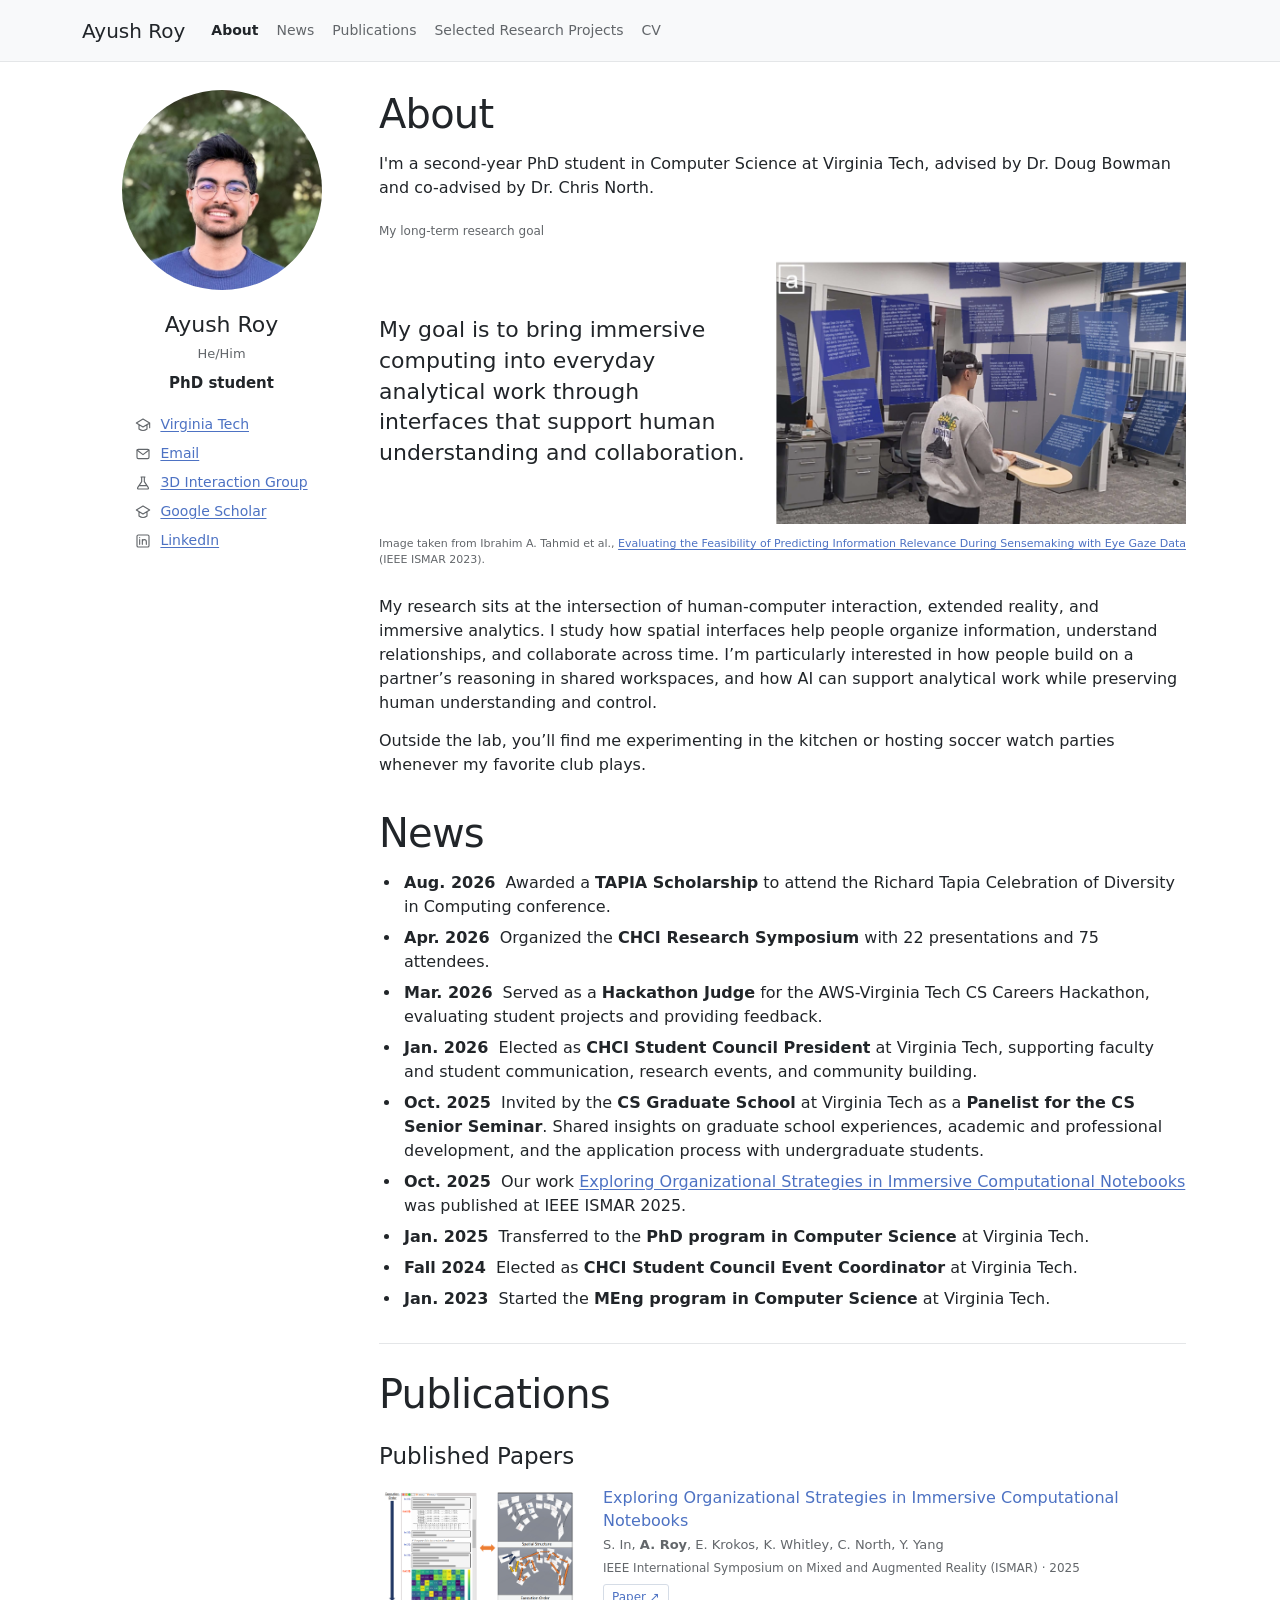
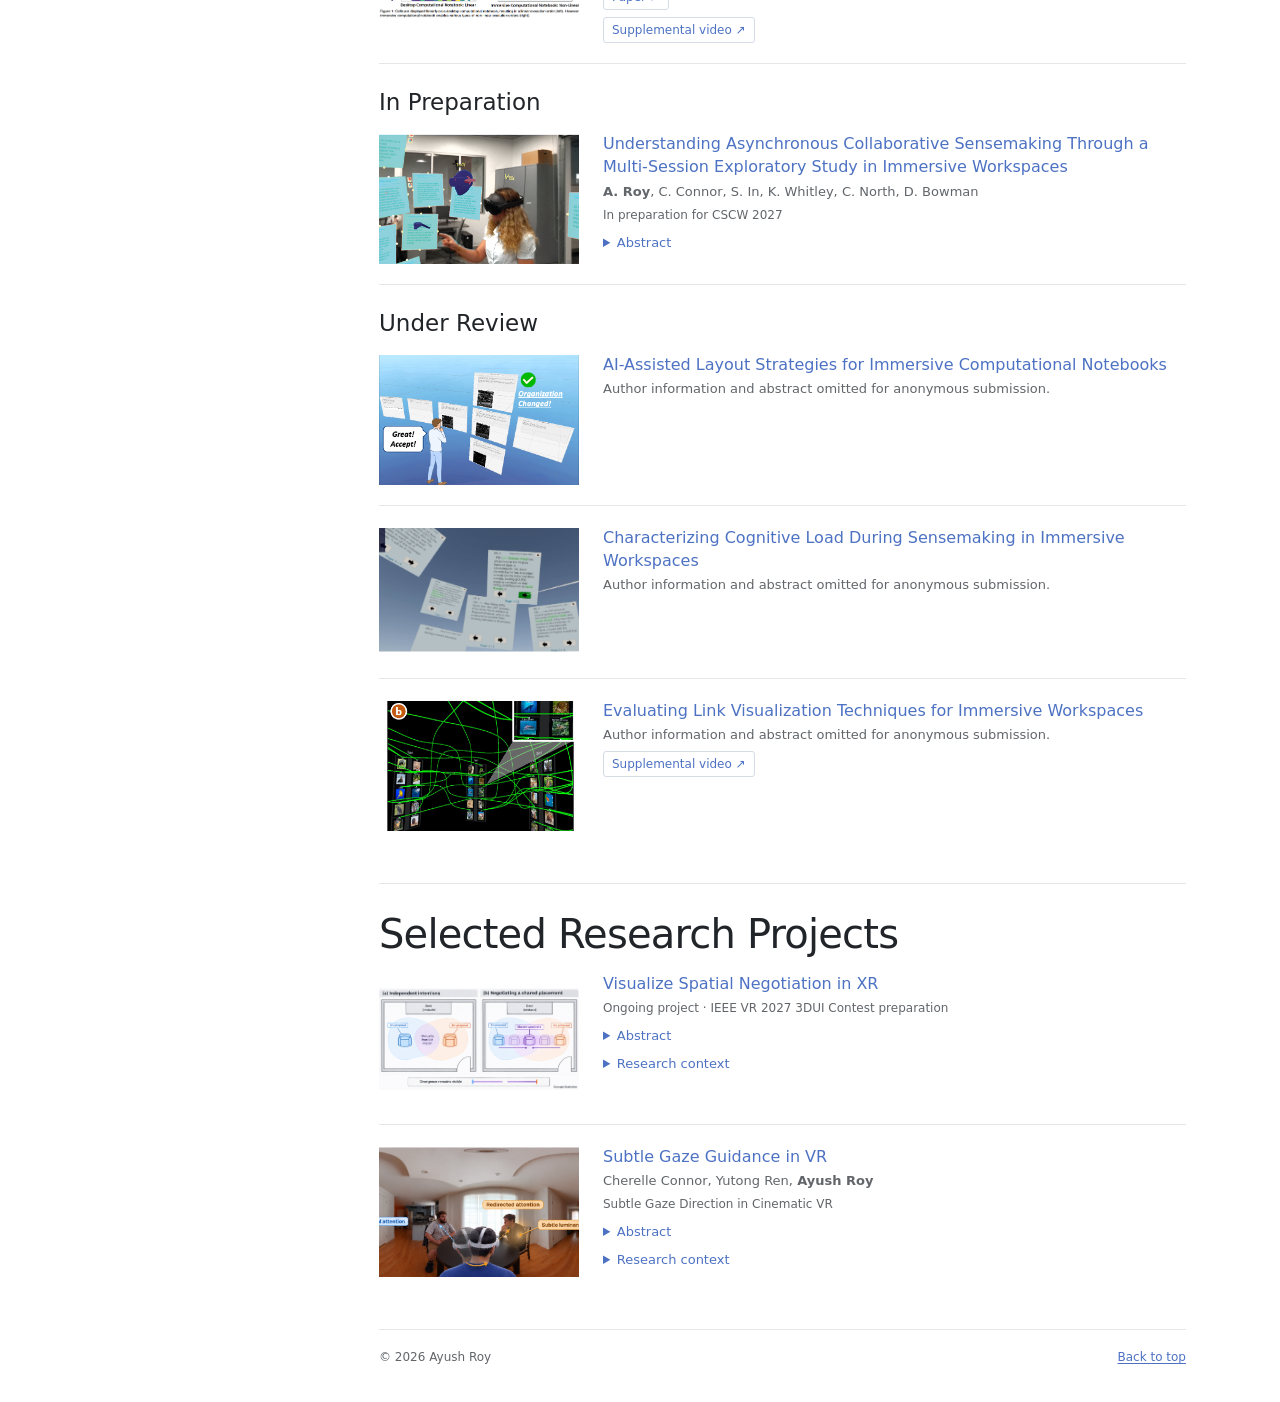
==== about/index.html @ 039db7e5 "Match approved research goal styling and credit Tahmid image" ====
<!doctype html>
<html lang="en"><head><meta charset="utf-8"><meta name="viewport" content="width=device-width,initial-scale=1">
<meta name="description" content="Ayush Roy, XR researcher and Computer Science PhD student at Virginia Tech. Immersive analytics, collaborative sensemaking, spatial interaction, and human-AI collaboration.">
<title>Ayush Roy | PhD student</title><link rel="stylesheet" href="/assets/styles.css"><script src="/assets/main.js" defer></script></head><body>
<div id="portfolio-review">
  <a class="skip-link" href="/about" data-section="pf-about">Skip to content</a>
<header class="pf-bar">
    <a class="pf-brand" href="/about" data-section="pf-about">Ayush Roy</a>
    <nav class="pf-nav" aria-label="Portfolio sections">
      <a href="/about" data-section="pf-about" aria-current="location">About</a>
      <a href="/news" data-section="pf-timeline">News</a>
      <a href="/publications" data-section="pf-publications">Publications</a>
      <a href="/projects" data-section="pf-projects">Selected Research Projects</a>
      <a href="/assets/ayush-roy-resume.pdf">CV</a>
    </nav>
  </header>
  <div class="pf-layout">
    <aside class="pf-profile" aria-label="Researcher profile">
      <div class="pf-photo"><img src="/assets/images/headshot.jpg" width="1200" height="1221" alt="Ayush Roy" decoding="async"></div>
      <div class="pf-name">Ayush Roy</div>
      <div class="pf-pronouns">He/Him</div>
      <div class="pf-title">PhD student</div>
      <ul>
        
        <li><svg class="profile-icon" viewBox="0 0 24 24" fill="none" stroke="currentColor" stroke-width="1.7" stroke-linecap="round" stroke-linejoin="round" aria-hidden="true" focusable="false"><path d="m2 9 10-6 10 6-10 6L2 9Zm4 3v6c4 3 8 3 12 0v-6M22 9v7"/></svg><a href="https://www.vt.edu/" target="_blank" rel="noopener">Virginia Tech</a></li>
        <li><svg class="profile-icon" viewBox="0 0 24 24" fill="none" stroke="currentColor" stroke-width="1.7" stroke-linecap="round" stroke-linejoin="round" aria-hidden="true" focusable="false"><rect x="3" y="5" width="18" height="14" rx="2"/><path d="m3 6 9 7 9-7"/></svg><a href="mailto:ayushroy24@vt.edu">Email</a></li>
        <li><svg class="profile-icon" viewBox="0 0 24 24" fill="none" stroke="currentColor" stroke-width="1.7" stroke-linecap="round" stroke-linejoin="round" aria-hidden="true" focusable="false"><path d="M9 3h6M10 3v7l-6 9c-.6 1 .1 2 1.3 2h13.4c1.2 0 1.9-1 1.3-2l-6-9V3M7 16h10"/></svg><a href="https://wordpress.cs.vt.edu/3digroup/" target="_blank" rel="noopener">3D Interaction Group</a></li>
        <li><svg class="profile-icon" viewBox="0 0 24 24" fill="none" stroke="currentColor" stroke-width="1.7" stroke-linecap="round" stroke-linejoin="round" aria-hidden="true" focusable="false"><path d="m2 9 10-6 10 6-10 6L2 9Zm4 3v6c4 3 8 3 12 0v-6"/></svg><a href="https://scholar.google.com/citations?user=Ail1ziwAAAAJ&amp;hl=en" target="_blank" rel="noopener">Google Scholar</a></li>
        <li><svg class="profile-icon" viewBox="0 0 24 24" fill="none" stroke="currentColor" stroke-width="1.7" stroke-linecap="round" stroke-linejoin="round" aria-hidden="true" focusable="false"><rect x="3" y="3" width="18" height="18" rx="2"/><path d="M7 10v7M7 7v.1M11 17v-7m0 3c0-4 6-4 6 0v4"/></svg><a href="https://www.linkedin.com/in/ayush-roy" target="_blank" rel="noopener">LinkedIn</a></li>
        
        
      </ul>
    </aside>
    <main class="pf-content">
      <section id="pf-about">
<h1>About</h1>
<p>I'm a second-year PhD student in Computer Science at Virginia Tech, advised by Dr. Doug Bowman and co-advised by Dr. Chris North.</p>
<p class="pf-vision-label">My long-term research goal</p>
<div class="pf-research-vision">
  <div>
    <p class="pf-vision-goal">My goal is to bring immersive computing into everyday analytical work through interfaces that support human understanding and collaboration.</p>
  </div>
  <img src="/assets/images/immersive-research-vision.png" width="897" height="577" alt="A person using a headset and keyboard surrounded by spatially arranged document panels in an immersive workspace." decoding="async">
</div>
<p class="pf-vision-credit">Image taken from Ibrahim A. Tahmid et al., <a href="https://doi.org/10.1109/ISMAR59233.2023.00086" target="_blank" rel="noopener">Evaluating the Feasibility of Predicting Information Relevance During Sensemaking with Eye Gaze Data</a> (IEEE ISMAR 2023).</p>
<p>My research sits at the intersection of human-computer interaction, extended reality, and immersive analytics. I study how spatial interfaces help people organize information, understand relationships, and collaborate across time. I’m particularly interested in how people build on a partner’s reasoning in shared workspaces, and how AI can support analytical work while preserving human understanding and control.</p>
<p>Outside the lab, you’ll find me experimenting in the kitchen or hosting soccer watch parties whenever my favorite club plays.</p>
</section>
      <section id="pf-timeline">
        <h2>News</h2>
        <ul class="pf-timeline">
          <li><span class="pf-date">Aug. 2026</span> Awarded a <strong>TAPIA Scholarship</strong> to attend the Richard Tapia Celebration of Diversity in Computing conference.</li>
          <li><span class="pf-date">Apr. 2026</span> Organized the <strong>CHCI Research Symposium</strong> with 22 presentations and 75 attendees.</li>
          <li><span class="pf-date">Mar. 2026</span> Served as a <strong>Hackathon Judge</strong> for the AWS-Virginia Tech CS Careers Hackathon, evaluating student projects and providing feedback.</li>
          <li><span class="pf-date">Jan. 2026</span> Elected as <strong>CHCI Student Council President</strong> at Virginia Tech, supporting faculty and student communication, research events, and community building.</li>
          <li><span class="pf-date">Oct. 2025</span> Invited by the <strong>CS Graduate School</strong> at Virginia Tech as a <strong>Panelist for the CS Senior Seminar</strong>. Shared insights on graduate school experiences, academic and professional development, and the application process with undergraduate students.</li>
          <li><span class="pf-date">Oct. 2025</span> Our work <a href="https://ieeexplore.ieee.org/document/11220535" target="_blank" rel="noopener">Exploring Organizational Strategies in Immersive Computational Notebooks</a> was published at IEEE ISMAR 2025.</li>
          <li><span class="pf-date">Jan. 2025</span> Transferred to the <strong>PhD program in Computer Science</strong> at Virginia Tech.</li>
          <li><span class="pf-date">Fall 2024</span> Elected as <strong>CHCI Student Council Event Coordinator</strong> at Virginia Tech.</li>
          <li><span class="pf-date">Jan. 2023</span> Started the <strong>MEng program in Computer Science</strong> at Virginia Tech.</li>
        </ul>
      </section>
      <section id="pf-publications" class="pf-lower"><h2>Publications</h2><h3>Published Papers</h3><article class="pf-pub compact-publication"><figure class="teaser "><a href="/assets/images/immersive-notebook-organization-teaser.png" target="_blank" rel="noopener" aria-label="Open full-size teaser: Comparison of a linear desktop computational notebook with an immersive notebook showing nonlinear spatial structures and execution orders"><img width="1080" height="640" src="/assets/images/immersive-notebook-organization-teaser.png" alt="Comparison of a linear desktop computational notebook with an immersive notebook showing nonlinear spatial structures and execution orders" loading="lazy" decoding="async"></a></figure><div class="publication-body"><h4>Exploring Organizational Strategies in Immersive Computational Notebooks</h4><p class="pf-meta">S. In, <strong>A. Roy</strong>, E. Krokos, K. Whitley, C. North, Y. Yang</p><div class="pf-status">IEEE International Symposium on Mixed and Augmented Reality (ISMAR) · 2025</div><a class="publication-resource" href="https://ieeexplore.ieee.org/document/11220535" target="_blank" rel="noopener">Paper ↗</a><div class="pf-links"><a href="https://www.youtube.com/watch?v=w4wua9dJmTI" target="_blank" rel="noopener">Supplemental video ↗</a></div></div></article><h3>In Preparation</h3><article class="pf-pub compact-publication"><figure class="teaser thumbnail-async"><a href="/assets/images/asynchronous-sensemaking-teaser.png" target="_blank" rel="noopener" aria-label="Open full-size teaser: Shared immersive workspace with spatial documents, notes, clusters, and links"><img width="2000" height="480" src="/assets/images/asynchronous-sensemaking-teaser.png" alt="Shared immersive workspace with spatial documents, notes, clusters, and links" loading="lazy" decoding="async"></a></figure><div class="publication-body"><h4>Understanding Asynchronous Collaborative Sensemaking Through a Multi-Session Exploratory Study in Immersive Workspaces</h4><p class="pf-meta"><strong>A. Roy</strong>, C. Connor, S. In, K. Whitley, C. North, D. Bowman</p><div class="pf-status">In preparation for CSCW 2027</div><details class="publication-abstract"><summary>Abstract</summary><div class="abstract"><div class="abstract-label">Abstract</div><p>Immersive workspaces allow analysts to externalize information and reasoning in persistent spatial arrangements, but how these workspaces support collaboration across time remains underexplored. We investigate asynchronous collaborative sensemaking through a multi-session exploratory study with 30 participants in 15 dyads. Partners alternated between individual sessions in a shared immersive workspace, inheriting and building on one another’s documents, notes, clusters, and links. We combined behavioral logs with semi-structured interviews to examine collaborative strategies, handoff practices, and workspace evolution. Analysts maintain continuity by selectively following, checking, and adapting inherited work. Whether this feels collaborative depends on their ability to understand their partner’s reasoning, recognize what their partner contributed, and know how to continue. Spatial groupings and authored notes offered entry points for continuation, yet incomplete explanations, unclear conventions, and accumulated visual complexity could leave incoming analysts reconstructing the reasoning behind an arrangement. These observations suggest that persistent spatial structure alone is insufficient to communicate analytical intent. We discuss implications for asynchronous immersive workspaces that make rationale, provenance, and changes legible while supporting both independent investigation and continuity between collaborators.</p></div></details></div></article><h3>Under Review</h3><article class="pf-pub compact-publication"><figure class="teaser "><a href="/assets/images/ai-layout-strategies-teaser.png" target="_blank" rel="noopener" aria-label="Open full-size teaser: An analyst accepting an AI-assisted spatial layout change in an immersive computational notebook"><img width="652" height="440" src="/assets/images/ai-layout-strategies-teaser.png" alt="An analyst accepting an AI-assisted spatial layout change in an immersive computational notebook" loading="lazy" decoding="async"></a></figure><div class="publication-body"><h4>AI-Assisted Layout Strategies for Immersive Computational Notebooks</h4><p class="pf-meta">Author information and abstract omitted for anonymous submission.</p></div></article><article class="pf-pub compact-publication"><figure class="teaser thumbnail-cognitive"><a href="/assets/images/cognitive-load-workspace-teaser.png" target="_blank" rel="noopener" aria-label="Open full-size teaser: Three views of the VR analytical workspace: task panel, spatial document arrangement, and interactive annotations and notes"><img width="963" height="258" src="/assets/images/cognitive-load-workspace-teaser.png" alt="Three views of the VR analytical workspace: task panel, spatial document arrangement, and interactive annotations and notes" loading="lazy" decoding="async"></a></figure><div class="publication-body"><h4>Characterizing Cognitive Load During Sensemaking in Immersive Workspaces</h4><p class="pf-meta">Author information and abstract omitted for anonymous submission.</p></div></article><article class="pf-pub compact-publication"><figure class="teaser thumbnail-links"><a href="/assets/images/link-visualization-teaser.png" target="_blank" rel="noopener" aria-label="Open full-size teaser: The same 50 links in an immersive workspace shown as linear links, nonlinear links, and nonlinear links with many-to-many bundling"><img width="1106" height="365" src="/assets/images/link-visualization-teaser.png" alt="The same 50 links in an immersive workspace shown as linear links, nonlinear links, and nonlinear links with many-to-many bundling" loading="lazy" decoding="async"></a></figure><div class="publication-body"><h4>Evaluating Link Visualization Techniques for Immersive Workspaces</h4><p class="pf-meta">Author information and abstract omitted for anonymous submission.</p><div class="pf-links"><a href="https://youtu.be/0q2t1m1p4BA" target="_blank" rel="noopener">Supplemental video ↗</a></div></div></article></section>
      <section id="pf-projects" class="pf-lower"><h2>Selected Research Projects</h2><article class="pf-project compact-publication"><figure class="teaser "><a href="/assets/images/spatial-negotiation-placement-teaser.png" target="_blank" rel="noopener" aria-label="Open full-size teaser: Concept illustration of independent placement proposals, overlapping feasible regions, and a shared candidate along a straight connector; placement only, without rotation"><img width="1754" height="896" src="/assets/images/spatial-negotiation-placement-teaser.png" alt="Concept illustration of independent placement proposals, overlapping feasible regions, and a shared candidate along a straight connector; placement only, without rotation" loading="lazy" decoding="async"></a></figure><div class="publication-body"><h3>Visualize Spatial Negotiation in XR</h3><div class="pf-status">Ongoing project · IEEE VR 2027 3DUI Contest preparation</div><details class="publication-abstract"><summary>Abstract</summary><div class="abstract"><div class="abstract-label">Abstract</div><p>Remote collaborators making spatial decisions must reconcile different object placements, orientations, and environmental constraints. Existing approaches to shared manipulation and collaborator awareness provide important foundations, but unresolved spatial intentions can remain difficult to inspect and negotiate. We present an XR interaction technique that externalizes these intentions within a shared elastic structure containing editable replicas of complete object poses. Collaborators manipulate their own proposals while the structure continuously adapts to positional and rotational differences, making intermediate alternatives and disagreement visible without overwriting either proposal. Mutually feasible placement regions allow users to inspect concrete furniture replicas against their constraints before selecting a shared candidate. As proposals converge, the scaffold relaxes toward agreement; stretching, twisting, and fracture communicate increasing divergence and the need to reconfigure the negotiation. The rubber band serves as a shared negotiation scaffold connecting intentions, feasible alternatives, and emerging consensus. This ongoing project explores a unified direct-manipulation approach to translation, rotation, and constraint-aware spatial negotiation.</p></div></details><details class="research-context"><summary>Research context</summary><p>This project draws on prior work on collaborator-awareness cues, virtual replicas, and shared 3D object manipulation. Its focus is on making unresolved pose intentions and constraint-aware alternatives inspectable during negotiation.</p><ul><li><a href="https://www.frontiersin.org/journals/robotics-and-ai/articles/10.3389/frobt.2019.00005/full" target="_blank" rel="noopener">Piumsomboon et al. (2019): The Effects of Sharing Awareness Cues in Collaborative Mixed Reality</a></li><li><a href="https://doi.org/10.1109/TVCG.2023.3247113" target="_blank" rel="noopener">Tian et al. (2023): Using Virtual Replicas to Improve Mixed Reality Remote Collaboration</a></li><li><a href="https://doi.org/10.1109/ISMAR52148.2021.00057" target="_blank" rel="noopener">Wieland et al. (2021): Separation, Composition, or Hybrid?</a></li></ul></details></div></article><article class="pf-project compact-publication"><figure class="teaser thumbnail-gaze"><a href="/assets/images/subtle-gaze-guidance-teaser.png" target="_blank" rel="noopener" aria-label="Open full-size teaser: Illustration of head rotation toward a luminance cue; overlays are explanatory, not measured gaze data"><img width="2027" height="776" src="/assets/images/subtle-gaze-guidance-teaser.png" alt="Illustration of head rotation toward a luminance cue; overlays are explanatory, not measured gaze data" loading="lazy" decoding="async"></a></figure><div class="publication-body"><h3>Subtle Gaze Guidance in VR</h3><p class="pf-meta">Cherelle Connor, Yutong Ren, <strong>Ayush Roy</strong></p><div class="pf-status">Subtle Gaze Direction in Cinematic VR</div><details class="publication-abstract"><summary>Abstract</summary><div class="abstract"><div class="abstract-label">Abstract</div><p>Cinematic experiences use well-established editing techniques to guide user attention throughout narrative content. With the growing prominence of head-worn displays (HWD), there has been an increase in the use of this medium to create Cinematic Virtual Reality (CVR) experiences. However, given that CVR allows viewers to perceive content in 360 degrees, directors are no longer able to control how and when viewers see certain content within the scene. This provides an opportunity for bad actors to misguide users or misrepresent characters during the scene through the use of subtle gaze direction attacks. In this study, we investigate this threat by implementing subtle gaze direction cues within CVR scenes and examining whether they can redirect viewers’ attention away from relevant narrative content and toward attacker-selected content. We developed a subtle cue by modulating the luminance of a circular region of pixels within the scene. The cues were then placed either directly on a specific item or character within a region of interest (in-world cue) or in the periphery in order to guide the viewer to the appropriate region of interest (periphery cue). Our findings suggest that most viewers did not recognize the presence of the in-world cue and shifted their gaze toward the cue, showing a susceptibility to this type of attack. However, most of the participants did notice the periphery cue, but did not find it distracting. Overall, we believe that while the use of subtle gaze direction can provide unobtrusive guidance within CVR scenes, it also has the potential to redirect user attention and shape their perception of the content.</p></div></details><details class="research-context"><summary>Research context</summary><p>Related work provides the perceptual basis for subtle cues and evidence from immersive displays. This project examines their potential misuse in cinematic VR.</p><ul><li><a href="https://doi.org/10.1145/1559755.1559757" target="_blank" rel="noopener">Bailey et al. (2009), Subtle Gaze Direction</a>: Brief peripheral image modulation combined with eye tracking can redirect gaze. This provides a foundation for the luminance cue mechanism.</li><li><a href="https://graphics.tu-bs.de/upload/publications/grogorick2018vr_posterdesc.pdf" target="_blank" rel="noopener">Grogorick et al. (2018), Gaze Guidance in Immersive Environments</a>: Among five techniques tested on immersive panorama images, local luminance modulation was most effective during the first second. This motivates testing such cues in VR; it does not establish effects on narrative interpretation.</li></ul></details></div></article></section>
      <footer class="pf-footer"><span>© <span id="year">2026</span> Ayush Roy</span><a href="/about" data-section="pf-about">Back to top</a></footer>
    </main>
  </div>
</div>

</body></html>
---- assets/styles.css ----
#portfolio-review{--pf-bg:#fff;--pf-ink:#212529;--pf-muted:#62666a;--pf-link:#4d72c3;--pf-line:#e4e6e8;--pf-nav:#f8f9fa;--pf-pending:#865818;background:var(--pf-bg);color:var(--pf-ink);font:16px/1.5 system-ui,-apple-system,"Segoe UI",Arial,sans-serif;min-width:0;color-scheme:light}
#portfolio-review *{box-sizing:border-box}
#portfolio-review a{color:var(--pf-link);text-decoration:underline;text-underline-offset:2px}
#portfolio-review a:focus-visible,#portfolio-review button:focus-visible{outline:2px solid var(--pf-link);outline-offset:4px}
#portfolio-review .pf-bar{background:var(--pf-nav);position:sticky;top:0;z-index:2;padding:14px 24px;display:flex;align-items:center;gap:26px;flex-wrap:wrap}
#portfolio-review .pf-brand{font-size:20px;color:var(--pf-ink);text-decoration:none;white-space:nowrap}
#portfolio-review .pf-nav{display:flex;gap:18px;flex-wrap:wrap}
#portfolio-review .pf-nav a{font-size:14px;text-decoration:none;color:var(--pf-muted)}
#portfolio-review .pf-nav a[aria-current]{font-weight:600;color:var(--pf-ink)}
#portfolio-review .pf-layout{display:grid;grid-template-columns:210px minmax(0,1fr);gap:34px;padding:28px 24px 36px}
#portfolio-review .pf-photo{width:174px;height:174px;border-radius:50%;background:#f0f2f4;display:grid;place-content:center;text-align:center;color:var(--pf-muted);margin-bottom:18px;gap:8px}
#portfolio-review .pf-photo i,#portfolio-review .pf-photo svg{margin:auto}#portfolio-review .pf-photo span{font-size:12px}
#portfolio-review .pf-name{font-size:22px;font-weight:500;margin:0 0 3px}
#portfolio-review .pf-pronouns{font-size:13px;color:var(--pf-muted);margin-bottom:8px}
#portfolio-review .pf-title{font-size:15px;font-weight:600;margin-bottom:16px}
#portfolio-review .pf-profile ul{padding:0;list-style:none;margin:0;display:grid;gap:8px;font-size:14px}
#portfolio-review .pf-profile li{display:flex;align-items:start;gap:8px;flex-wrap:wrap}
#portfolio-review .pf-profile i{width:16px;height:16px;flex-shrink:0;margin-top:3px}
#portfolio-review .pf-pending{color:var(--pf-pending);font-size:12px;display:block;margin-top:5px}
#portfolio-review .pf-profile .pf-pending{margin-top:0;flex-basis:100%;margin-left:24px}
#portfolio-review .pf-content{min-width:0}
#portfolio-review section{margin-bottom:32px;scroll-margin-top:100px}
#portfolio-review h1,#portfolio-review h2{font-size:40px;line-height:1.2;font-weight:300;letter-spacing:-.02em;margin:0 0 14px}
#portfolio-review h3{font-size:23px;line-height:1.3;font-weight:400;margin:24px 0 14px}
#portfolio-review h4{font-size:17px;line-height:1.4;font-weight:600;margin:0 0 8px}
#portfolio-review p{margin:0 0 14px}
#portfolio-review .pf-note{font-size:13px;color:var(--pf-muted)}
#portfolio-review .pf-timeline{padding-left:22px;margin:0;display:grid;gap:7px}
#portfolio-review .pf-timeline li{padding-left:3px}
#portfolio-review .pf-date{font-weight:600;margin-right:5px}
#portfolio-review .pf-lower{border-top:1px solid var(--pf-line);padding-top:26px}
#portfolio-review .pf-pub{padding-bottom:22px;margin-bottom:22px;border-bottom:1px solid var(--pf-line)}
#portfolio-review .pf-status{font-size:12px;font-weight:500;color:var(--pf-muted);margin-bottom:8px}
#portfolio-review .pf-meta{font-size:14px;color:var(--pf-muted)}
#portfolio-review .pf-visual{aspect-ratio:16/7;display:grid;place-content:center;gap:8px;text-align:center;background:#f3f4f5;color:var(--pf-muted);font-size:13px;margin:16px 0;min-width:0;padding:16px}
#portfolio-review .pf-visual i,#portfolio-review .pf-visual svg{margin:auto}
#portfolio-review .pf-video-placeholder{aspect-ratio:16/7;display:grid;place-content:center;text-align:center;gap:10px;background:#f3f4f5;color:var(--pf-muted);margin:16px 0;padding:20px;font-size:14px}
#portfolio-review .pf-video-placeholder i,#portfolio-review .pf-video-placeholder svg{margin:auto;width:32px;height:32px}
#portfolio-review .pf-video-placeholder small{font-size:12px}
#portfolio-review .pf-links{display:flex;gap:16px;flex-wrap:wrap;font-size:14px}
#portfolio-review .pf-project{margin-bottom:28px;padding-bottom:24px;border-bottom:1px solid var(--pf-line)}
#portfolio-review .pf-project dl{display:grid;grid-template-columns:85px minmax(0,1fr);gap:7px 12px;font-size:14px;margin:14px 0}
#portfolio-review dt{font-weight:600}#portfolio-review dd{margin:0}
#portfolio-review .pf-footer{border-top:1px solid var(--pf-line);padding-top:18px;font-size:12px;color:var(--pf-muted);display:flex;justify-content:space-between;gap:16px}
@media(max-width:700px){#portfolio-review .pf-layout{grid-template-columns:1fr;gap:28px;padding:24px 18px}#portfolio-review .pf-profile{display:grid;grid-template-columns:150px minmax(0,1fr);gap:0 20px}#portfolio-review .pf-photo{width:138px;height:138px;grid-row:1/6}#portfolio-review .pf-profile ul{grid-column:1/-1;grid-template-columns:repeat(2,minmax(0,1fr));margin-top:14px}#portfolio-review .pf-bar{gap:10px;padding:14px 18px}#portfolio-review .pf-nav{gap:14px}#portfolio-review .pf-nav a{font-size:13px}#portfolio-review h1,#portfolio-review h2{font-size:34px}}
@media(max-width:370px){#portfolio-review .pf-profile{display:block}#portfolio-review .pf-profile ul{display:grid}#portfolio-review .pf-project dl{grid-template-columns:1fr}}

:root { --header-height: 62px; }
html { scroll-behavior: smooth; scroll-padding-top: calc(var(--header-height) + 20px); }
body { margin: 0; background: #fff; }
#portfolio-review .pf-bar { position: fixed; inset: 0 0 auto; width: 100%; padding: 14px max(24px, calc((100% - 1140px)/2 + 12px)); min-height: 62px; border-bottom: 1px solid #e4e6e8; z-index: 100; }
#portfolio-review .pf-layout { max-width: 1140px; margin: 0 auto; padding-top: calc(var(--header-height) + 28px); grid-template-columns: 25% minmax(0, 1fr); gap: 12px; }
#portfolio-review section { scroll-margin-top: 0; }
#portfolio-review .pf-profile { padding-right: 18px; }
#portfolio-review .pf-photo { width: 200px; height: 200px; max-width: 100%; padding: 15px; }
#portfolio-review .pf-photo .profile-initials { font-size: 48px; font-weight: 300; }
#portfolio-review .pf-profile li { overflow-wrap: anywhere; }
#portfolio-review .teaser { margin: 20px 0; }
#portfolio-review .teaser img { width: 100%; height: auto; display: block; }
#portfolio-review .teaser figcaption { margin-top: 7px; font-size: 12px; color: #62666a; }
#portfolio-review .abstract { margin: 16px 0; }
#portfolio-review .abstract-label { font-size: 12px; font-weight: 600; color: #62666a; margin-bottom: 6px; }
#portfolio-review .abstract p { font-size: 15px; line-height: 1.65; }
#portfolio-review .pf-video-placeholder { aspect-ratio: 16/6; }
#portfolio-review .play-symbol { font-size: 32px; }
#portfolio-review .research-context { padding: 12px 0; font-size: 14px; }
#portfolio-review .research-context summary { cursor: pointer; color: #4d72c3; }
#portfolio-review .research-context p { margin-top: 12px; }
#portfolio-review .research-context ul { padding-left: 20px; }
#portfolio-review .skip-link { position: fixed; top: -100px; left: 16px; padding: 8px 16px; background: #fff; z-index: 200; }
#portfolio-review .skip-link:focus { top: 8px; }
@media(min-width:1400px) { #portfolio-review .pf-layout { max-width: 1320px; } #portfolio-review .pf-bar { padding-inline: max(24px, calc((100% - 1320px)/2 + 12px)); } }
@media(max-width:767px) { #portfolio-review .pf-layout { grid-template-columns: 1fr; gap: 26px; padding-inline: 20px; } #portfolio-review .pf-profile { display: grid; grid-template-columns: 150px minmax(0,1fr); gap: 0 18px; padding: 0; } #portfolio-review .pf-photo { width: 138px; height: 138px; grid-row: 1/6; margin: 0; } #portfolio-review .pf-profile ul { grid-column: 1/-1; grid-template-columns: repeat(2,minmax(0,1fr)); margin-top: 18px; } #portfolio-review .pf-bar { gap: 10px; padding: 12px 20px; } #portfolio-review .pf-nav { gap: 10px 16px; } #portfolio-review .pf-nav a { font-size: 13px; } }
@media(max-width:370px) { #portfolio-review .pf-profile { display: block; } #portfolio-review .pf-photo { margin-bottom: 18px; } #portfolio-review .pf-profile ul { display: grid; } }
@media(prefers-reduced-motion:reduce) { html { scroll-behavior: auto; } }
#portfolio-review .pf-profile { text-align: center; }
#portfolio-review .pf-photo { padding: 0; overflow: hidden; margin: 0 auto 18px; display: block; }
#portfolio-review .pf-photo img { width: 100%; height: 100%; display: block; object-fit: cover; image-orientation: from-image; transform: scale(1.45); transform-origin: 50% 65%; }
#portfolio-review .pf-profile ul { width: fit-content; max-width: 100%; margin: 20px auto 0; text-align: left; }
#portfolio-review .pf-profile li { flex-wrap: nowrap; align-items: center; gap: 9px; }
#portfolio-review .profile-icon { width: 16px; height: 16px; flex: 0 0 16px; color: #62666a; }
#portfolio-review .compact-publication { display: grid; grid-template-columns: 200px minmax(0,1fr); gap: 0 24px; padding: 0 0 20px; margin: 0 0 20px; }
#portfolio-review .compact-publication .teaser { grid-column: 1; grid-row: 1; margin: 2px 0 0; }
#portfolio-review .compact-publication .teaser { width: 200px; height: 130px; border-radius: 0; border: 0; overflow: hidden; background: transparent; }
#portfolio-review .compact-publication .teaser a { display: block; width: 100%; height: 100%; }
#portfolio-review .compact-publication .teaser img { width: 100%; height: 100%; object-fit: cover; }
#portfolio-review .compact-publication .thumbnail-async img { object-fit: cover; object-position: 28% center; }
#portfolio-review .compact-publication .thumbnail-cognitive img { object-fit: cover; object-position: center top; transform: scale(1.45); transform-origin: center 20%; }
#portfolio-review .compact-publication .thumbnail-links img { object-fit: cover; object-position: center top; transform: scale(1.5); transform-origin: center 20%; }
#portfolio-review .compact-publication .thumbnail-gaze img { object-fit: cover; object-position: center; }
#portfolio-review .compact-publication img[src$="spatial-negotiation-thumbnail.png"] { object-fit: cover; transform: scale(1.2); transform-origin: center 65%; }
#portfolio-review .compact-publication img[src$="spatial-negotiation-placement-teaser.png"] { object-fit: contain; }
#portfolio-review .publication-body { grid-column: 2; min-width: 0; }
#portfolio-review .compact-publication h4 { font-size: 16px; font-weight: 500; line-height: 1.45; margin: 0 0 4px; color: var(--pf-link); }
#portfolio-review .compact-publication h4 a { text-decoration: none; }
#portfolio-review .compact-publication h4 a:hover { text-decoration: underline; }
#portfolio-review .compact-publication h3 { font-size: 16px; font-weight: 500; line-height: 1.45; margin: 0 0 4px; color: var(--pf-link); }
#portfolio-review .compact-publication .research-context { font-size: 13px; padding: 6px 0 0; }
#portfolio-review .compact-publication .pf-meta { font-size: 13px; line-height: 1.4; margin: 0 0 5px; }
#portfolio-review .compact-publication .pf-status { margin: 0 0 7px; }
#portfolio-review .publication-abstract { font-size: 13px; margin-top: 6px; }
#portfolio-review .publication-abstract summary { cursor: pointer; color: var(--pf-link); width: fit-content; padding: 2px 0; }
#portfolio-review .publication-abstract summary:focus-visible { outline: 2px solid var(--pf-link); outline-offset: 3px; }
#portfolio-review .publication-abstract .abstract { margin: 10px 0 4px; }
#portfolio-review .publication-abstract .abstract-label { display: none; }
#portfolio-review .publication-abstract .abstract p { font-size: 14px; line-height: 1.6; }
#portfolio-review .publication-resource, #portfolio-review .compact-publication .pf-links a { display: inline-block; font-size: 12px; padding: 3px 8px; border: 1px solid #d5dce6; border-radius: 3px; text-decoration: none; }
#portfolio-review .compact-publication .pf-links { margin-top: 7px; }
#portfolio-review .compact-publication:last-child { border-bottom: 0; margin-bottom: 0; }
@media(max-width:600px) { #portfolio-review .compact-publication { grid-template-columns: 120px minmax(0,1fr); column-gap: 14px; } #portfolio-review .compact-publication .teaser { width: 120px; height: 90px; } }
@media(max-width:420px) { #portfolio-review .compact-publication { grid-template-columns: 100px minmax(0,1fr); column-gap: 12px; } #portfolio-review .compact-publication .teaser { width: 100px; height: 76px; } #portfolio-review .compact-publication h4 { font-size: 15px; } }
@media(max-width:767px) { #portfolio-review .pf-profile { text-align: left; align-items: center; } #portfolio-review .pf-photo { margin: 0; } #portfolio-review .pf-profile ul { width: 100%; } }
@media(max-width:370px) { #portfolio-review .pf-profile { text-align: center; } #portfolio-review .pf-photo { margin: 0 auto 18px; } }

#portfolio-review .pf-research-vision { display: grid; grid-template-columns: minmax(0, 1fr) minmax(0, 1.1fr); gap: 24px; align-items: center; margin: 0 0 12px; }
#portfolio-review .pf-vision-label { font-size: 12px; color: var(--pf-muted); margin: 22px 0 20px; }
#portfolio-review .pf-vision-goal { font-size: 22px; font-weight: 500; line-height: 1.4; margin: 0; }
#portfolio-review .pf-research-vision img { display: block; width: 100%; height: auto; }
#portfolio-review .pf-vision-credit { font-size: 11px; color: var(--pf-muted); line-height: 1.5; margin: 0 0 26px; }
@media(max-width:700px) { #portfolio-review .pf-research-vision { grid-template-columns: minmax(0, 1fr); gap: 14px; } }
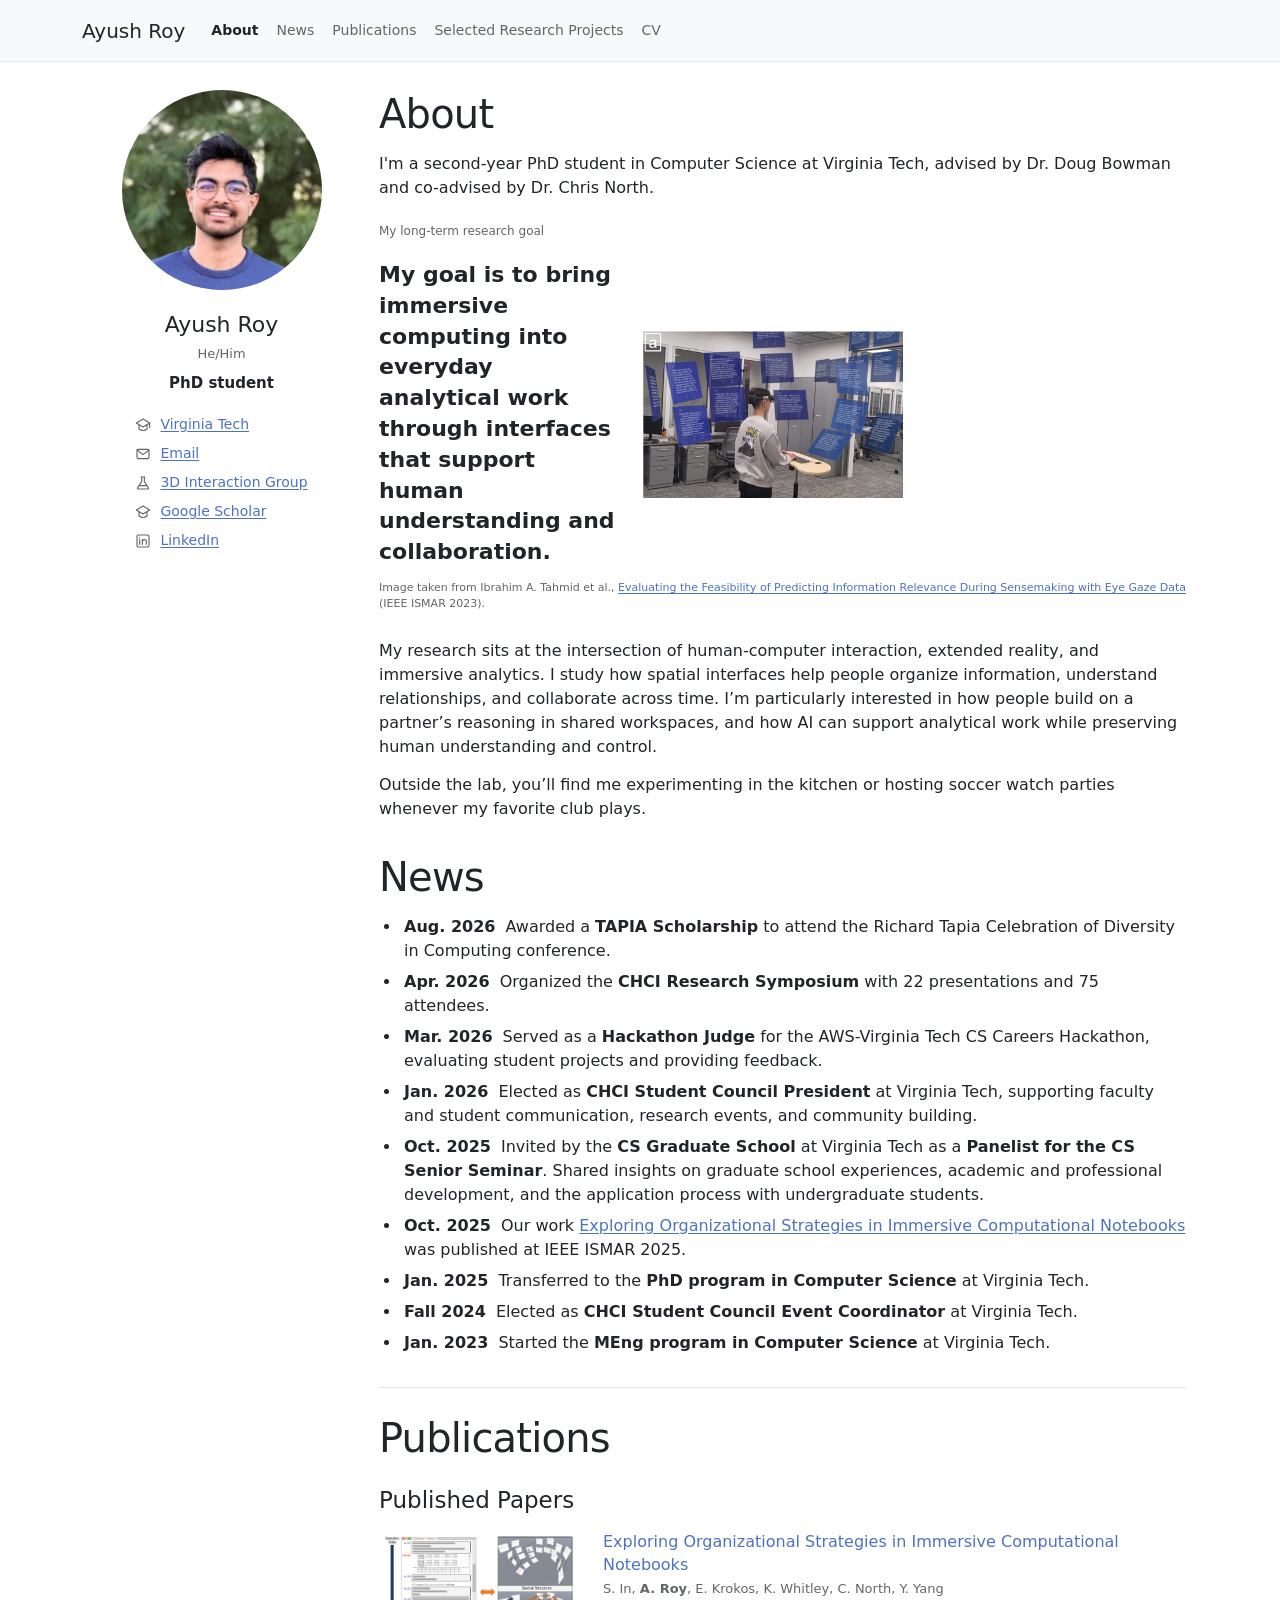
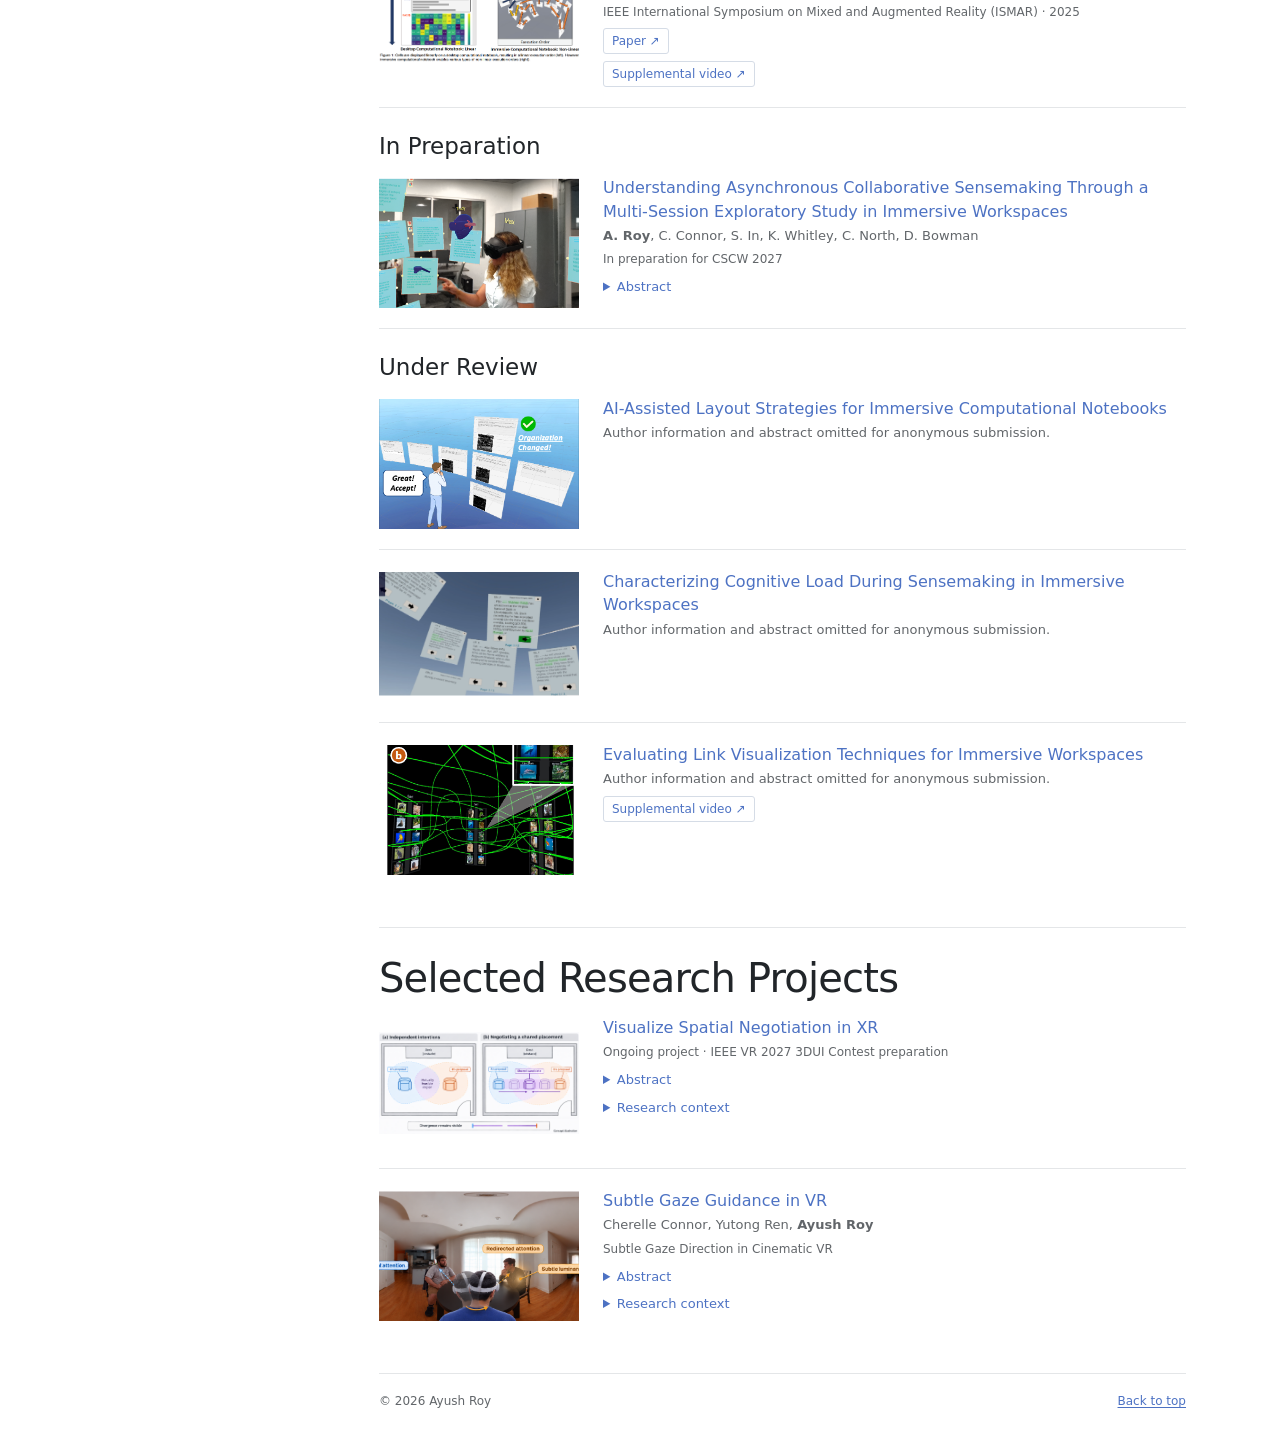
==== commit 875e7a57: "Version stylesheet filenames so browsers load updated layouts" ====
--- a/about/index.html
+++ b/about/index.html
@@ -1,7 +1,7 @@
 <!doctype html>
 <html lang="en"><head><meta charset="utf-8"><meta name="viewport" content="width=device-width,initial-scale=1">
 <meta name="description" content="Ayush Roy, XR researcher and Computer Science PhD student at Virginia Tech. Immersive analytics, collaborative sensemaking, spatial interaction, and human-AI collaboration.">
-<title>Ayush Roy | PhD student</title><link rel="stylesheet" href="/assets/styles.css"><script src="/assets/main.js" defer></script></head><body>
+<title>Ayush Roy | PhD student</title><link rel="stylesheet" href="/assets/styles.c9554a8ed8a3.css"><script src="/assets/main.js" defer></script></head><body>
 <div id="portfolio-review">
   <a class="skip-link" href="/about" data-section="pf-about">Skip to content</a>
 <header class="pf-bar">
--- a/assets/styles.c9554a8ed8a3.css
+++ b/assets/styles.c9554a8ed8a3.css
@@ -0,0 +1,120 @@
+#portfolio-review{--pf-bg:#fff;--pf-ink:#212529;--pf-muted:#62666a;--pf-link:#4d72c3;--pf-line:#e4e6e8;--pf-nav:#f8f9fa;--pf-pending:#865818;background:var(--pf-bg);color:var(--pf-ink);font:16px/1.5 system-ui,-apple-system,"Segoe UI",Arial,sans-serif;min-width:0;color-scheme:light}
+#portfolio-review *{box-sizing:border-box}
+#portfolio-review a{color:var(--pf-link);text-decoration:underline;text-underline-offset:2px}
+#portfolio-review a:focus-visible,#portfolio-review button:focus-visible{outline:2px solid var(--pf-link);outline-offset:4px}
+#portfolio-review .pf-bar{background:var(--pf-nav);position:sticky;top:0;z-index:2;padding:14px 24px;display:flex;align-items:center;gap:26px;flex-wrap:wrap}
+#portfolio-review .pf-brand{font-size:20px;color:var(--pf-ink);text-decoration:none;white-space:nowrap}
+#portfolio-review .pf-nav{display:flex;gap:18px;flex-wrap:wrap}
+#portfolio-review .pf-nav a{font-size:14px;text-decoration:none;color:var(--pf-muted)}
+#portfolio-review .pf-nav a[aria-current]{font-weight:600;color:var(--pf-ink)}
+#portfolio-review .pf-layout{display:grid;grid-template-columns:210px minmax(0,1fr);gap:34px;padding:28px 24px 36px}
+#portfolio-review .pf-photo{width:174px;height:174px;border-radius:50%;background:#f0f2f4;display:grid;place-content:center;text-align:center;color:var(--pf-muted);margin-bottom:18px;gap:8px}
+#portfolio-review .pf-photo i,#portfolio-review .pf-photo svg{margin:auto}#portfolio-review .pf-photo span{font-size:12px}
+#portfolio-review .pf-name{font-size:22px;font-weight:500;margin:0 0 3px}
+#portfolio-review .pf-pronouns{font-size:13px;color:var(--pf-muted);margin-bottom:8px}
+#portfolio-review .pf-title{font-size:15px;font-weight:600;margin-bottom:16px}
+#portfolio-review .pf-profile ul{padding:0;list-style:none;margin:0;display:grid;gap:8px;font-size:14px}
+#portfolio-review .pf-profile li{display:flex;align-items:start;gap:8px;flex-wrap:wrap}
+#portfolio-review .pf-profile i{width:16px;height:16px;flex-shrink:0;margin-top:3px}
+#portfolio-review .pf-pending{color:var(--pf-pending);font-size:12px;display:block;margin-top:5px}
+#portfolio-review .pf-profile .pf-pending{margin-top:0;flex-basis:100%;margin-left:24px}
+#portfolio-review .pf-content{min-width:0}
+#portfolio-review section{margin-bottom:32px;scroll-margin-top:100px}
+#portfolio-review h1,#portfolio-review h2{font-size:40px;line-height:1.2;font-weight:300;letter-spacing:-.02em;margin:0 0 14px}
+#portfolio-review h3{font-size:23px;line-height:1.3;font-weight:400;margin:24px 0 14px}
+#portfolio-review h4{font-size:17px;line-height:1.4;font-weight:600;margin:0 0 8px}
+#portfolio-review p{margin:0 0 14px}
+#portfolio-review .pf-note{font-size:13px;color:var(--pf-muted)}
+#portfolio-review .pf-timeline{padding-left:22px;margin:0;display:grid;gap:7px}
+#portfolio-review .pf-timeline li{padding-left:3px}
+#portfolio-review .pf-date{font-weight:600;margin-right:5px}
+#portfolio-review .pf-lower{border-top:1px solid var(--pf-line);padding-top:26px}
+#portfolio-review .pf-pub{padding-bottom:22px;margin-bottom:22px;border-bottom:1px solid var(--pf-line)}
+#portfolio-review .pf-status{font-size:12px;font-weight:500;color:var(--pf-muted);margin-bottom:8px}
+#portfolio-review .pf-meta{font-size:14px;color:var(--pf-muted)}
+#portfolio-review .pf-visual{aspect-ratio:16/7;display:grid;place-content:center;gap:8px;text-align:center;background:#f3f4f5;color:var(--pf-muted);font-size:13px;margin:16px 0;min-width:0;padding:16px}
+#portfolio-review .pf-visual i,#portfolio-review .pf-visual svg{margin:auto}
+#portfolio-review .pf-video-placeholder{aspect-ratio:16/7;display:grid;place-content:center;text-align:center;gap:10px;background:#f3f4f5;color:var(--pf-muted);margin:16px 0;padding:20px;font-size:14px}
+#portfolio-review .pf-video-placeholder i,#portfolio-review .pf-video-placeholder svg{margin:auto;width:32px;height:32px}
+#portfolio-review .pf-video-placeholder small{font-size:12px}
+#portfolio-review .pf-links{display:flex;gap:16px;flex-wrap:wrap;font-size:14px}
+#portfolio-review .pf-project{margin-bottom:28px;padding-bottom:24px;border-bottom:1px solid var(--pf-line)}
+#portfolio-review .pf-project dl{display:grid;grid-template-columns:85px minmax(0,1fr);gap:7px 12px;font-size:14px;margin:14px 0}
+#portfolio-review dt{font-weight:600}#portfolio-review dd{margin:0}
+#portfolio-review .pf-footer{border-top:1px solid var(--pf-line);padding-top:18px;font-size:12px;color:var(--pf-muted);display:flex;justify-content:space-between;gap:16px}
+@media(max-width:700px){#portfolio-review .pf-layout{grid-template-columns:1fr;gap:28px;padding:24px 18px}#portfolio-review .pf-profile{display:grid;grid-template-columns:150px minmax(0,1fr);gap:0 20px}#portfolio-review .pf-photo{width:138px;height:138px;grid-row:1/6}#portfolio-review .pf-profile ul{grid-column:1/-1;grid-template-columns:repeat(2,minmax(0,1fr));margin-top:14px}#portfolio-review .pf-bar{gap:10px;padding:14px 18px}#portfolio-review .pf-nav{gap:14px}#portfolio-review .pf-nav a{font-size:13px}#portfolio-review h1,#portfolio-review h2{font-size:34px}}
+@media(max-width:370px){#portfolio-review .pf-profile{display:block}#portfolio-review .pf-profile ul{display:grid}#portfolio-review .pf-project dl{grid-template-columns:1fr}}
+
+:root { --header-height: 62px; }
+html { scroll-behavior: smooth; scroll-padding-top: calc(var(--header-height) + 20px); }
+body { margin: 0; background: #fff; }
+#portfolio-review .pf-bar { position: fixed; inset: 0 0 auto; width: 100%; padding: 14px max(24px, calc((100% - 1140px)/2 + 12px)); min-height: 62px; border-bottom: 1px solid #e4e6e8; z-index: 100; }
+#portfolio-review .pf-layout { max-width: 1140px; margin: 0 auto; padding-top: calc(var(--header-height) + 28px); grid-template-columns: 25% minmax(0, 1fr); gap: 12px; }
+#portfolio-review section { scroll-margin-top: 0; }
+#portfolio-review .pf-profile { padding-right: 18px; }
+#portfolio-review .pf-photo { width: 200px; height: 200px; max-width: 100%; padding: 15px; }
+#portfolio-review .pf-photo .profile-initials { font-size: 48px; font-weight: 300; }
+#portfolio-review .pf-profile li { overflow-wrap: anywhere; }
+#portfolio-review .teaser { margin: 20px 0; }
+#portfolio-review .teaser img { width: 100%; height: auto; display: block; }
+#portfolio-review .teaser figcaption { margin-top: 7px; font-size: 12px; color: #62666a; }
+#portfolio-review .abstract { margin: 16px 0; }
+#portfolio-review .abstract-label { font-size: 12px; font-weight: 600; color: #62666a; margin-bottom: 6px; }
+#portfolio-review .abstract p { font-size: 15px; line-height: 1.65; }
+#portfolio-review .pf-video-placeholder { aspect-ratio: 16/6; }
+#portfolio-review .play-symbol { font-size: 32px; }
+#portfolio-review .research-context { padding: 12px 0; font-size: 14px; }
+#portfolio-review .research-context summary { cursor: pointer; color: #4d72c3; }
+#portfolio-review .research-context p { margin-top: 12px; }
+#portfolio-review .research-context ul { padding-left: 20px; }
+#portfolio-review .skip-link { position: fixed; top: -100px; left: 16px; padding: 8px 16px; background: #fff; z-index: 200; }
+#portfolio-review .skip-link:focus { top: 8px; }
+@media(min-width:1400px) { #portfolio-review .pf-layout { max-width: 1320px; } #portfolio-review .pf-bar { padding-inline: max(24px, calc((100% - 1320px)/2 + 12px)); } }
+@media(max-width:767px) { #portfolio-review .pf-layout { grid-template-columns: 1fr; gap: 26px; padding-inline: 20px; } #portfolio-review .pf-profile { display: grid; grid-template-columns: 150px minmax(0,1fr); gap: 0 18px; padding: 0; } #portfolio-review .pf-photo { width: 138px; height: 138px; grid-row: 1/6; margin: 0; } #portfolio-review .pf-profile ul { grid-column: 1/-1; grid-template-columns: repeat(2,minmax(0,1fr)); margin-top: 18px; } #portfolio-review .pf-bar { gap: 10px; padding: 12px 20px; } #portfolio-review .pf-nav { gap: 10px 16px; } #portfolio-review .pf-nav a { font-size: 13px; } }
+@media(max-width:370px) { #portfolio-review .pf-profile { display: block; } #portfolio-review .pf-photo { margin-bottom: 18px; } #portfolio-review .pf-profile ul { display: grid; } }
+@media(prefers-reduced-motion:reduce) { html { scroll-behavior: auto; } }
+#portfolio-review .pf-profile { text-align: center; }
+#portfolio-review .pf-photo { padding: 0; overflow: hidden; margin: 0 auto 18px; display: block; }
+#portfolio-review .pf-photo img { width: 100%; height: 100%; display: block; object-fit: cover; image-orientation: from-image; transform: scale(1.45); transform-origin: 50% 65%; }
+#portfolio-review .pf-profile ul { width: fit-content; max-width: 100%; margin: 20px auto 0; text-align: left; }
+#portfolio-review .pf-profile li { flex-wrap: nowrap; align-items: center; gap: 9px; }
+#portfolio-review .profile-icon { width: 16px; height: 16px; flex: 0 0 16px; color: #62666a; }
+#portfolio-review .compact-publication { display: grid; grid-template-columns: 200px minmax(0,1fr); gap: 0 24px; padding: 0 0 20px; margin: 0 0 20px; }
+#portfolio-review .compact-publication .teaser { grid-column: 1; grid-row: 1; margin: 2px 0 0; }
+#portfolio-review .compact-publication .teaser { width: 200px; height: 130px; border-radius: 0; border: 0; overflow: hidden; background: transparent; }
+#portfolio-review .compact-publication .teaser a { display: block; width: 100%; height: 100%; }
+#portfolio-review .compact-publication .teaser img { width: 100%; height: 100%; object-fit: cover; }
+#portfolio-review .compact-publication .thumbnail-async img { object-fit: cover; object-position: 28% center; }
+#portfolio-review .compact-publication .thumbnail-cognitive img { object-fit: cover; object-position: center top; transform: scale(1.45); transform-origin: center 20%; }
+#portfolio-review .compact-publication .thumbnail-links img { object-fit: cover; object-position: center top; transform: scale(1.5); transform-origin: center 20%; }
+#portfolio-review .compact-publication .thumbnail-gaze img { object-fit: cover; object-position: center; }
+#portfolio-review .compact-publication img[src$="spatial-negotiation-thumbnail.png"] { object-fit: cover; transform: scale(1.2); transform-origin: center 65%; }
+#portfolio-review .compact-publication img[src$="spatial-negotiation-placement-teaser.png"] { object-fit: contain; }
+#portfolio-review .publication-body { grid-column: 2; min-width: 0; }
+#portfolio-review .compact-publication h4 { font-size: 16px; font-weight: 500; line-height: 1.45; margin: 0 0 4px; color: var(--pf-link); }
+#portfolio-review .compact-publication h4 a { text-decoration: none; }
+#portfolio-review .compact-publication h4 a:hover { text-decoration: underline; }
+#portfolio-review .compact-publication h3 { font-size: 16px; font-weight: 500; line-height: 1.45; margin: 0 0 4px; color: var(--pf-link); }
+#portfolio-review .compact-publication .research-context { font-size: 13px; padding: 6px 0 0; }
+#portfolio-review .compact-publication .pf-meta { font-size: 13px; line-height: 1.4; margin: 0 0 5px; }
+#portfolio-review .compact-publication .pf-status { margin: 0 0 7px; }
+#portfolio-review .publication-abstract { font-size: 13px; margin-top: 6px; }
+#portfolio-review .publication-abstract summary { cursor: pointer; color: var(--pf-link); width: fit-content; padding: 2px 0; }
+#portfolio-review .publication-abstract summary:focus-visible { outline: 2px solid var(--pf-link); outline-offset: 3px; }
+#portfolio-review .publication-abstract .abstract { margin: 10px 0 4px; }
+#portfolio-review .publication-abstract .abstract-label { display: none; }
+#portfolio-review .publication-abstract .abstract p { font-size: 14px; line-height: 1.6; }
+#portfolio-review .publication-resource, #portfolio-review .compact-publication .pf-links a { display: inline-block; font-size: 12px; padding: 3px 8px; border: 1px solid #d5dce6; border-radius: 3px; text-decoration: none; }
+#portfolio-review .compact-publication .pf-links { margin-top: 7px; }
+#portfolio-review .compact-publication:last-child { border-bottom: 0; margin-bottom: 0; }
+@media(max-width:600px) { #portfolio-review .compact-publication { grid-template-columns: 120px minmax(0,1fr); column-gap: 14px; } #portfolio-review .compact-publication .teaser { width: 120px; height: 90px; } }
+@media(max-width:420px) { #portfolio-review .compact-publication { grid-template-columns: 100px minmax(0,1fr); column-gap: 12px; } #portfolio-review .compact-publication .teaser { width: 100px; height: 76px; } #portfolio-review .compact-publication h4 { font-size: 15px; } }
+@media(max-width:767px) { #portfolio-review .pf-profile { text-align: left; align-items: center; } #portfolio-review .pf-photo { margin: 0; } #portfolio-review .pf-profile ul { width: 100%; } }
+@media(max-width:370px) { #portfolio-review .pf-profile { text-align: center; } #portfolio-review .pf-photo { margin: 0 auto 18px; } }
+
+#portfolio-review .pf-research-vision { display: grid; grid-template-columns: minmax(0, 1fr) minmax(0, 1.083333fr); gap: 24px; align-items: center; width: 100%; max-width: 524px; margin: 0 0 12px; }
+#portfolio-review .pf-vision-label { font-size: 12px; color: var(--pf-muted); margin: 22px 0 20px; }
+#portfolio-review .pf-vision-goal { font-size: 22px; font-weight: 700; line-height: 1.4; margin: 0; }
+#portfolio-review .pf-research-vision img { display: block; width: 100%; height: auto; }
+#portfolio-review .pf-vision-credit { font-size: 11px; color: var(--pf-muted); line-height: 1.5; margin: 0 0 26px; }
+@media(max-width:480px) { #portfolio-review .pf-research-vision { gap: 14px; } #portfolio-review .pf-vision-goal { font-size: 17px; } }
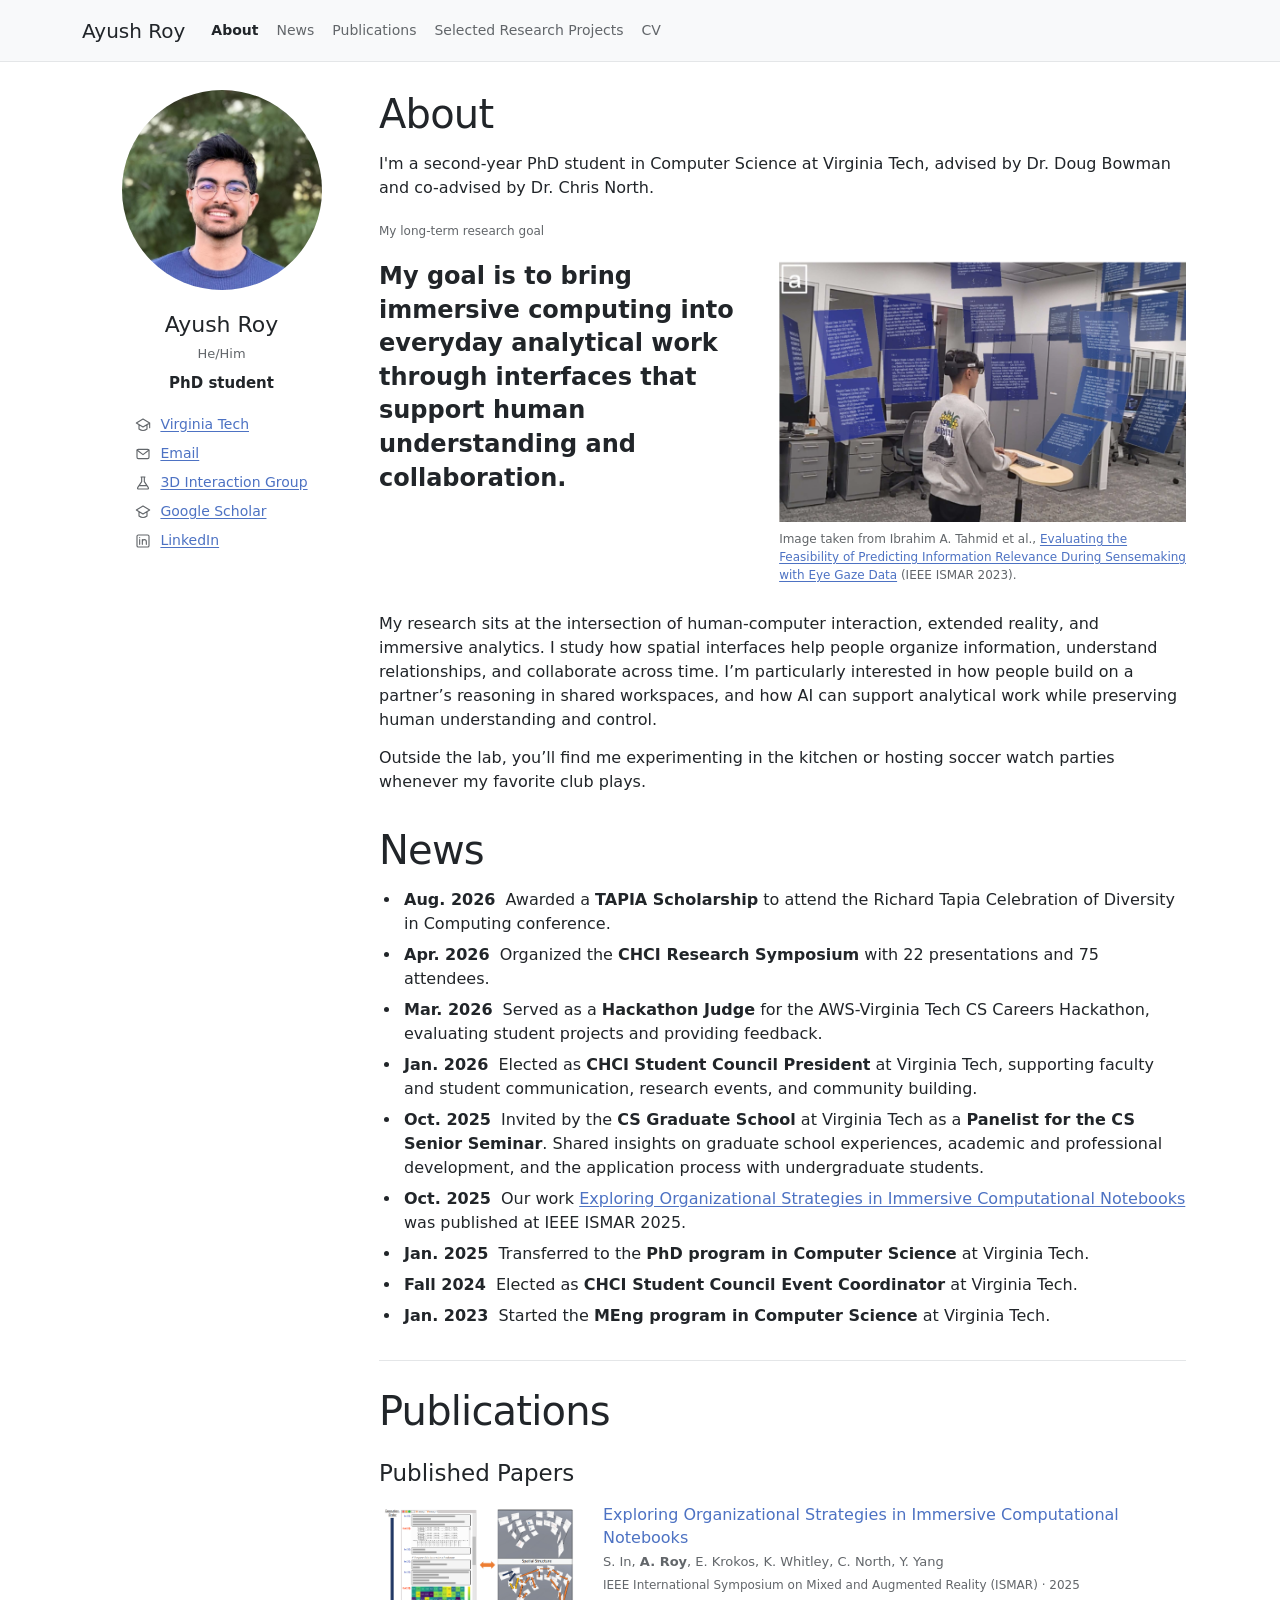
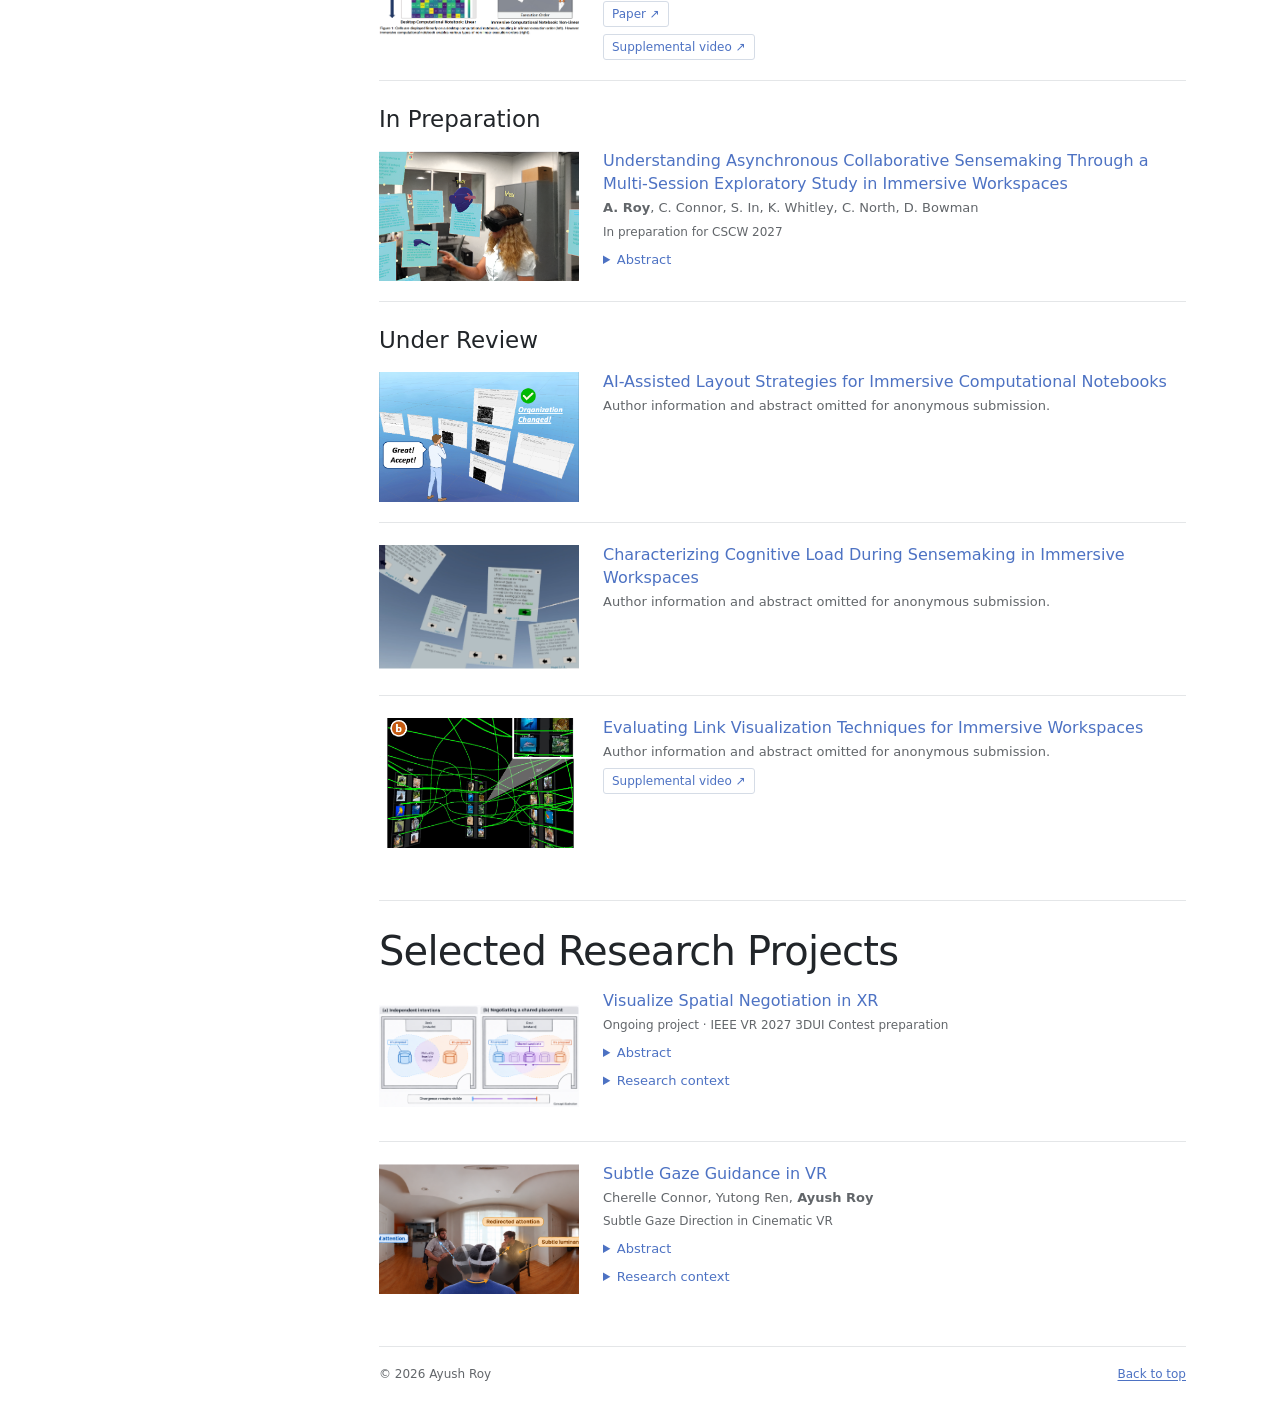
==== commit 8cc7cf0c: "Widen research vision and keep credit within image column" ====
--- a/about/index.html
+++ b/about/index.html
@@ -1,7 +1,7 @@
 <!doctype html>
 <html lang="en"><head><meta charset="utf-8"><meta name="viewport" content="width=device-width,initial-scale=1">
 <meta name="description" content="Ayush Roy, XR researcher and Computer Science PhD student at Virginia Tech. Immersive analytics, collaborative sensemaking, spatial interaction, and human-AI collaboration.">
-<title>Ayush Roy | PhD student</title><link rel="stylesheet" href="/assets/styles.c9554a8ed8a3.css"><script src="/assets/main.js" defer></script></head><body>
+<title>Ayush Roy | PhD student</title><link rel="stylesheet" href="/assets/styles.572e4f27ccb2.css"><script src="/assets/main.js" defer></script></head><body>
 <div id="portfolio-review">
   <a class="skip-link" href="/about" data-section="pf-about">Skip to content</a>
 <header class="pf-bar">
@@ -40,9 +40,11 @@
   <div>
     <p class="pf-vision-goal">My goal is to bring immersive computing into everyday analytical work through interfaces that support human understanding and collaboration.</p>
   </div>
-  <img src="/assets/images/immersive-research-vision.png" width="897" height="577" alt="A person using a headset and keyboard surrounded by spatially arranged document panels in an immersive workspace." decoding="async">
+  <div class="pf-vision-media">
+    <img src="/assets/images/immersive-research-vision.png" width="897" height="577" alt="A person using a headset and keyboard surrounded by spatially arranged document panels in an immersive workspace." decoding="async">
+    <p class="pf-vision-credit">Image taken from Ibrahim A. Tahmid et al., <a href="https://doi.org/10.1109/ISMAR59233.2023.00086" target="_blank" rel="noopener">Evaluating the Feasibility of Predicting Information Relevance During Sensemaking with Eye Gaze Data</a> (IEEE ISMAR 2023).</p>
+  </div>
 </div>
-<p class="pf-vision-credit">Image taken from Ibrahim A. Tahmid et al., <a href="https://doi.org/10.1109/ISMAR59233.2023.00086" target="_blank" rel="noopener">Evaluating the Feasibility of Predicting Information Relevance During Sensemaking with Eye Gaze Data</a> (IEEE ISMAR 2023).</p>
 <p>My research sits at the intersection of human-computer interaction, extended reality, and immersive analytics. I study how spatial interfaces help people organize information, understand relationships, and collaborate across time. I’m particularly interested in how people build on a partner’s reasoning in shared workspaces, and how AI can support analytical work while preserving human understanding and control.</p>
 <p>Outside the lab, you’ll find me experimenting in the kitchen or hosting soccer watch parties whenever my favorite club plays.</p>
 </section>
--- a/assets/styles.572e4f27ccb2.css
+++ b/assets/styles.572e4f27ccb2.css
@@ -0,0 +1,121 @@
+#portfolio-review{--pf-bg:#fff;--pf-ink:#212529;--pf-muted:#62666a;--pf-link:#4d72c3;--pf-line:#e4e6e8;--pf-nav:#f8f9fa;--pf-pending:#865818;background:var(--pf-bg);color:var(--pf-ink);font:16px/1.5 system-ui,-apple-system,"Segoe UI",Arial,sans-serif;min-width:0;color-scheme:light}
+#portfolio-review *{box-sizing:border-box}
+#portfolio-review a{color:var(--pf-link);text-decoration:underline;text-underline-offset:2px}
+#portfolio-review a:focus-visible,#portfolio-review button:focus-visible{outline:2px solid var(--pf-link);outline-offset:4px}
+#portfolio-review .pf-bar{background:var(--pf-nav);position:sticky;top:0;z-index:2;padding:14px 24px;display:flex;align-items:center;gap:26px;flex-wrap:wrap}
+#portfolio-review .pf-brand{font-size:20px;color:var(--pf-ink);text-decoration:none;white-space:nowrap}
+#portfolio-review .pf-nav{display:flex;gap:18px;flex-wrap:wrap}
+#portfolio-review .pf-nav a{font-size:14px;text-decoration:none;color:var(--pf-muted)}
+#portfolio-review .pf-nav a[aria-current]{font-weight:600;color:var(--pf-ink)}
+#portfolio-review .pf-layout{display:grid;grid-template-columns:210px minmax(0,1fr);gap:34px;padding:28px 24px 36px}
+#portfolio-review .pf-photo{width:174px;height:174px;border-radius:50%;background:#f0f2f4;display:grid;place-content:center;text-align:center;color:var(--pf-muted);margin-bottom:18px;gap:8px}
+#portfolio-review .pf-photo i,#portfolio-review .pf-photo svg{margin:auto}#portfolio-review .pf-photo span{font-size:12px}
+#portfolio-review .pf-name{font-size:22px;font-weight:500;margin:0 0 3px}
+#portfolio-review .pf-pronouns{font-size:13px;color:var(--pf-muted);margin-bottom:8px}
+#portfolio-review .pf-title{font-size:15px;font-weight:600;margin-bottom:16px}
+#portfolio-review .pf-profile ul{padding:0;list-style:none;margin:0;display:grid;gap:8px;font-size:14px}
+#portfolio-review .pf-profile li{display:flex;align-items:start;gap:8px;flex-wrap:wrap}
+#portfolio-review .pf-profile i{width:16px;height:16px;flex-shrink:0;margin-top:3px}
+#portfolio-review .pf-pending{color:var(--pf-pending);font-size:12px;display:block;margin-top:5px}
+#portfolio-review .pf-profile .pf-pending{margin-top:0;flex-basis:100%;margin-left:24px}
+#portfolio-review .pf-content{min-width:0}
+#portfolio-review section{margin-bottom:32px;scroll-margin-top:100px}
+#portfolio-review h1,#portfolio-review h2{font-size:40px;line-height:1.2;font-weight:300;letter-spacing:-.02em;margin:0 0 14px}
+#portfolio-review h3{font-size:23px;line-height:1.3;font-weight:400;margin:24px 0 14px}
+#portfolio-review h4{font-size:17px;line-height:1.4;font-weight:600;margin:0 0 8px}
+#portfolio-review p{margin:0 0 14px}
+#portfolio-review .pf-note{font-size:13px;color:var(--pf-muted)}
+#portfolio-review .pf-timeline{padding-left:22px;margin:0;display:grid;gap:7px}
+#portfolio-review .pf-timeline li{padding-left:3px}
+#portfolio-review .pf-date{font-weight:600;margin-right:5px}
+#portfolio-review .pf-lower{border-top:1px solid var(--pf-line);padding-top:26px}
+#portfolio-review .pf-pub{padding-bottom:22px;margin-bottom:22px;border-bottom:1px solid var(--pf-line)}
+#portfolio-review .pf-status{font-size:12px;font-weight:500;color:var(--pf-muted);margin-bottom:8px}
+#portfolio-review .pf-meta{font-size:14px;color:var(--pf-muted)}
+#portfolio-review .pf-visual{aspect-ratio:16/7;display:grid;place-content:center;gap:8px;text-align:center;background:#f3f4f5;color:var(--pf-muted);font-size:13px;margin:16px 0;min-width:0;padding:16px}
+#portfolio-review .pf-visual i,#portfolio-review .pf-visual svg{margin:auto}
+#portfolio-review .pf-video-placeholder{aspect-ratio:16/7;display:grid;place-content:center;text-align:center;gap:10px;background:#f3f4f5;color:var(--pf-muted);margin:16px 0;padding:20px;font-size:14px}
+#portfolio-review .pf-video-placeholder i,#portfolio-review .pf-video-placeholder svg{margin:auto;width:32px;height:32px}
+#portfolio-review .pf-video-placeholder small{font-size:12px}
+#portfolio-review .pf-links{display:flex;gap:16px;flex-wrap:wrap;font-size:14px}
+#portfolio-review .pf-project{margin-bottom:28px;padding-bottom:24px;border-bottom:1px solid var(--pf-line)}
+#portfolio-review .pf-project dl{display:grid;grid-template-columns:85px minmax(0,1fr);gap:7px 12px;font-size:14px;margin:14px 0}
+#portfolio-review dt{font-weight:600}#portfolio-review dd{margin:0}
+#portfolio-review .pf-footer{border-top:1px solid var(--pf-line);padding-top:18px;font-size:12px;color:var(--pf-muted);display:flex;justify-content:space-between;gap:16px}
+@media(max-width:700px){#portfolio-review .pf-layout{grid-template-columns:1fr;gap:28px;padding:24px 18px}#portfolio-review .pf-profile{display:grid;grid-template-columns:150px minmax(0,1fr);gap:0 20px}#portfolio-review .pf-photo{width:138px;height:138px;grid-row:1/6}#portfolio-review .pf-profile ul{grid-column:1/-1;grid-template-columns:repeat(2,minmax(0,1fr));margin-top:14px}#portfolio-review .pf-bar{gap:10px;padding:14px 18px}#portfolio-review .pf-nav{gap:14px}#portfolio-review .pf-nav a{font-size:13px}#portfolio-review h1,#portfolio-review h2{font-size:34px}}
+@media(max-width:370px){#portfolio-review .pf-profile{display:block}#portfolio-review .pf-profile ul{display:grid}#portfolio-review .pf-project dl{grid-template-columns:1fr}}
+
+:root { --header-height: 62px; }
+html { scroll-behavior: smooth; scroll-padding-top: calc(var(--header-height) + 20px); }
+body { margin: 0; background: #fff; }
+#portfolio-review .pf-bar { position: fixed; inset: 0 0 auto; width: 100%; padding: 14px max(24px, calc((100% - 1140px)/2 + 12px)); min-height: 62px; border-bottom: 1px solid #e4e6e8; z-index: 100; }
+#portfolio-review .pf-layout { max-width: 1140px; margin: 0 auto; padding-top: calc(var(--header-height) + 28px); grid-template-columns: 25% minmax(0, 1fr); gap: 12px; }
+#portfolio-review section { scroll-margin-top: 0; }
+#portfolio-review .pf-profile { padding-right: 18px; }
+#portfolio-review .pf-photo { width: 200px; height: 200px; max-width: 100%; padding: 15px; }
+#portfolio-review .pf-photo .profile-initials { font-size: 48px; font-weight: 300; }
+#portfolio-review .pf-profile li { overflow-wrap: anywhere; }
+#portfolio-review .teaser { margin: 20px 0; }
+#portfolio-review .teaser img { width: 100%; height: auto; display: block; }
+#portfolio-review .teaser figcaption { margin-top: 7px; font-size: 12px; color: #62666a; }
+#portfolio-review .abstract { margin: 16px 0; }
+#portfolio-review .abstract-label { font-size: 12px; font-weight: 600; color: #62666a; margin-bottom: 6px; }
+#portfolio-review .abstract p { font-size: 15px; line-height: 1.65; }
+#portfolio-review .pf-video-placeholder { aspect-ratio: 16/6; }
+#portfolio-review .play-symbol { font-size: 32px; }
+#portfolio-review .research-context { padding: 12px 0; font-size: 14px; }
+#portfolio-review .research-context summary { cursor: pointer; color: #4d72c3; }
+#portfolio-review .research-context p { margin-top: 12px; }
+#portfolio-review .research-context ul { padding-left: 20px; }
+#portfolio-review .skip-link { position: fixed; top: -100px; left: 16px; padding: 8px 16px; background: #fff; z-index: 200; }
+#portfolio-review .skip-link:focus { top: 8px; }
+@media(min-width:1400px) { #portfolio-review .pf-layout { max-width: 1320px; } #portfolio-review .pf-bar { padding-inline: max(24px, calc((100% - 1320px)/2 + 12px)); } }
+@media(max-width:767px) { #portfolio-review .pf-layout { grid-template-columns: 1fr; gap: 26px; padding-inline: 20px; } #portfolio-review .pf-profile { display: grid; grid-template-columns: 150px minmax(0,1fr); gap: 0 18px; padding: 0; } #portfolio-review .pf-photo { width: 138px; height: 138px; grid-row: 1/6; margin: 0; } #portfolio-review .pf-profile ul { grid-column: 1/-1; grid-template-columns: repeat(2,minmax(0,1fr)); margin-top: 18px; } #portfolio-review .pf-bar { gap: 10px; padding: 12px 20px; } #portfolio-review .pf-nav { gap: 10px 16px; } #portfolio-review .pf-nav a { font-size: 13px; } }
+@media(max-width:370px) { #portfolio-review .pf-profile { display: block; } #portfolio-review .pf-photo { margin-bottom: 18px; } #portfolio-review .pf-profile ul { display: grid; } }
+@media(prefers-reduced-motion:reduce) { html { scroll-behavior: auto; } }
+#portfolio-review .pf-profile { text-align: center; }
+#portfolio-review .pf-photo { padding: 0; overflow: hidden; margin: 0 auto 18px; display: block; }
+#portfolio-review .pf-photo img { width: 100%; height: 100%; display: block; object-fit: cover; image-orientation: from-image; transform: scale(1.45); transform-origin: 50% 65%; }
+#portfolio-review .pf-profile ul { width: fit-content; max-width: 100%; margin: 20px auto 0; text-align: left; }
+#portfolio-review .pf-profile li { flex-wrap: nowrap; align-items: center; gap: 9px; }
+#portfolio-review .profile-icon { width: 16px; height: 16px; flex: 0 0 16px; color: #62666a; }
+#portfolio-review .compact-publication { display: grid; grid-template-columns: 200px minmax(0,1fr); gap: 0 24px; padding: 0 0 20px; margin: 0 0 20px; }
+#portfolio-review .compact-publication .teaser { grid-column: 1; grid-row: 1; margin: 2px 0 0; }
+#portfolio-review .compact-publication .teaser { width: 200px; height: 130px; border-radius: 0; border: 0; overflow: hidden; background: transparent; }
+#portfolio-review .compact-publication .teaser a { display: block; width: 100%; height: 100%; }
+#portfolio-review .compact-publication .teaser img { width: 100%; height: 100%; object-fit: cover; }
+#portfolio-review .compact-publication .thumbnail-async img { object-fit: cover; object-position: 28% center; }
+#portfolio-review .compact-publication .thumbnail-cognitive img { object-fit: cover; object-position: center top; transform: scale(1.45); transform-origin: center 20%; }
+#portfolio-review .compact-publication .thumbnail-links img { object-fit: cover; object-position: center top; transform: scale(1.5); transform-origin: center 20%; }
+#portfolio-review .compact-publication .thumbnail-gaze img { object-fit: cover; object-position: center; }
+#portfolio-review .compact-publication img[src$="spatial-negotiation-thumbnail.png"] { object-fit: cover; transform: scale(1.2); transform-origin: center 65%; }
+#portfolio-review .compact-publication img[src$="spatial-negotiation-placement-teaser.png"] { object-fit: contain; }
+#portfolio-review .publication-body { grid-column: 2; min-width: 0; }
+#portfolio-review .compact-publication h4 { font-size: 16px; font-weight: 500; line-height: 1.45; margin: 0 0 4px; color: var(--pf-link); }
+#portfolio-review .compact-publication h4 a { text-decoration: none; }
+#portfolio-review .compact-publication h4 a:hover { text-decoration: underline; }
+#portfolio-review .compact-publication h3 { font-size: 16px; font-weight: 500; line-height: 1.45; margin: 0 0 4px; color: var(--pf-link); }
+#portfolio-review .compact-publication .research-context { font-size: 13px; padding: 6px 0 0; }
+#portfolio-review .compact-publication .pf-meta { font-size: 13px; line-height: 1.4; margin: 0 0 5px; }
+#portfolio-review .compact-publication .pf-status { margin: 0 0 7px; }
+#portfolio-review .publication-abstract { font-size: 13px; margin-top: 6px; }
+#portfolio-review .publication-abstract summary { cursor: pointer; color: var(--pf-link); width: fit-content; padding: 2px 0; }
+#portfolio-review .publication-abstract summary:focus-visible { outline: 2px solid var(--pf-link); outline-offset: 3px; }
+#portfolio-review .publication-abstract .abstract { margin: 10px 0 4px; }
+#portfolio-review .publication-abstract .abstract-label { display: none; }
+#portfolio-review .publication-abstract .abstract p { font-size: 14px; line-height: 1.6; }
+#portfolio-review .publication-resource, #portfolio-review .compact-publication .pf-links a { display: inline-block; font-size: 12px; padding: 3px 8px; border: 1px solid #d5dce6; border-radius: 3px; text-decoration: none; }
+#portfolio-review .compact-publication .pf-links { margin-top: 7px; }
+#portfolio-review .compact-publication:last-child { border-bottom: 0; margin-bottom: 0; }
+@media(max-width:600px) { #portfolio-review .compact-publication { grid-template-columns: 120px minmax(0,1fr); column-gap: 14px; } #portfolio-review .compact-publication .teaser { width: 120px; height: 90px; } }
+@media(max-width:420px) { #portfolio-review .compact-publication { grid-template-columns: 100px minmax(0,1fr); column-gap: 12px; } #portfolio-review .compact-publication .teaser { width: 100px; height: 76px; } #portfolio-review .compact-publication h4 { font-size: 15px; } }
+@media(max-width:767px) { #portfolio-review .pf-profile { text-align: left; align-items: center; } #portfolio-review .pf-photo { margin: 0; } #portfolio-review .pf-profile ul { width: 100%; } }
+@media(max-width:370px) { #portfolio-review .pf-profile { text-align: center; } #portfolio-review .pf-photo { margin: 0 auto 18px; } }
+
+#portfolio-review .pf-research-vision { display: grid; grid-template-columns: minmax(0, .95fr) minmax(0, 1.05fr); gap: 32px; align-items: start; width: 100%; margin: 0 0 28px; }
+#portfolio-review .pf-vision-label { font-size: 12px; color: var(--pf-muted); margin: 22px 0 20px; }
+#portfolio-review .pf-vision-goal { font-size: 24px; font-weight: 700; line-height: 1.4; margin: 0; }
+#portfolio-review .pf-research-vision img { display: block; width: 100%; height: auto; }
+#portfolio-review .pf-vision-media { min-width: 0; }
+#portfolio-review .pf-vision-credit { font-size: 12px; color: var(--pf-muted); line-height: 1.5; margin: 8px 0 0; overflow-wrap: anywhere; }
+@media(max-width:480px) { #portfolio-review .pf-research-vision { gap: 14px; } #portfolio-review .pf-vision-goal { font-size: 17px; } }
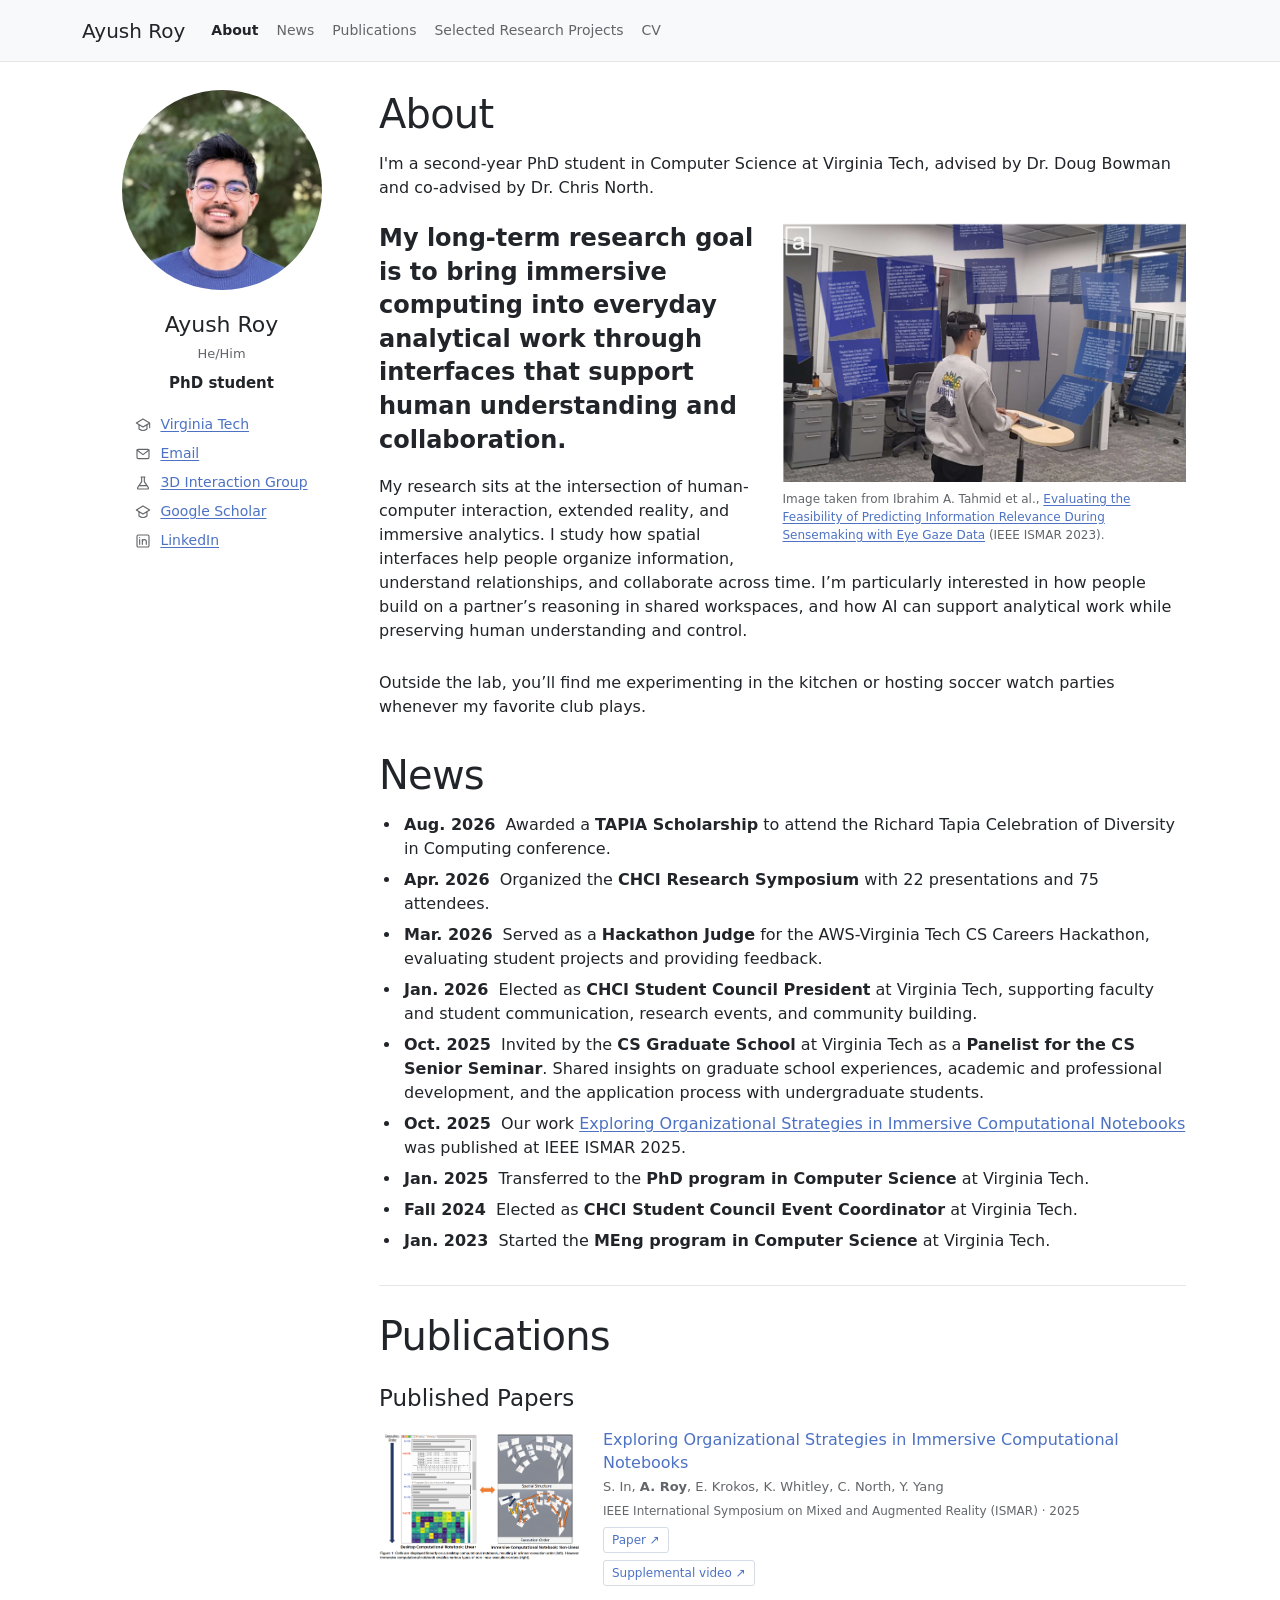
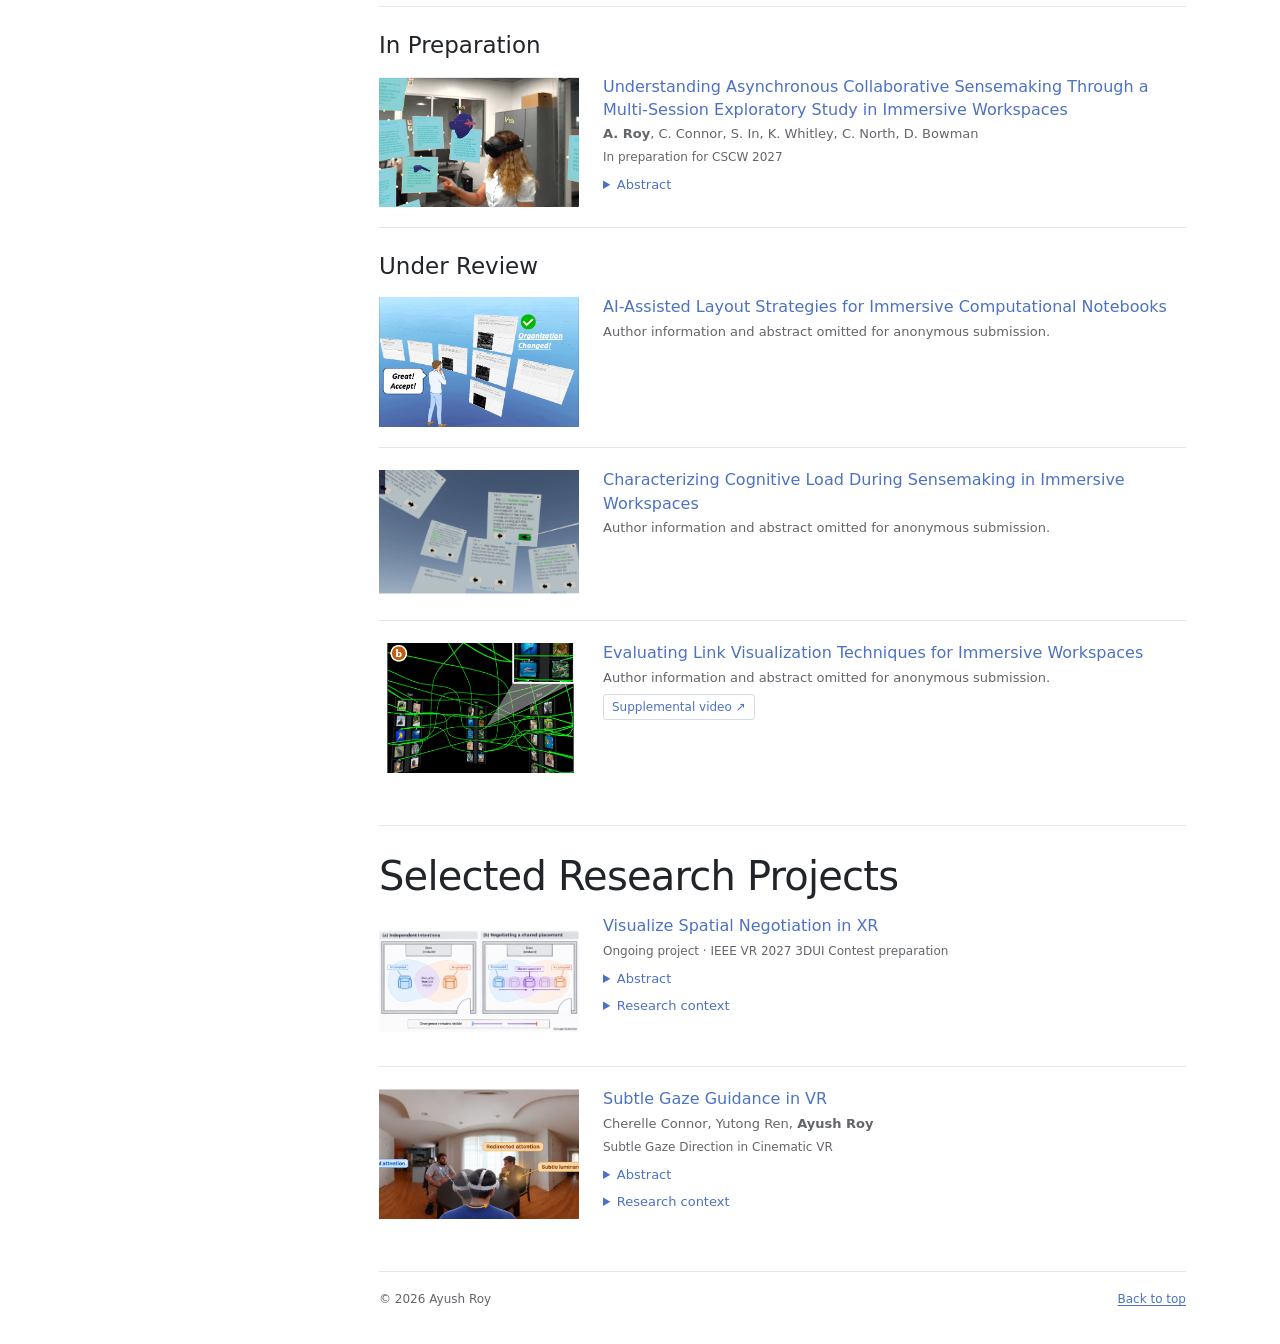
==== commit ac8ee8da: "Integrate long-term goal and tighten About image text flow" ====
--- a/about/index.html
+++ b/about/index.html
@@ -1,7 +1,7 @@
 <!doctype html>
 <html lang="en"><head><meta charset="utf-8"><meta name="viewport" content="width=device-width,initial-scale=1">
 <meta name="description" content="Ayush Roy, XR researcher and Computer Science PhD student at Virginia Tech. Immersive analytics, collaborative sensemaking, spatial interaction, and human-AI collaboration.">
-<title>Ayush Roy | PhD student</title><link rel="stylesheet" href="/assets/styles.572e4f27ccb2.css"><script src="/assets/main.js" defer></script></head><body>
+<title>Ayush Roy | PhD student</title><link rel="stylesheet" href="/assets/styles.6dec91d15d8a.css"><script src="/assets/main.js" defer></script></head><body>
 <div id="portfolio-review">
   <a class="skip-link" href="/about" data-section="pf-about">Skip to content</a>
 <header class="pf-bar">
@@ -35,17 +35,14 @@
       <section id="pf-about">
 <h1>About</h1>
 <p>I'm a second-year PhD student in Computer Science at Virginia Tech, advised by Dr. Doug Bowman and co-advised by Dr. Chris North.</p>
-<p class="pf-vision-label">My long-term research goal</p>
 <div class="pf-research-vision">
-  <div>
-    <p class="pf-vision-goal">My goal is to bring immersive computing into everyday analytical work through interfaces that support human understanding and collaboration.</p>
-  </div>
   <div class="pf-vision-media">
     <img src="/assets/images/immersive-research-vision.png" width="897" height="577" alt="A person using a headset and keyboard surrounded by spatially arranged document panels in an immersive workspace." decoding="async">
     <p class="pf-vision-credit">Image taken from Ibrahim A. Tahmid et al., <a href="https://doi.org/10.1109/ISMAR59233.2023.00086" target="_blank" rel="noopener">Evaluating the Feasibility of Predicting Information Relevance During Sensemaking with Eye Gaze Data</a> (IEEE ISMAR 2023).</p>
   </div>
+<p class="pf-vision-goal">My long-term research goal is to bring immersive computing into everyday analytical work through interfaces that support human understanding and collaboration.</p>
+<p>My research sits at the intersection of human-computer interaction, extended reality, and immersive analytics. I study how spatial interfaces help people organize information, understand relationships, and collaborate across time. I’m particularly interested in how people build on a partner’s reasoning in shared workspaces, and how AI can support analytical work while preserving human understanding and control.</p>
 </div>
-<p>My research sits at the intersection of human-computer interaction, extended reality, and immersive analytics. I study how spatial interfaces help people organize information, understand relationships, and collaborate across time. I’m particularly interested in how people build on a partner’s reasoning in shared workspaces, and how AI can support analytical work while preserving human understanding and control.</p>
 <p>Outside the lab, you’ll find me experimenting in the kitchen or hosting soccer watch parties whenever my favorite club plays.</p>
 </section>
       <section id="pf-timeline">
--- a/assets/styles.6dec91d15d8a.css
+++ b/assets/styles.6dec91d15d8a.css
@@ -0,0 +1,120 @@
+#portfolio-review{--pf-bg:#fff;--pf-ink:#212529;--pf-muted:#62666a;--pf-link:#4d72c3;--pf-line:#e4e6e8;--pf-nav:#f8f9fa;--pf-pending:#865818;background:var(--pf-bg);color:var(--pf-ink);font:16px/1.5 system-ui,-apple-system,"Segoe UI",Arial,sans-serif;min-width:0;color-scheme:light}
+#portfolio-review *{box-sizing:border-box}
+#portfolio-review a{color:var(--pf-link);text-decoration:underline;text-underline-offset:2px}
+#portfolio-review a:focus-visible,#portfolio-review button:focus-visible{outline:2px solid var(--pf-link);outline-offset:4px}
+#portfolio-review .pf-bar{background:var(--pf-nav);position:sticky;top:0;z-index:2;padding:14px 24px;display:flex;align-items:center;gap:26px;flex-wrap:wrap}
+#portfolio-review .pf-brand{font-size:20px;color:var(--pf-ink);text-decoration:none;white-space:nowrap}
+#portfolio-review .pf-nav{display:flex;gap:18px;flex-wrap:wrap}
+#portfolio-review .pf-nav a{font-size:14px;text-decoration:none;color:var(--pf-muted)}
+#portfolio-review .pf-nav a[aria-current]{font-weight:600;color:var(--pf-ink)}
+#portfolio-review .pf-layout{display:grid;grid-template-columns:210px minmax(0,1fr);gap:34px;padding:28px 24px 36px}
+#portfolio-review .pf-photo{width:174px;height:174px;border-radius:50%;background:#f0f2f4;display:grid;place-content:center;text-align:center;color:var(--pf-muted);margin-bottom:18px;gap:8px}
+#portfolio-review .pf-photo i,#portfolio-review .pf-photo svg{margin:auto}#portfolio-review .pf-photo span{font-size:12px}
+#portfolio-review .pf-name{font-size:22px;font-weight:500;margin:0 0 3px}
+#portfolio-review .pf-pronouns{font-size:13px;color:var(--pf-muted);margin-bottom:8px}
+#portfolio-review .pf-title{font-size:15px;font-weight:600;margin-bottom:16px}
+#portfolio-review .pf-profile ul{padding:0;list-style:none;margin:0;display:grid;gap:8px;font-size:14px}
+#portfolio-review .pf-profile li{display:flex;align-items:start;gap:8px;flex-wrap:wrap}
+#portfolio-review .pf-profile i{width:16px;height:16px;flex-shrink:0;margin-top:3px}
+#portfolio-review .pf-pending{color:var(--pf-pending);font-size:12px;display:block;margin-top:5px}
+#portfolio-review .pf-profile .pf-pending{margin-top:0;flex-basis:100%;margin-left:24px}
+#portfolio-review .pf-content{min-width:0}
+#portfolio-review section{margin-bottom:32px;scroll-margin-top:100px}
+#portfolio-review h1,#portfolio-review h2{font-size:40px;line-height:1.2;font-weight:300;letter-spacing:-.02em;margin:0 0 14px}
+#portfolio-review h3{font-size:23px;line-height:1.3;font-weight:400;margin:24px 0 14px}
+#portfolio-review h4{font-size:17px;line-height:1.4;font-weight:600;margin:0 0 8px}
+#portfolio-review p{margin:0 0 14px}
+#portfolio-review .pf-note{font-size:13px;color:var(--pf-muted)}
+#portfolio-review .pf-timeline{padding-left:22px;margin:0;display:grid;gap:7px}
+#portfolio-review .pf-timeline li{padding-left:3px}
+#portfolio-review .pf-date{font-weight:600;margin-right:5px}
+#portfolio-review .pf-lower{border-top:1px solid var(--pf-line);padding-top:26px}
+#portfolio-review .pf-pub{padding-bottom:22px;margin-bottom:22px;border-bottom:1px solid var(--pf-line)}
+#portfolio-review .pf-status{font-size:12px;font-weight:500;color:var(--pf-muted);margin-bottom:8px}
+#portfolio-review .pf-meta{font-size:14px;color:var(--pf-muted)}
+#portfolio-review .pf-visual{aspect-ratio:16/7;display:grid;place-content:center;gap:8px;text-align:center;background:#f3f4f5;color:var(--pf-muted);font-size:13px;margin:16px 0;min-width:0;padding:16px}
+#portfolio-review .pf-visual i,#portfolio-review .pf-visual svg{margin:auto}
+#portfolio-review .pf-video-placeholder{aspect-ratio:16/7;display:grid;place-content:center;text-align:center;gap:10px;background:#f3f4f5;color:var(--pf-muted);margin:16px 0;padding:20px;font-size:14px}
+#portfolio-review .pf-video-placeholder i,#portfolio-review .pf-video-placeholder svg{margin:auto;width:32px;height:32px}
+#portfolio-review .pf-video-placeholder small{font-size:12px}
+#portfolio-review .pf-links{display:flex;gap:16px;flex-wrap:wrap;font-size:14px}
+#portfolio-review .pf-project{margin-bottom:28px;padding-bottom:24px;border-bottom:1px solid var(--pf-line)}
+#portfolio-review .pf-project dl{display:grid;grid-template-columns:85px minmax(0,1fr);gap:7px 12px;font-size:14px;margin:14px 0}
+#portfolio-review dt{font-weight:600}#portfolio-review dd{margin:0}
+#portfolio-review .pf-footer{border-top:1px solid var(--pf-line);padding-top:18px;font-size:12px;color:var(--pf-muted);display:flex;justify-content:space-between;gap:16px}
+@media(max-width:700px){#portfolio-review .pf-layout{grid-template-columns:1fr;gap:28px;padding:24px 18px}#portfolio-review .pf-profile{display:grid;grid-template-columns:150px minmax(0,1fr);gap:0 20px}#portfolio-review .pf-photo{width:138px;height:138px;grid-row:1/6}#portfolio-review .pf-profile ul{grid-column:1/-1;grid-template-columns:repeat(2,minmax(0,1fr));margin-top:14px}#portfolio-review .pf-bar{gap:10px;padding:14px 18px}#portfolio-review .pf-nav{gap:14px}#portfolio-review .pf-nav a{font-size:13px}#portfolio-review h1,#portfolio-review h2{font-size:34px}}
+@media(max-width:370px){#portfolio-review .pf-profile{display:block}#portfolio-review .pf-profile ul{display:grid}#portfolio-review .pf-project dl{grid-template-columns:1fr}}
+
+:root { --header-height: 62px; }
+html { scroll-behavior: smooth; scroll-padding-top: calc(var(--header-height) + 20px); }
+body { margin: 0; background: #fff; }
+#portfolio-review .pf-bar { position: fixed; inset: 0 0 auto; width: 100%; padding: 14px max(24px, calc((100% - 1140px)/2 + 12px)); min-height: 62px; border-bottom: 1px solid #e4e6e8; z-index: 100; }
+#portfolio-review .pf-layout { max-width: 1140px; margin: 0 auto; padding-top: calc(var(--header-height) + 28px); grid-template-columns: 25% minmax(0, 1fr); gap: 12px; }
+#portfolio-review section { scroll-margin-top: 0; }
+#portfolio-review .pf-profile { padding-right: 18px; }
+#portfolio-review .pf-photo { width: 200px; height: 200px; max-width: 100%; padding: 15px; }
+#portfolio-review .pf-photo .profile-initials { font-size: 48px; font-weight: 300; }
+#portfolio-review .pf-profile li { overflow-wrap: anywhere; }
+#portfolio-review .teaser { margin: 20px 0; }
+#portfolio-review .teaser img { width: 100%; height: auto; display: block; }
+#portfolio-review .teaser figcaption { margin-top: 7px; font-size: 12px; color: #62666a; }
+#portfolio-review .abstract { margin: 16px 0; }
+#portfolio-review .abstract-label { font-size: 12px; font-weight: 600; color: #62666a; margin-bottom: 6px; }
+#portfolio-review .abstract p { font-size: 15px; line-height: 1.65; }
+#portfolio-review .pf-video-placeholder { aspect-ratio: 16/6; }
+#portfolio-review .play-symbol { font-size: 32px; }
+#portfolio-review .research-context { padding: 12px 0; font-size: 14px; }
+#portfolio-review .research-context summary { cursor: pointer; color: #4d72c3; }
+#portfolio-review .research-context p { margin-top: 12px; }
+#portfolio-review .research-context ul { padding-left: 20px; }
+#portfolio-review .skip-link { position: fixed; top: -100px; left: 16px; padding: 8px 16px; background: #fff; z-index: 200; }
+#portfolio-review .skip-link:focus { top: 8px; }
+@media(min-width:1400px) { #portfolio-review .pf-layout { max-width: 1320px; } #portfolio-review .pf-bar { padding-inline: max(24px, calc((100% - 1320px)/2 + 12px)); } }
+@media(max-width:767px) { #portfolio-review .pf-layout { grid-template-columns: 1fr; gap: 26px; padding-inline: 20px; } #portfolio-review .pf-profile { display: grid; grid-template-columns: 150px minmax(0,1fr); gap: 0 18px; padding: 0; } #portfolio-review .pf-photo { width: 138px; height: 138px; grid-row: 1/6; margin: 0; } #portfolio-review .pf-profile ul { grid-column: 1/-1; grid-template-columns: repeat(2,minmax(0,1fr)); margin-top: 18px; } #portfolio-review .pf-bar { gap: 10px; padding: 12px 20px; } #portfolio-review .pf-nav { gap: 10px 16px; } #portfolio-review .pf-nav a { font-size: 13px; } }
+@media(max-width:370px) { #portfolio-review .pf-profile { display: block; } #portfolio-review .pf-photo { margin-bottom: 18px; } #portfolio-review .pf-profile ul { display: grid; } }
+@media(prefers-reduced-motion:reduce) { html { scroll-behavior: auto; } }
+#portfolio-review .pf-profile { text-align: center; }
+#portfolio-review .pf-photo { padding: 0; overflow: hidden; margin: 0 auto 18px; display: block; }
+#portfolio-review .pf-photo img { width: 100%; height: 100%; display: block; object-fit: cover; image-orientation: from-image; transform: scale(1.45); transform-origin: 50% 65%; }
+#portfolio-review .pf-profile ul { width: fit-content; max-width: 100%; margin: 20px auto 0; text-align: left; }
+#portfolio-review .pf-profile li { flex-wrap: nowrap; align-items: center; gap: 9px; }
+#portfolio-review .profile-icon { width: 16px; height: 16px; flex: 0 0 16px; color: #62666a; }
+#portfolio-review .compact-publication { display: grid; grid-template-columns: 200px minmax(0,1fr); gap: 0 24px; padding: 0 0 20px; margin: 0 0 20px; }
+#portfolio-review .compact-publication .teaser { grid-column: 1; grid-row: 1; margin: 2px 0 0; }
+#portfolio-review .compact-publication .teaser { width: 200px; height: 130px; border-radius: 0; border: 0; overflow: hidden; background: transparent; }
+#portfolio-review .compact-publication .teaser a { display: block; width: 100%; height: 100%; }
+#portfolio-review .compact-publication .teaser img { width: 100%; height: 100%; object-fit: cover; }
+#portfolio-review .compact-publication .thumbnail-async img { object-fit: cover; object-position: 28% center; }
+#portfolio-review .compact-publication .thumbnail-cognitive img { object-fit: cover; object-position: center top; transform: scale(1.45); transform-origin: center 20%; }
+#portfolio-review .compact-publication .thumbnail-links img { object-fit: cover; object-position: center top; transform: scale(1.5); transform-origin: center 20%; }
+#portfolio-review .compact-publication .thumbnail-gaze img { object-fit: cover; object-position: center; }
+#portfolio-review .compact-publication img[src$="spatial-negotiation-thumbnail.png"] { object-fit: cover; transform: scale(1.2); transform-origin: center 65%; }
+#portfolio-review .compact-publication img[src$="spatial-negotiation-placement-teaser.png"] { object-fit: contain; }
+#portfolio-review .publication-body { grid-column: 2; min-width: 0; }
+#portfolio-review .compact-publication h4 { font-size: 16px; font-weight: 500; line-height: 1.45; margin: 0 0 4px; color: var(--pf-link); }
+#portfolio-review .compact-publication h4 a { text-decoration: none; }
+#portfolio-review .compact-publication h4 a:hover { text-decoration: underline; }
+#portfolio-review .compact-publication h3 { font-size: 16px; font-weight: 500; line-height: 1.45; margin: 0 0 4px; color: var(--pf-link); }
+#portfolio-review .compact-publication .research-context { font-size: 13px; padding: 6px 0 0; }
+#portfolio-review .compact-publication .pf-meta { font-size: 13px; line-height: 1.4; margin: 0 0 5px; }
+#portfolio-review .compact-publication .pf-status { margin: 0 0 7px; }
+#portfolio-review .publication-abstract { font-size: 13px; margin-top: 6px; }
+#portfolio-review .publication-abstract summary { cursor: pointer; color: var(--pf-link); width: fit-content; padding: 2px 0; }
+#portfolio-review .publication-abstract summary:focus-visible { outline: 2px solid var(--pf-link); outline-offset: 3px; }
+#portfolio-review .publication-abstract .abstract { margin: 10px 0 4px; }
+#portfolio-review .publication-abstract .abstract-label { display: none; }
+#portfolio-review .publication-abstract .abstract p { font-size: 14px; line-height: 1.6; }
+#portfolio-review .publication-resource, #portfolio-review .compact-publication .pf-links a { display: inline-block; font-size: 12px; padding: 3px 8px; border: 1px solid #d5dce6; border-radius: 3px; text-decoration: none; }
+#portfolio-review .compact-publication .pf-links { margin-top: 7px; }
+#portfolio-review .compact-publication:last-child { border-bottom: 0; margin-bottom: 0; }
+@media(max-width:600px) { #portfolio-review .compact-publication { grid-template-columns: 120px minmax(0,1fr); column-gap: 14px; } #portfolio-review .compact-publication .teaser { width: 120px; height: 90px; } }
+@media(max-width:420px) { #portfolio-review .compact-publication { grid-template-columns: 100px minmax(0,1fr); column-gap: 12px; } #portfolio-review .compact-publication .teaser { width: 100px; height: 76px; } #portfolio-review .compact-publication h4 { font-size: 15px; } }
+@media(max-width:767px) { #portfolio-review .pf-profile { text-align: left; align-items: center; } #portfolio-review .pf-photo { margin: 0; } #portfolio-review .pf-profile ul { width: 100%; } }
+@media(max-width:370px) { #portfolio-review .pf-profile { text-align: center; } #portfolio-review .pf-photo { margin: 0 auto 18px; } }
+
+#portfolio-review .pf-research-vision { display: flow-root; width: 100%; margin: 22px 0 14px; }
+#portfolio-review .pf-vision-goal { font-size: 24px; font-weight: 700; line-height: 1.4; margin: 0 0 18px; }
+#portfolio-review .pf-research-vision img { display: block; width: 100%; height: auto; }
+#portfolio-review .pf-vision-media { float: right; width: 50%; min-width: 0; margin: 0 0 14px 28px; }
+#portfolio-review .pf-vision-credit { font-size: 12px; color: var(--pf-muted); line-height: 1.5; margin: 8px 0 0; overflow-wrap: anywhere; }
+@media(max-width:480px) { #portfolio-review .pf-vision-media { margin-left: 14px; } #portfolio-review .pf-vision-goal { font-size: 17px; } }
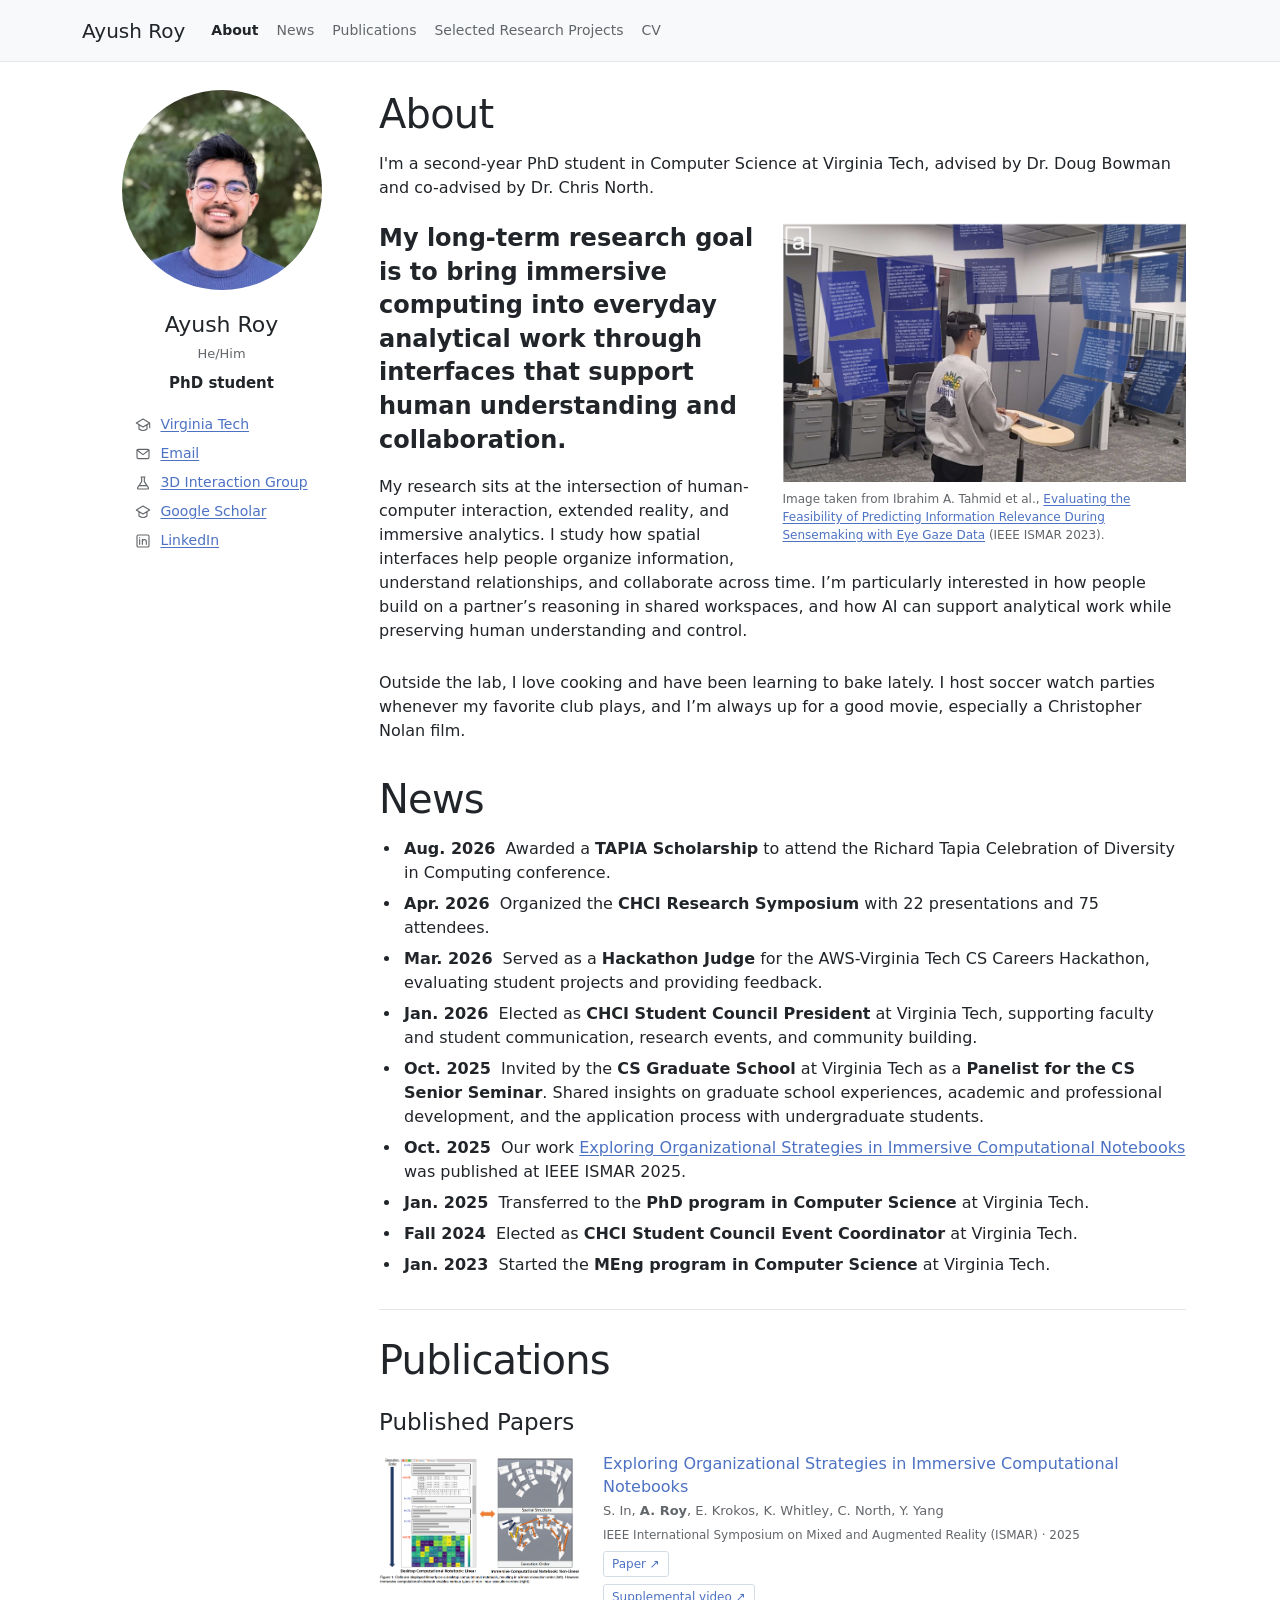
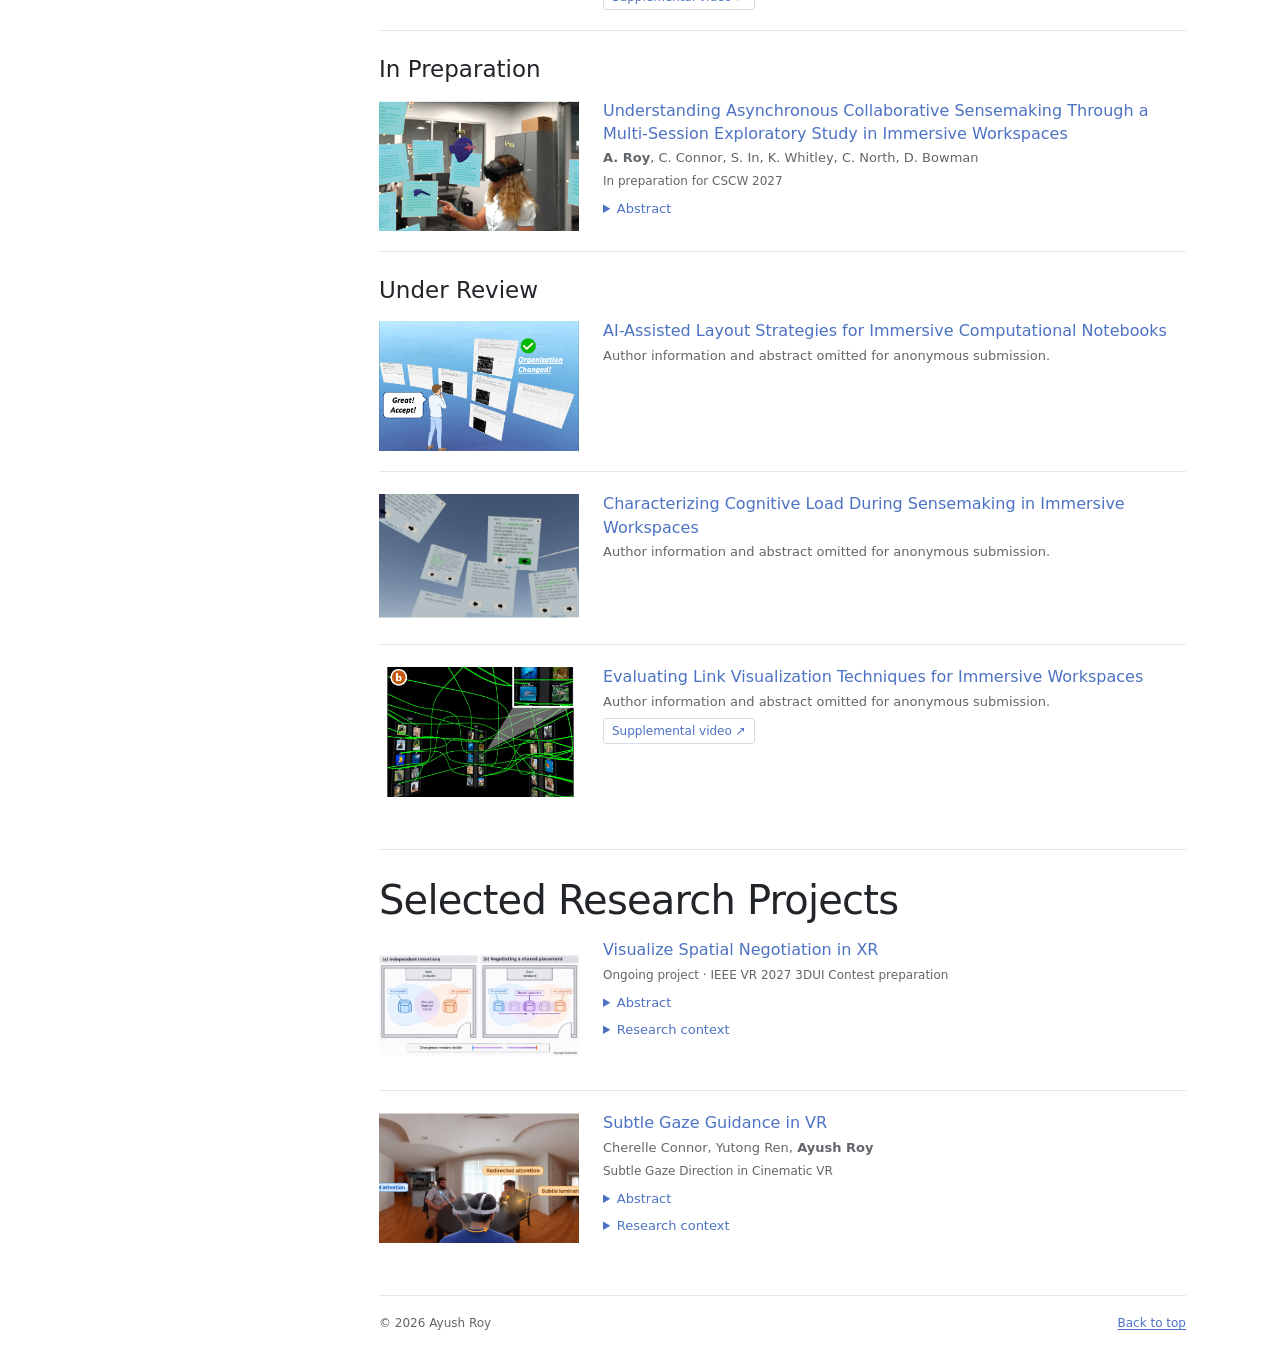
==== commit f1555a30: "Expand personal About paragraph with baking and films" ====
--- a/about/index.html
+++ b/about/index.html
@@ -43,7 +43,7 @@
 <p class="pf-vision-goal">My long-term research goal is to bring immersive computing into everyday analytical work through interfaces that support human understanding and collaboration.</p>
 <p>My research sits at the intersection of human-computer interaction, extended reality, and immersive analytics. I study how spatial interfaces help people organize information, understand relationships, and collaborate across time. I’m particularly interested in how people build on a partner’s reasoning in shared workspaces, and how AI can support analytical work while preserving human understanding and control.</p>
 </div>
-<p>Outside the lab, you’ll find me experimenting in the kitchen or hosting soccer watch parties whenever my favorite club plays.</p>
+<p>Outside the lab, I love cooking and have been learning to bake lately. I host soccer watch parties whenever my favorite club plays, and I’m always up for a good movie, especially a Christopher Nolan film.</p>
 </section>
       <section id="pf-timeline">
         <h2>News</h2>
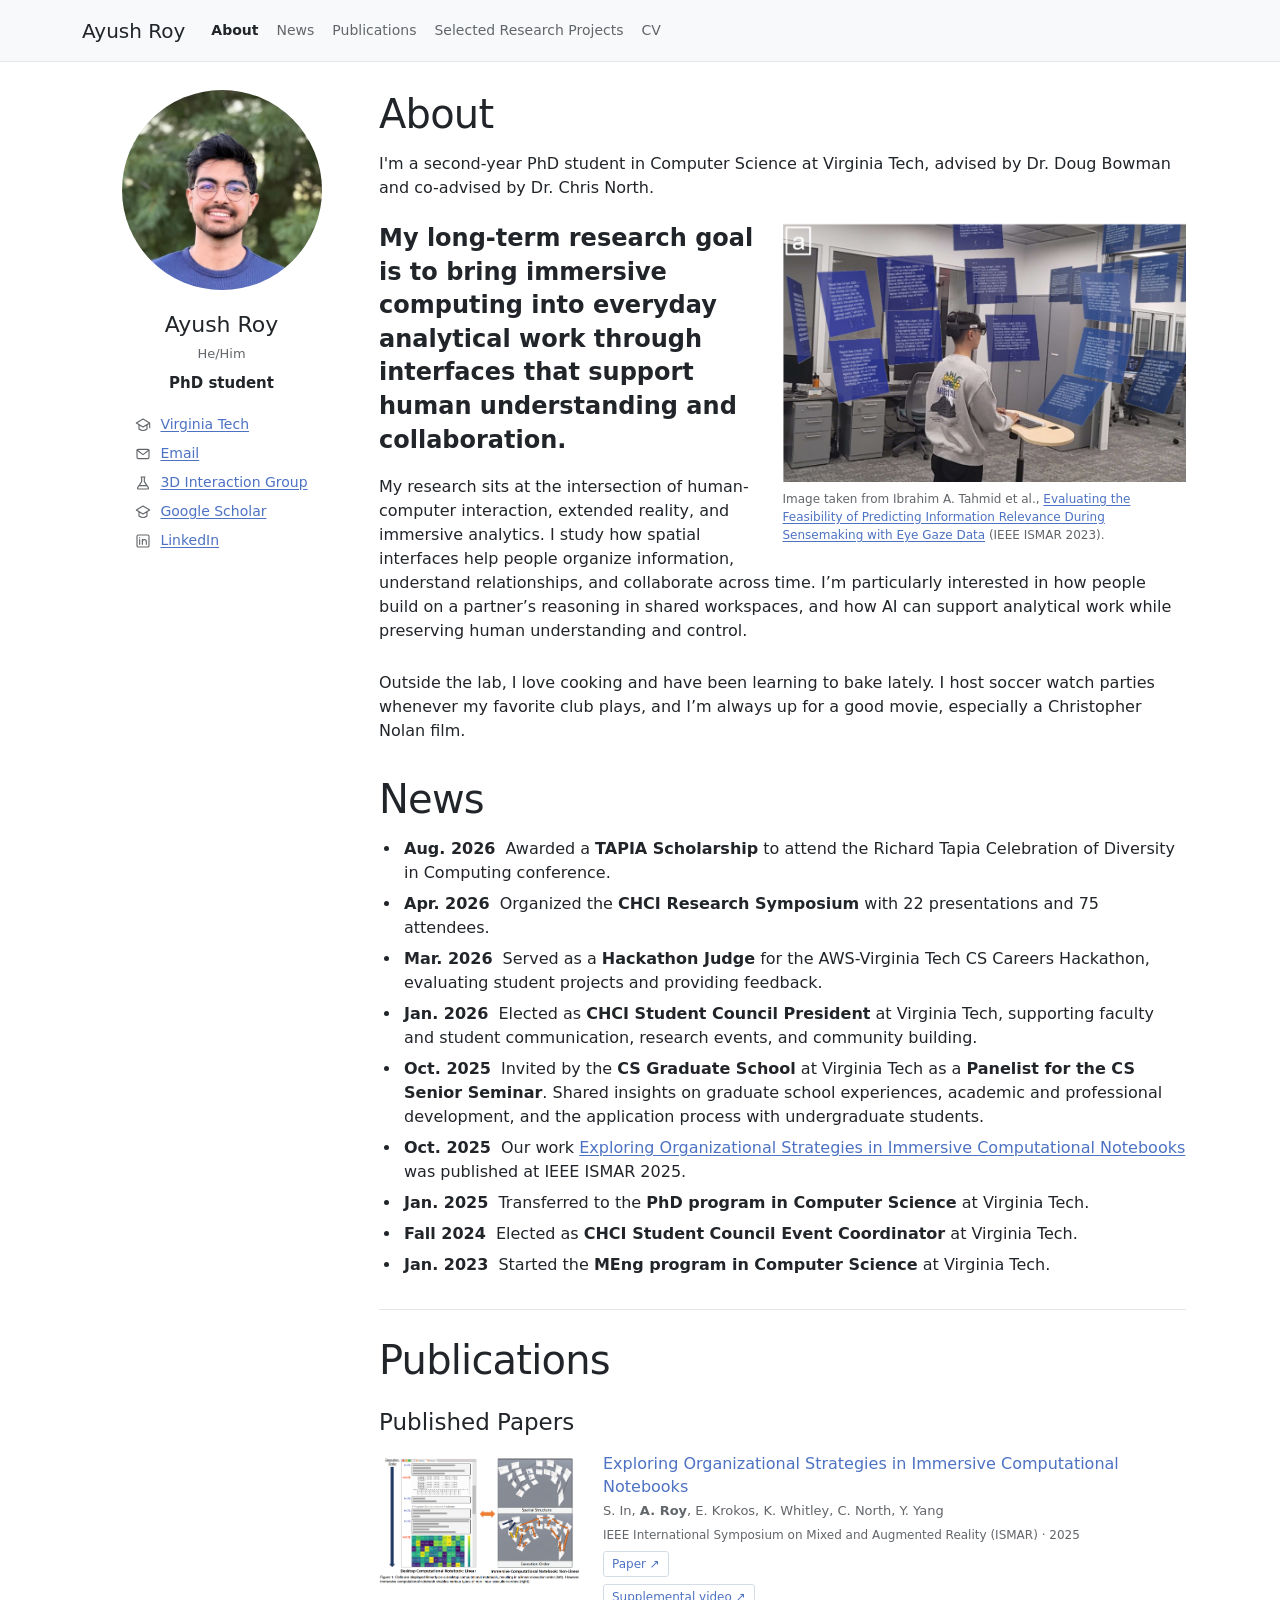
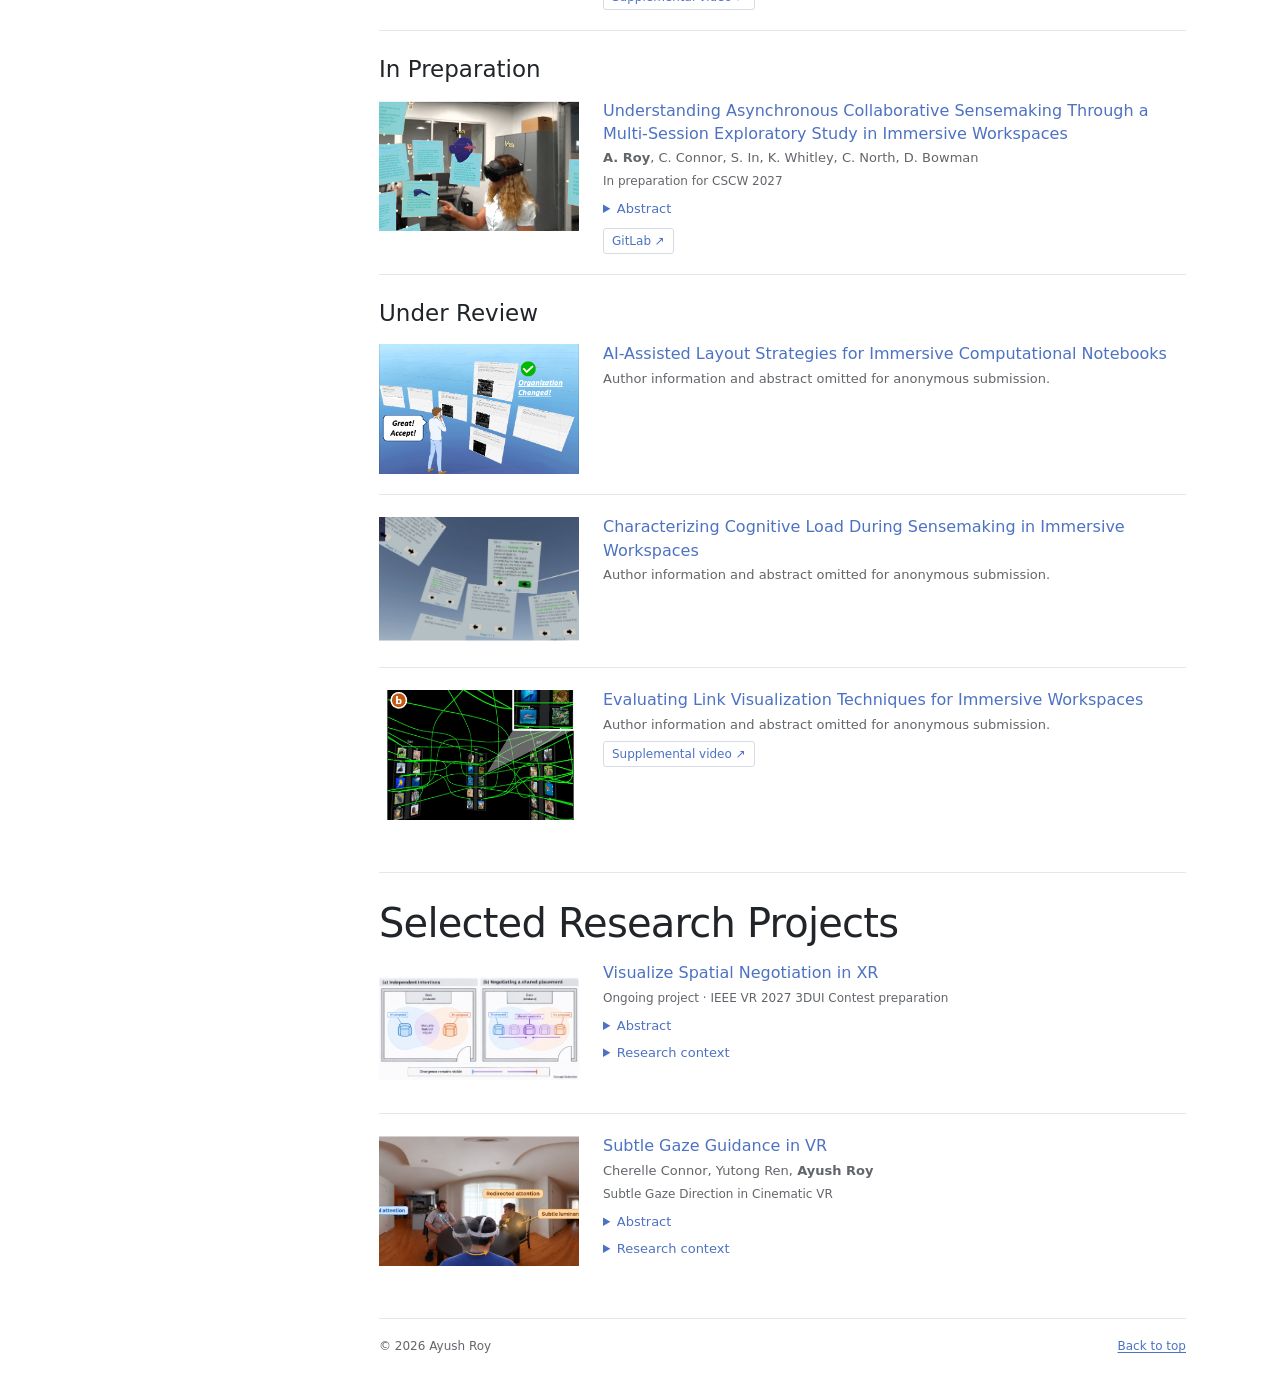
==== commit 6cd9d864: "Link asynchronous sensemaking project to GitLab repository" ====
--- a/about/index.html
+++ b/about/index.html
@@ -59,7 +59,7 @@
           <li><span class="pf-date">Jan. 2023</span> Started the <strong>MEng program in Computer Science</strong> at Virginia Tech.</li>
         </ul>
       </section>
-      <section id="pf-publications" class="pf-lower"><h2>Publications</h2><h3>Published Papers</h3><article class="pf-pub compact-publication"><figure class="teaser "><a href="/assets/images/immersive-notebook-organization-teaser.png" target="_blank" rel="noopener" aria-label="Open full-size teaser: Comparison of a linear desktop computational notebook with an immersive notebook showing nonlinear spatial structures and execution orders"><img width="1080" height="640" src="/assets/images/immersive-notebook-organization-teaser.png" alt="Comparison of a linear desktop computational notebook with an immersive notebook showing nonlinear spatial structures and execution orders" loading="lazy" decoding="async"></a></figure><div class="publication-body"><h4>Exploring Organizational Strategies in Immersive Computational Notebooks</h4><p class="pf-meta">S. In, <strong>A. Roy</strong>, E. Krokos, K. Whitley, C. North, Y. Yang</p><div class="pf-status">IEEE International Symposium on Mixed and Augmented Reality (ISMAR) · 2025</div><a class="publication-resource" href="https://ieeexplore.ieee.org/document/11220535" target="_blank" rel="noopener">Paper ↗</a><div class="pf-links"><a href="https://www.youtube.com/watch?v=w4wua9dJmTI" target="_blank" rel="noopener">Supplemental video ↗</a></div></div></article><h3>In Preparation</h3><article class="pf-pub compact-publication"><figure class="teaser thumbnail-async"><a href="/assets/images/asynchronous-sensemaking-teaser.png" target="_blank" rel="noopener" aria-label="Open full-size teaser: Shared immersive workspace with spatial documents, notes, clusters, and links"><img width="2000" height="480" src="/assets/images/asynchronous-sensemaking-teaser.png" alt="Shared immersive workspace with spatial documents, notes, clusters, and links" loading="lazy" decoding="async"></a></figure><div class="publication-body"><h4>Understanding Asynchronous Collaborative Sensemaking Through a Multi-Session Exploratory Study in Immersive Workspaces</h4><p class="pf-meta"><strong>A. Roy</strong>, C. Connor, S. In, K. Whitley, C. North, D. Bowman</p><div class="pf-status">In preparation for CSCW 2027</div><details class="publication-abstract"><summary>Abstract</summary><div class="abstract"><div class="abstract-label">Abstract</div><p>Immersive workspaces allow analysts to externalize information and reasoning in persistent spatial arrangements, but how these workspaces support collaboration across time remains underexplored. We investigate asynchronous collaborative sensemaking through a multi-session exploratory study with 30 participants in 15 dyads. Partners alternated between individual sessions in a shared immersive workspace, inheriting and building on one another’s documents, notes, clusters, and links. We combined behavioral logs with semi-structured interviews to examine collaborative strategies, handoff practices, and workspace evolution. Analysts maintain continuity by selectively following, checking, and adapting inherited work. Whether this feels collaborative depends on their ability to understand their partner’s reasoning, recognize what their partner contributed, and know how to continue. Spatial groupings and authored notes offered entry points for continuation, yet incomplete explanations, unclear conventions, and accumulated visual complexity could leave incoming analysts reconstructing the reasoning behind an arrangement. These observations suggest that persistent spatial structure alone is insufficient to communicate analytical intent. We discuss implications for asynchronous immersive workspaces that make rationale, provenance, and changes legible while supporting both independent investigation and continuity between collaborators.</p></div></details></div></article><h3>Under Review</h3><article class="pf-pub compact-publication"><figure class="teaser "><a href="/assets/images/ai-layout-strategies-teaser.png" target="_blank" rel="noopener" aria-label="Open full-size teaser: An analyst accepting an AI-assisted spatial layout change in an immersive computational notebook"><img width="652" height="440" src="/assets/images/ai-layout-strategies-teaser.png" alt="An analyst accepting an AI-assisted spatial layout change in an immersive computational notebook" loading="lazy" decoding="async"></a></figure><div class="publication-body"><h4>AI-Assisted Layout Strategies for Immersive Computational Notebooks</h4><p class="pf-meta">Author information and abstract omitted for anonymous submission.</p></div></article><article class="pf-pub compact-publication"><figure class="teaser thumbnail-cognitive"><a href="/assets/images/cognitive-load-workspace-teaser.png" target="_blank" rel="noopener" aria-label="Open full-size teaser: Three views of the VR analytical workspace: task panel, spatial document arrangement, and interactive annotations and notes"><img width="963" height="258" src="/assets/images/cognitive-load-workspace-teaser.png" alt="Three views of the VR analytical workspace: task panel, spatial document arrangement, and interactive annotations and notes" loading="lazy" decoding="async"></a></figure><div class="publication-body"><h4>Characterizing Cognitive Load During Sensemaking in Immersive Workspaces</h4><p class="pf-meta">Author information and abstract omitted for anonymous submission.</p></div></article><article class="pf-pub compact-publication"><figure class="teaser thumbnail-links"><a href="/assets/images/link-visualization-teaser.png" target="_blank" rel="noopener" aria-label="Open full-size teaser: The same 50 links in an immersive workspace shown as linear links, nonlinear links, and nonlinear links with many-to-many bundling"><img width="1106" height="365" src="/assets/images/link-visualization-teaser.png" alt="The same 50 links in an immersive workspace shown as linear links, nonlinear links, and nonlinear links with many-to-many bundling" loading="lazy" decoding="async"></a></figure><div class="publication-body"><h4>Evaluating Link Visualization Techniques for Immersive Workspaces</h4><p class="pf-meta">Author information and abstract omitted for anonymous submission.</p><div class="pf-links"><a href="https://youtu.be/0q2t1m1p4BA" target="_blank" rel="noopener">Supplemental video ↗</a></div></div></article></section>
+      <section id="pf-publications" class="pf-lower"><h2>Publications</h2><h3>Published Papers</h3><article class="pf-pub compact-publication"><figure class="teaser "><a href="/assets/images/immersive-notebook-organization-teaser.png" target="_blank" rel="noopener" aria-label="Open full-size teaser: Comparison of a linear desktop computational notebook with an immersive notebook showing nonlinear spatial structures and execution orders"><img width="1080" height="640" src="/assets/images/immersive-notebook-organization-teaser.png" alt="Comparison of a linear desktop computational notebook with an immersive notebook showing nonlinear spatial structures and execution orders" loading="lazy" decoding="async"></a></figure><div class="publication-body"><h4>Exploring Organizational Strategies in Immersive Computational Notebooks</h4><p class="pf-meta">S. In, <strong>A. Roy</strong>, E. Krokos, K. Whitley, C. North, Y. Yang</p><div class="pf-status">IEEE International Symposium on Mixed and Augmented Reality (ISMAR) · 2025</div><a class="publication-resource" href="https://ieeexplore.ieee.org/document/11220535" target="_blank" rel="noopener">Paper ↗</a><div class="pf-links"><a href="https://www.youtube.com/watch?v=w4wua9dJmTI" target="_blank" rel="noopener">Supplemental video ↗</a></div></div></article><h3>In Preparation</h3><article class="pf-pub compact-publication"><figure class="teaser thumbnail-async"><a href="/assets/images/asynchronous-sensemaking-teaser.png" target="_blank" rel="noopener" aria-label="Open full-size teaser: Shared immersive workspace with spatial documents, notes, clusters, and links"><img width="2000" height="480" src="/assets/images/asynchronous-sensemaking-teaser.png" alt="Shared immersive workspace with spatial documents, notes, clusters, and links" loading="lazy" decoding="async"></a></figure><div class="publication-body"><h4>Understanding Asynchronous Collaborative Sensemaking Through a Multi-Session Exploratory Study in Immersive Workspaces</h4><p class="pf-meta"><strong>A. Roy</strong>, C. Connor, S. In, K. Whitley, C. North, D. Bowman</p><div class="pf-status">In preparation for CSCW 2027</div><details class="publication-abstract"><summary>Abstract</summary><div class="abstract"><div class="abstract-label">Abstract</div><p>Immersive workspaces allow analysts to externalize information and reasoning in persistent spatial arrangements, but how these workspaces support collaboration across time remains underexplored. We investigate asynchronous collaborative sensemaking through a multi-session exploratory study with 30 participants in 15 dyads. Partners alternated between individual sessions in a shared immersive workspace, inheriting and building on one another’s documents, notes, clusters, and links. We combined behavioral logs with semi-structured interviews to examine collaborative strategies, handoff practices, and workspace evolution. Analysts maintain continuity by selectively following, checking, and adapting inherited work. Whether this feels collaborative depends on their ability to understand their partner’s reasoning, recognize what their partner contributed, and know how to continue. Spatial groupings and authored notes offered entry points for continuation, yet incomplete explanations, unclear conventions, and accumulated visual complexity could leave incoming analysts reconstructing the reasoning behind an arrangement. These observations suggest that persistent spatial structure alone is insufficient to communicate analytical intent. We discuss implications for asynchronous immersive workspaces that make rationale, provenance, and changes legible while supporting both independent investigation and continuity between collaborators.</p></div></details><div class="pf-links"><a href="https://gitlab.com/ayushroy24/istacollab" target="_blank" rel="noopener">GitLab ↗</a></div></div></article><h3>Under Review</h3><article class="pf-pub compact-publication"><figure class="teaser "><a href="/assets/images/ai-layout-strategies-teaser.png" target="_blank" rel="noopener" aria-label="Open full-size teaser: An analyst accepting an AI-assisted spatial layout change in an immersive computational notebook"><img width="652" height="440" src="/assets/images/ai-layout-strategies-teaser.png" alt="An analyst accepting an AI-assisted spatial layout change in an immersive computational notebook" loading="lazy" decoding="async"></a></figure><div class="publication-body"><h4>AI-Assisted Layout Strategies for Immersive Computational Notebooks</h4><p class="pf-meta">Author information and abstract omitted for anonymous submission.</p></div></article><article class="pf-pub compact-publication"><figure class="teaser thumbnail-cognitive"><a href="/assets/images/cognitive-load-workspace-teaser.png" target="_blank" rel="noopener" aria-label="Open full-size teaser: Three views of the VR analytical workspace: task panel, spatial document arrangement, and interactive annotations and notes"><img width="963" height="258" src="/assets/images/cognitive-load-workspace-teaser.png" alt="Three views of the VR analytical workspace: task panel, spatial document arrangement, and interactive annotations and notes" loading="lazy" decoding="async"></a></figure><div class="publication-body"><h4>Characterizing Cognitive Load During Sensemaking in Immersive Workspaces</h4><p class="pf-meta">Author information and abstract omitted for anonymous submission.</p></div></article><article class="pf-pub compact-publication"><figure class="teaser thumbnail-links"><a href="/assets/images/link-visualization-teaser.png" target="_blank" rel="noopener" aria-label="Open full-size teaser: The same 50 links in an immersive workspace shown as linear links, nonlinear links, and nonlinear links with many-to-many bundling"><img width="1106" height="365" src="/assets/images/link-visualization-teaser.png" alt="The same 50 links in an immersive workspace shown as linear links, nonlinear links, and nonlinear links with many-to-many bundling" loading="lazy" decoding="async"></a></figure><div class="publication-body"><h4>Evaluating Link Visualization Techniques for Immersive Workspaces</h4><p class="pf-meta">Author information and abstract omitted for anonymous submission.</p><div class="pf-links"><a href="https://youtu.be/0q2t1m1p4BA" target="_blank" rel="noopener">Supplemental video ↗</a></div></div></article></section>
       <section id="pf-projects" class="pf-lower"><h2>Selected Research Projects</h2><article class="pf-project compact-publication"><figure class="teaser "><a href="/assets/images/spatial-negotiation-placement-teaser.png" target="_blank" rel="noopener" aria-label="Open full-size teaser: Concept illustration of independent placement proposals, overlapping feasible regions, and a shared candidate along a straight connector; placement only, without rotation"><img width="1754" height="896" src="/assets/images/spatial-negotiation-placement-teaser.png" alt="Concept illustration of independent placement proposals, overlapping feasible regions, and a shared candidate along a straight connector; placement only, without rotation" loading="lazy" decoding="async"></a></figure><div class="publication-body"><h3>Visualize Spatial Negotiation in XR</h3><div class="pf-status">Ongoing project · IEEE VR 2027 3DUI Contest preparation</div><details class="publication-abstract"><summary>Abstract</summary><div class="abstract"><div class="abstract-label">Abstract</div><p>Remote collaborators making spatial decisions must reconcile different object placements, orientations, and environmental constraints. Existing approaches to shared manipulation and collaborator awareness provide important foundations, but unresolved spatial intentions can remain difficult to inspect and negotiate. We present an XR interaction technique that externalizes these intentions within a shared elastic structure containing editable replicas of complete object poses. Collaborators manipulate their own proposals while the structure continuously adapts to positional and rotational differences, making intermediate alternatives and disagreement visible without overwriting either proposal. Mutually feasible placement regions allow users to inspect concrete furniture replicas against their constraints before selecting a shared candidate. As proposals converge, the scaffold relaxes toward agreement; stretching, twisting, and fracture communicate increasing divergence and the need to reconfigure the negotiation. The rubber band serves as a shared negotiation scaffold connecting intentions, feasible alternatives, and emerging consensus. This ongoing project explores a unified direct-manipulation approach to translation, rotation, and constraint-aware spatial negotiation.</p></div></details><details class="research-context"><summary>Research context</summary><p>This project draws on prior work on collaborator-awareness cues, virtual replicas, and shared 3D object manipulation. Its focus is on making unresolved pose intentions and constraint-aware alternatives inspectable during negotiation.</p><ul><li><a href="https://www.frontiersin.org/journals/robotics-and-ai/articles/10.3389/frobt.2019.00005/full" target="_blank" rel="noopener">Piumsomboon et al. (2019): The Effects of Sharing Awareness Cues in Collaborative Mixed Reality</a></li><li><a href="https://doi.org/10.1109/TVCG.2023.3247113" target="_blank" rel="noopener">Tian et al. (2023): Using Virtual Replicas to Improve Mixed Reality Remote Collaboration</a></li><li><a href="https://doi.org/10.1109/ISMAR52148.2021.00057" target="_blank" rel="noopener">Wieland et al. (2021): Separation, Composition, or Hybrid?</a></li></ul></details></div></article><article class="pf-project compact-publication"><figure class="teaser thumbnail-gaze"><a href="/assets/images/subtle-gaze-guidance-teaser.png" target="_blank" rel="noopener" aria-label="Open full-size teaser: Illustration of head rotation toward a luminance cue; overlays are explanatory, not measured gaze data"><img width="2027" height="776" src="/assets/images/subtle-gaze-guidance-teaser.png" alt="Illustration of head rotation toward a luminance cue; overlays are explanatory, not measured gaze data" loading="lazy" decoding="async"></a></figure><div class="publication-body"><h3>Subtle Gaze Guidance in VR</h3><p class="pf-meta">Cherelle Connor, Yutong Ren, <strong>Ayush Roy</strong></p><div class="pf-status">Subtle Gaze Direction in Cinematic VR</div><details class="publication-abstract"><summary>Abstract</summary><div class="abstract"><div class="abstract-label">Abstract</div><p>Cinematic experiences use well-established editing techniques to guide user attention throughout narrative content. With the growing prominence of head-worn displays (HWD), there has been an increase in the use of this medium to create Cinematic Virtual Reality (CVR) experiences. However, given that CVR allows viewers to perceive content in 360 degrees, directors are no longer able to control how and when viewers see certain content within the scene. This provides an opportunity for bad actors to misguide users or misrepresent characters during the scene through the use of subtle gaze direction attacks. In this study, we investigate this threat by implementing subtle gaze direction cues within CVR scenes and examining whether they can redirect viewers’ attention away from relevant narrative content and toward attacker-selected content. We developed a subtle cue by modulating the luminance of a circular region of pixels within the scene. The cues were then placed either directly on a specific item or character within a region of interest (in-world cue) or in the periphery in order to guide the viewer to the appropriate region of interest (periphery cue). Our findings suggest that most viewers did not recognize the presence of the in-world cue and shifted their gaze toward the cue, showing a susceptibility to this type of attack. However, most of the participants did notice the periphery cue, but did not find it distracting. Overall, we believe that while the use of subtle gaze direction can provide unobtrusive guidance within CVR scenes, it also has the potential to redirect user attention and shape their perception of the content.</p></div></details><details class="research-context"><summary>Research context</summary><p>Related work provides the perceptual basis for subtle cues and evidence from immersive displays. This project examines their potential misuse in cinematic VR.</p><ul><li><a href="https://doi.org/10.1145/1559755.1559757" target="_blank" rel="noopener">Bailey et al. (2009), Subtle Gaze Direction</a>: Brief peripheral image modulation combined with eye tracking can redirect gaze. This provides a foundation for the luminance cue mechanism.</li><li><a href="https://graphics.tu-bs.de/upload/publications/grogorick2018vr_posterdesc.pdf" target="_blank" rel="noopener">Grogorick et al. (2018), Gaze Guidance in Immersive Environments</a>: Among five techniques tested on immersive panorama images, local luminance modulation was most effective during the first second. This motivates testing such cues in VR; it does not establish effects on narrative interpretation.</li></ul></details></div></article></section>
       <footer class="pf-footer"><span>© <span id="year">2026</span> Ayush Roy</span><a href="/about" data-section="pf-about">Back to top</a></footer>
     </main>
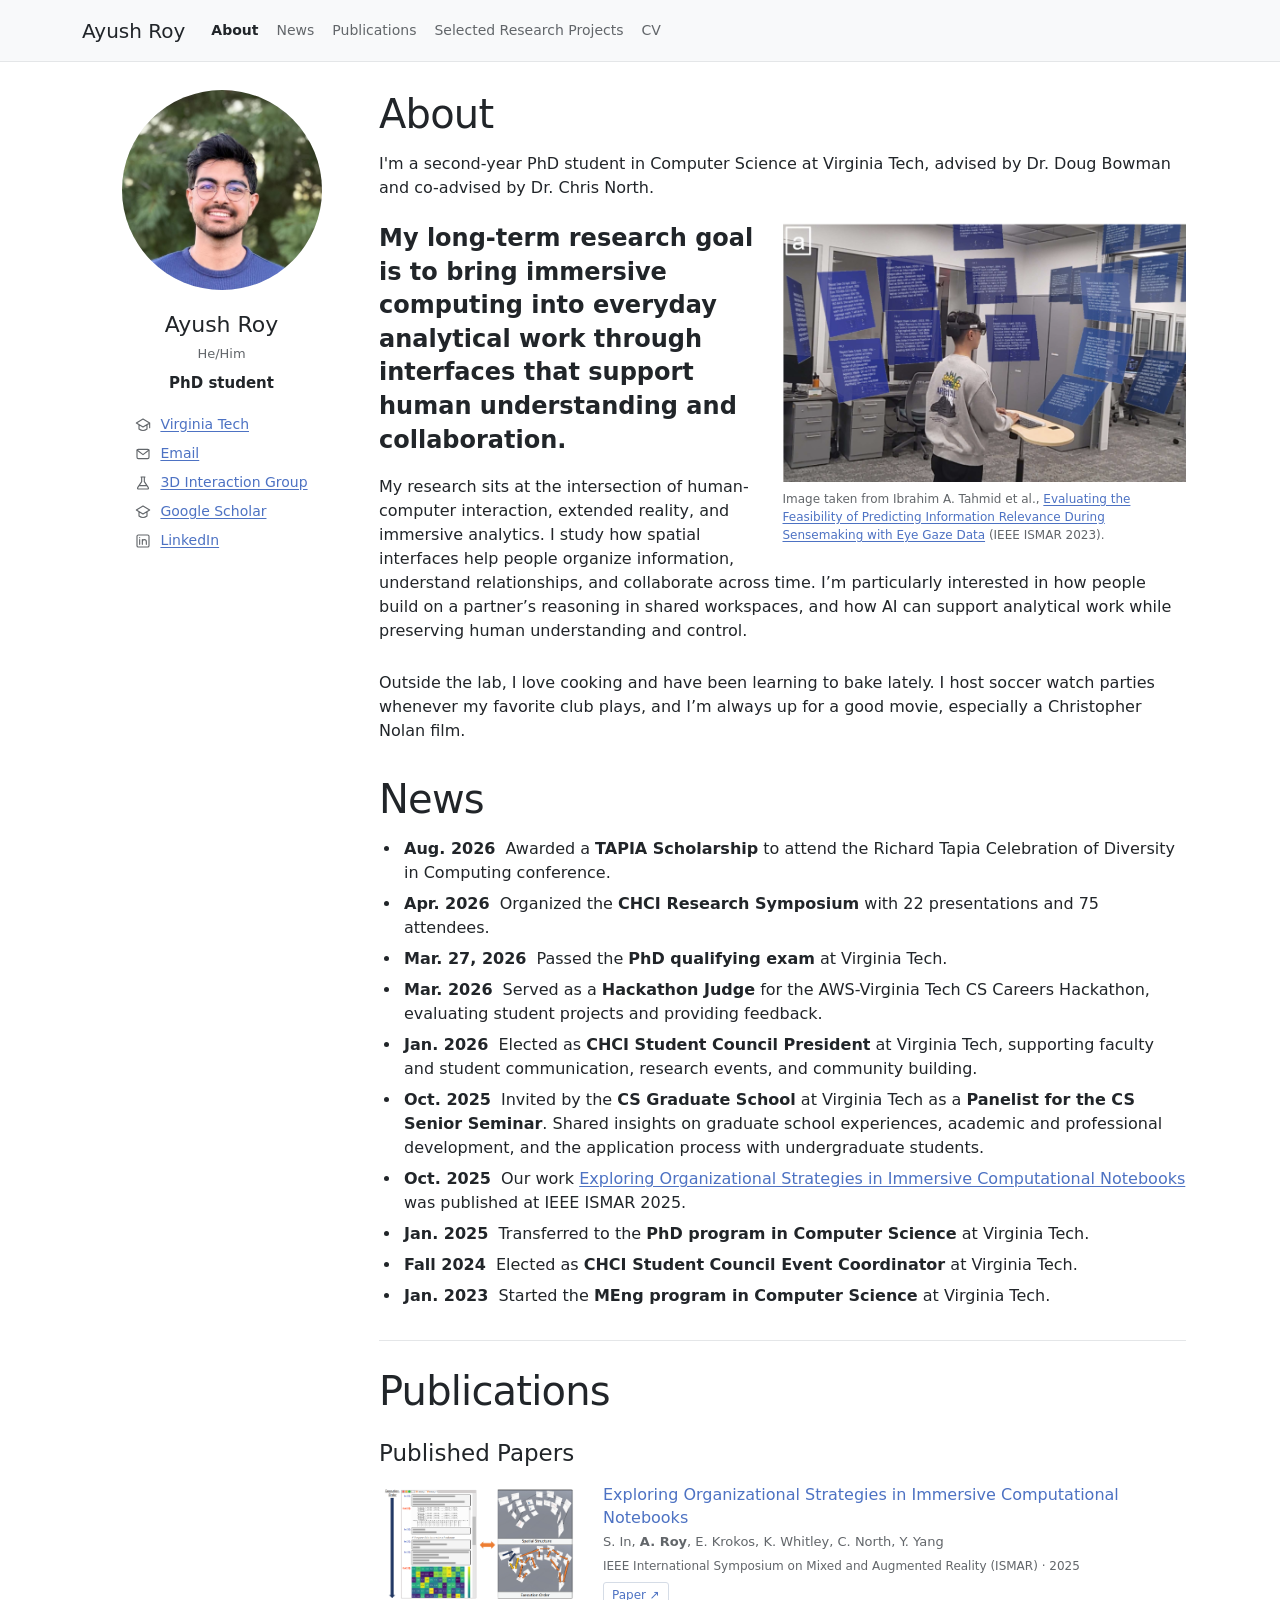
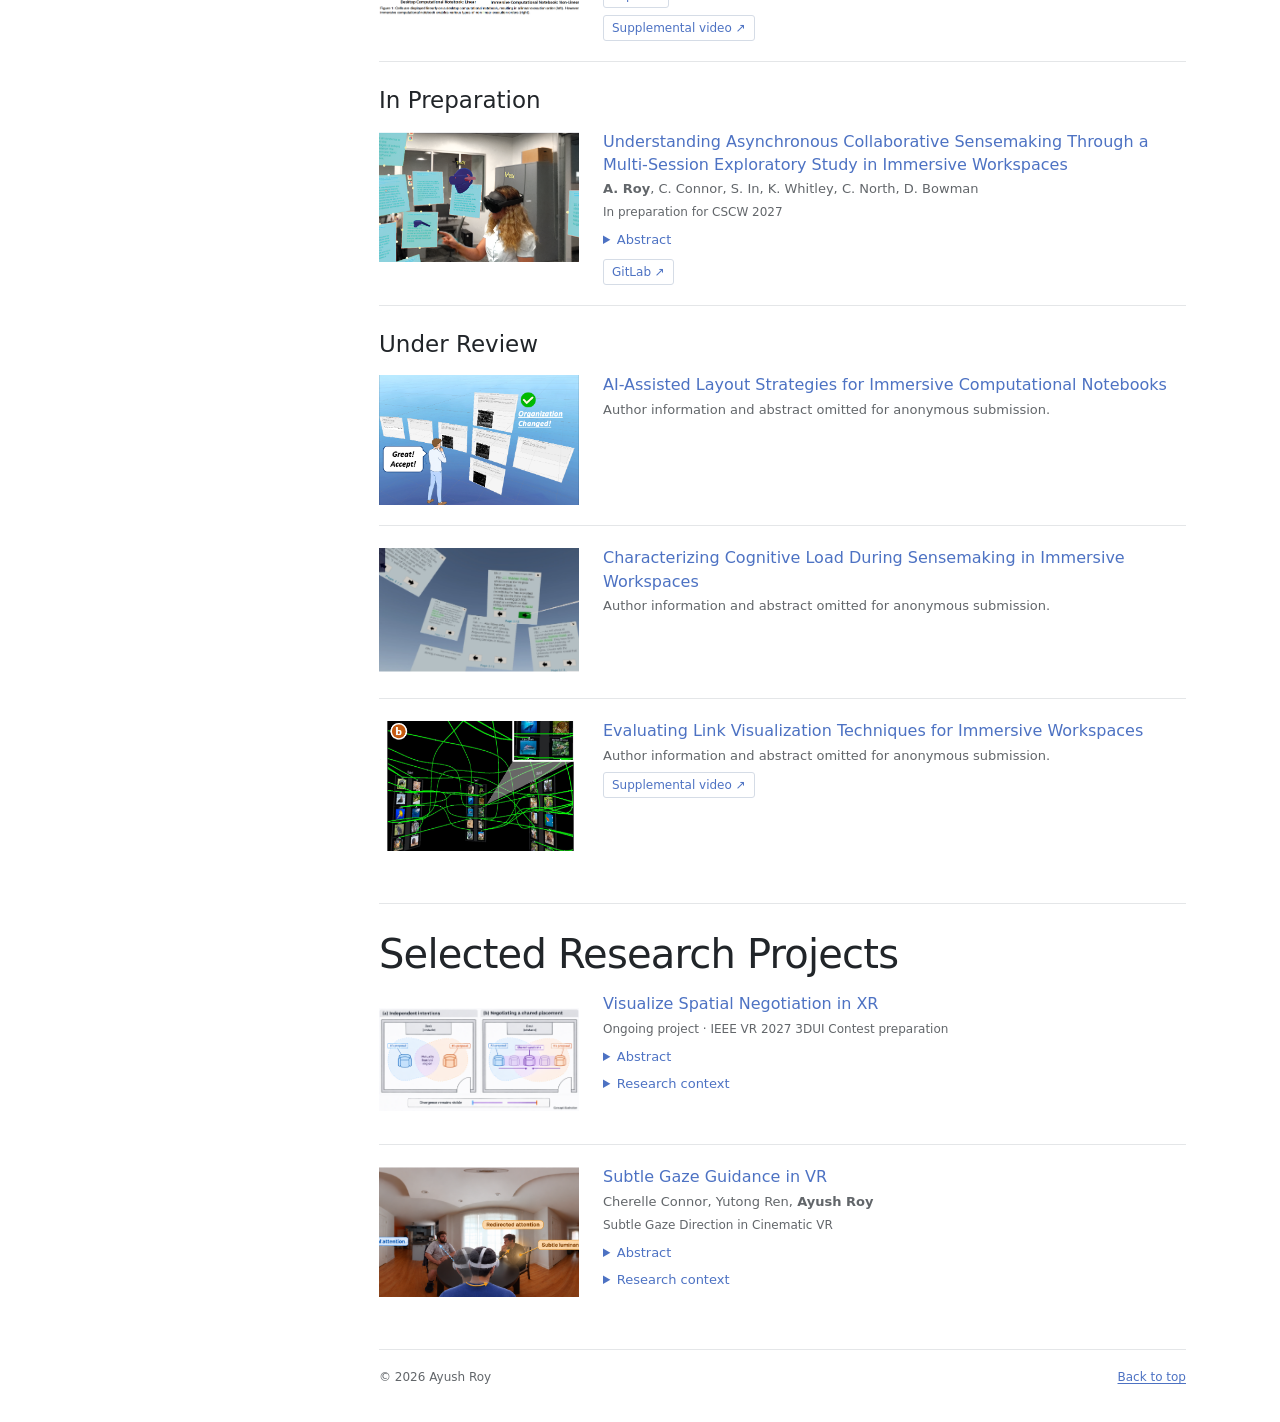
==== commit 42689d2d: "Add PhD qualifying exam milestone to News" ====
--- a/about/index.html
+++ b/about/index.html
@@ -50,6 +50,7 @@
         <ul class="pf-timeline">
           <li><span class="pf-date">Aug. 2026</span> Awarded a <strong>TAPIA Scholarship</strong> to attend the Richard Tapia Celebration of Diversity in Computing conference.</li>
           <li><span class="pf-date">Apr. 2026</span> Organized the <strong>CHCI Research Symposium</strong> with 22 presentations and 75 attendees.</li>
+          <li><span class="pf-date">Mar. 27, 2026</span> Passed the <strong>PhD qualifying exam</strong> at Virginia Tech.</li>
           <li><span class="pf-date">Mar. 2026</span> Served as a <strong>Hackathon Judge</strong> for the AWS-Virginia Tech CS Careers Hackathon, evaluating student projects and providing feedback.</li>
           <li><span class="pf-date">Jan. 2026</span> Elected as <strong>CHCI Student Council President</strong> at Virginia Tech, supporting faculty and student communication, research events, and community building.</li>
           <li><span class="pf-date">Oct. 2025</span> Invited by the <strong>CS Graduate School</strong> at Virginia Tech as a <strong>Panelist for the CS Senior Seminar</strong>. Shared insights on graduate school experiences, academic and professional development, and the application process with undergraduate students.</li>
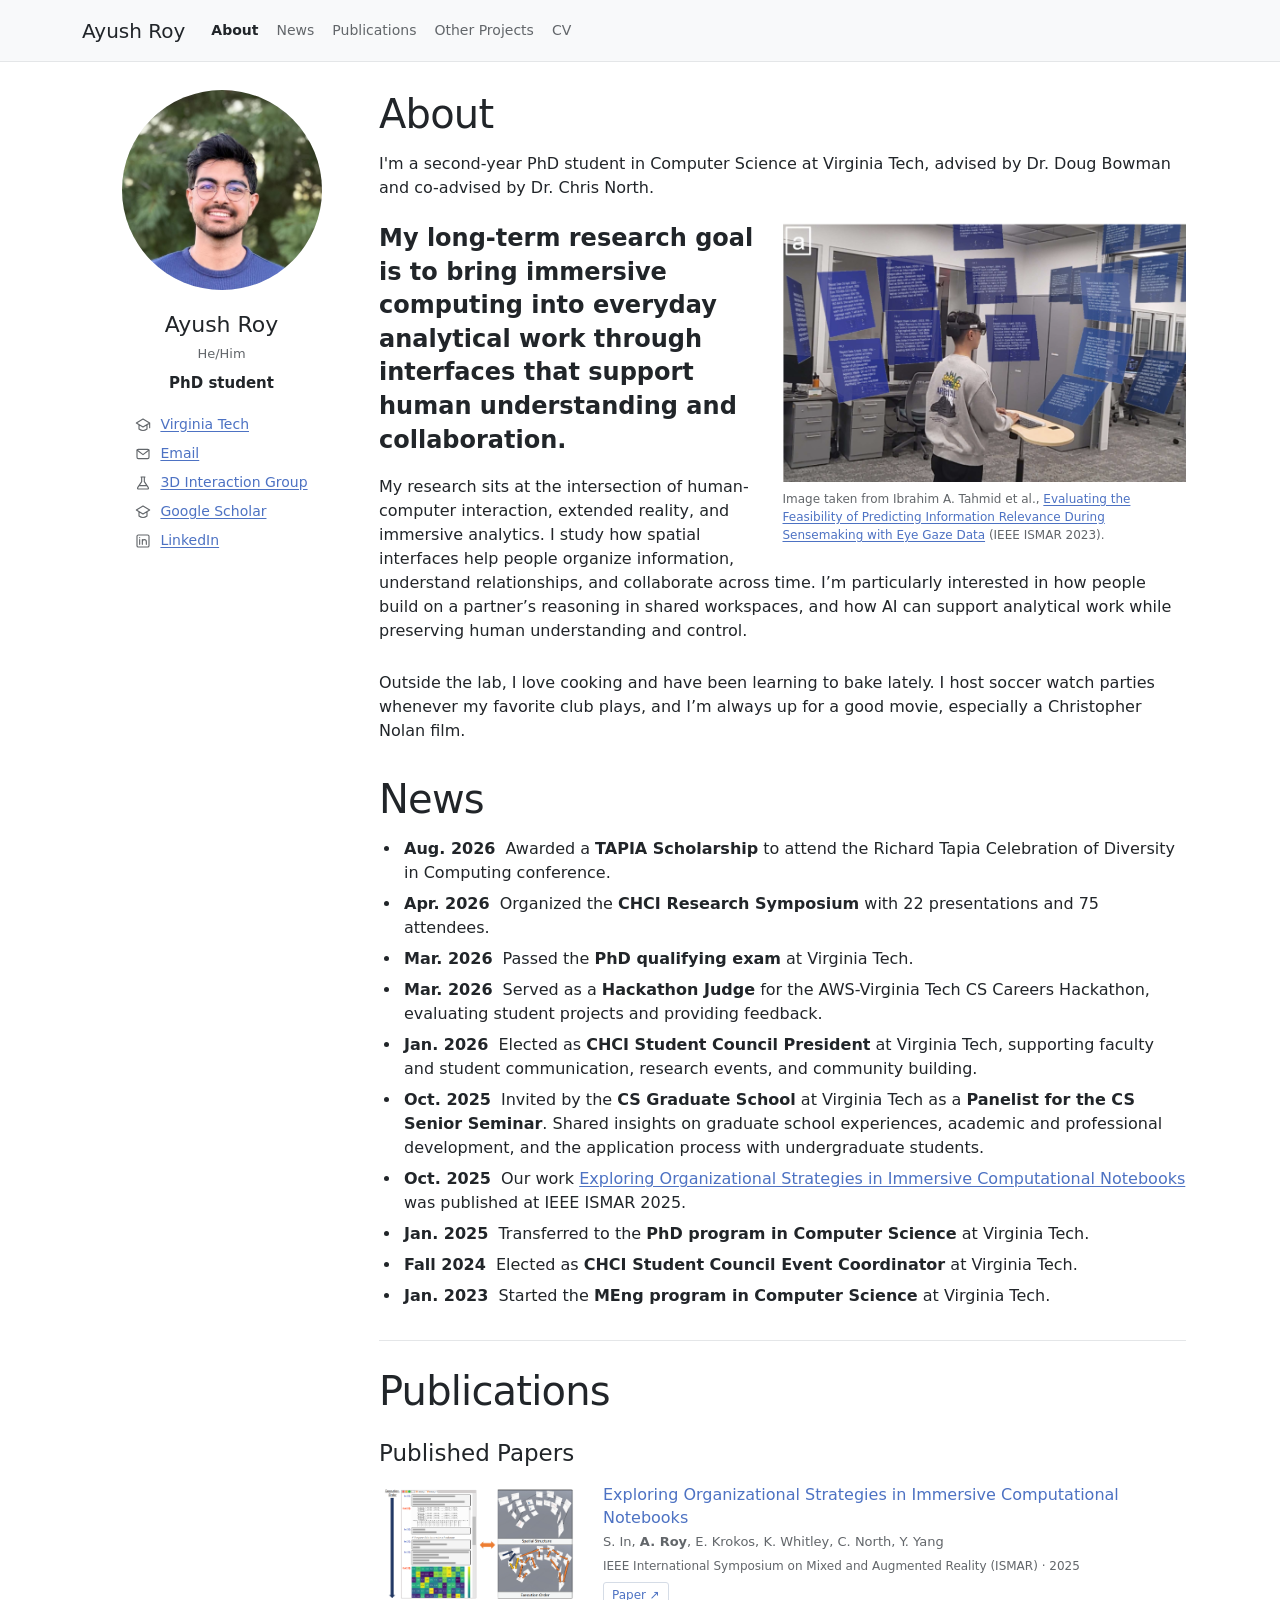
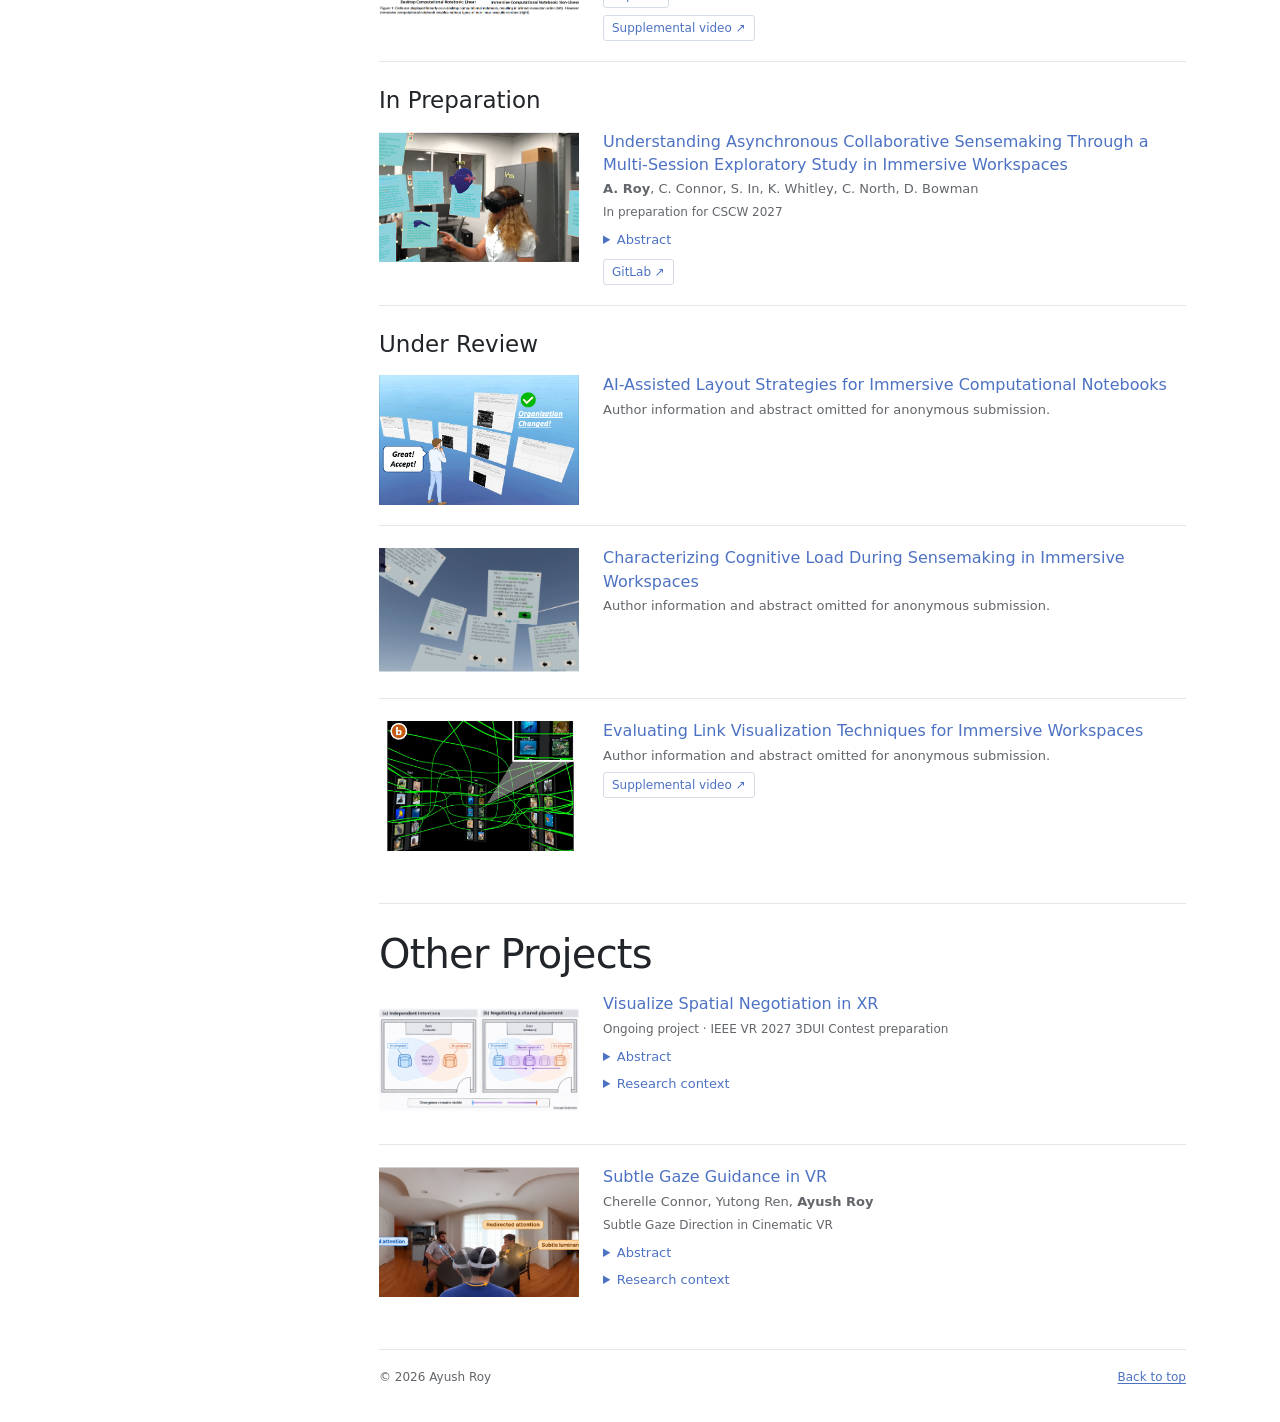
==== commit e098d0ac: "Rename Other Projects and standardize qualifying exam date" ====
--- a/about/index.html
+++ b/about/index.html
@@ -10,7 +10,7 @@
       <a href="/about" data-section="pf-about" aria-current="location">About</a>
       <a href="/news" data-section="pf-timeline">News</a>
       <a href="/publications" data-section="pf-publications">Publications</a>
-      <a href="/projects" data-section="pf-projects">Selected Research Projects</a>
+      <a href="/projects" data-section="pf-projects">Other Projects</a>
       <a href="/assets/ayush-roy-resume.pdf">CV</a>
     </nav>
   </header>
@@ -50,7 +50,7 @@
         <ul class="pf-timeline">
           <li><span class="pf-date">Aug. 2026</span> Awarded a <strong>TAPIA Scholarship</strong> to attend the Richard Tapia Celebration of Diversity in Computing conference.</li>
           <li><span class="pf-date">Apr. 2026</span> Organized the <strong>CHCI Research Symposium</strong> with 22 presentations and 75 attendees.</li>
-          <li><span class="pf-date">Mar. 27, 2026</span> Passed the <strong>PhD qualifying exam</strong> at Virginia Tech.</li>
+          <li><span class="pf-date">Mar. 2026</span> Passed the <strong>PhD qualifying exam</strong> at Virginia Tech.</li>
           <li><span class="pf-date">Mar. 2026</span> Served as a <strong>Hackathon Judge</strong> for the AWS-Virginia Tech CS Careers Hackathon, evaluating student projects and providing feedback.</li>
           <li><span class="pf-date">Jan. 2026</span> Elected as <strong>CHCI Student Council President</strong> at Virginia Tech, supporting faculty and student communication, research events, and community building.</li>
           <li><span class="pf-date">Oct. 2025</span> Invited by the <strong>CS Graduate School</strong> at Virginia Tech as a <strong>Panelist for the CS Senior Seminar</strong>. Shared insights on graduate school experiences, academic and professional development, and the application process with undergraduate students.</li>
@@ -61,7 +61,7 @@
         </ul>
       </section>
       <section id="pf-publications" class="pf-lower"><h2>Publications</h2><h3>Published Papers</h3><article class="pf-pub compact-publication"><figure class="teaser "><a href="/assets/images/immersive-notebook-organization-teaser.png" target="_blank" rel="noopener" aria-label="Open full-size teaser: Comparison of a linear desktop computational notebook with an immersive notebook showing nonlinear spatial structures and execution orders"><img width="1080" height="640" src="/assets/images/immersive-notebook-organization-teaser.png" alt="Comparison of a linear desktop computational notebook with an immersive notebook showing nonlinear spatial structures and execution orders" loading="lazy" decoding="async"></a></figure><div class="publication-body"><h4>Exploring Organizational Strategies in Immersive Computational Notebooks</h4><p class="pf-meta">S. In, <strong>A. Roy</strong>, E. Krokos, K. Whitley, C. North, Y. Yang</p><div class="pf-status">IEEE International Symposium on Mixed and Augmented Reality (ISMAR) · 2025</div><a class="publication-resource" href="https://ieeexplore.ieee.org/document/11220535" target="_blank" rel="noopener">Paper ↗</a><div class="pf-links"><a href="https://www.youtube.com/watch?v=w4wua9dJmTI" target="_blank" rel="noopener">Supplemental video ↗</a></div></div></article><h3>In Preparation</h3><article class="pf-pub compact-publication"><figure class="teaser thumbnail-async"><a href="/assets/images/asynchronous-sensemaking-teaser.png" target="_blank" rel="noopener" aria-label="Open full-size teaser: Shared immersive workspace with spatial documents, notes, clusters, and links"><img width="2000" height="480" src="/assets/images/asynchronous-sensemaking-teaser.png" alt="Shared immersive workspace with spatial documents, notes, clusters, and links" loading="lazy" decoding="async"></a></figure><div class="publication-body"><h4>Understanding Asynchronous Collaborative Sensemaking Through a Multi-Session Exploratory Study in Immersive Workspaces</h4><p class="pf-meta"><strong>A. Roy</strong>, C. Connor, S. In, K. Whitley, C. North, D. Bowman</p><div class="pf-status">In preparation for CSCW 2027</div><details class="publication-abstract"><summary>Abstract</summary><div class="abstract"><div class="abstract-label">Abstract</div><p>Immersive workspaces allow analysts to externalize information and reasoning in persistent spatial arrangements, but how these workspaces support collaboration across time remains underexplored. We investigate asynchronous collaborative sensemaking through a multi-session exploratory study with 30 participants in 15 dyads. Partners alternated between individual sessions in a shared immersive workspace, inheriting and building on one another’s documents, notes, clusters, and links. We combined behavioral logs with semi-structured interviews to examine collaborative strategies, handoff practices, and workspace evolution. Analysts maintain continuity by selectively following, checking, and adapting inherited work. Whether this feels collaborative depends on their ability to understand their partner’s reasoning, recognize what their partner contributed, and know how to continue. Spatial groupings and authored notes offered entry points for continuation, yet incomplete explanations, unclear conventions, and accumulated visual complexity could leave incoming analysts reconstructing the reasoning behind an arrangement. These observations suggest that persistent spatial structure alone is insufficient to communicate analytical intent. We discuss implications for asynchronous immersive workspaces that make rationale, provenance, and changes legible while supporting both independent investigation and continuity between collaborators.</p></div></details><div class="pf-links"><a href="https://gitlab.com/ayushroy24/istacollab" target="_blank" rel="noopener">GitLab ↗</a></div></div></article><h3>Under Review</h3><article class="pf-pub compact-publication"><figure class="teaser "><a href="/assets/images/ai-layout-strategies-teaser.png" target="_blank" rel="noopener" aria-label="Open full-size teaser: An analyst accepting an AI-assisted spatial layout change in an immersive computational notebook"><img width="652" height="440" src="/assets/images/ai-layout-strategies-teaser.png" alt="An analyst accepting an AI-assisted spatial layout change in an immersive computational notebook" loading="lazy" decoding="async"></a></figure><div class="publication-body"><h4>AI-Assisted Layout Strategies for Immersive Computational Notebooks</h4><p class="pf-meta">Author information and abstract omitted for anonymous submission.</p></div></article><article class="pf-pub compact-publication"><figure class="teaser thumbnail-cognitive"><a href="/assets/images/cognitive-load-workspace-teaser.png" target="_blank" rel="noopener" aria-label="Open full-size teaser: Three views of the VR analytical workspace: task panel, spatial document arrangement, and interactive annotations and notes"><img width="963" height="258" src="/assets/images/cognitive-load-workspace-teaser.png" alt="Three views of the VR analytical workspace: task panel, spatial document arrangement, and interactive annotations and notes" loading="lazy" decoding="async"></a></figure><div class="publication-body"><h4>Characterizing Cognitive Load During Sensemaking in Immersive Workspaces</h4><p class="pf-meta">Author information and abstract omitted for anonymous submission.</p></div></article><article class="pf-pub compact-publication"><figure class="teaser thumbnail-links"><a href="/assets/images/link-visualization-teaser.png" target="_blank" rel="noopener" aria-label="Open full-size teaser: The same 50 links in an immersive workspace shown as linear links, nonlinear links, and nonlinear links with many-to-many bundling"><img width="1106" height="365" src="/assets/images/link-visualization-teaser.png" alt="The same 50 links in an immersive workspace shown as linear links, nonlinear links, and nonlinear links with many-to-many bundling" loading="lazy" decoding="async"></a></figure><div class="publication-body"><h4>Evaluating Link Visualization Techniques for Immersive Workspaces</h4><p class="pf-meta">Author information and abstract omitted for anonymous submission.</p><div class="pf-links"><a href="https://youtu.be/0q2t1m1p4BA" target="_blank" rel="noopener">Supplemental video ↗</a></div></div></article></section>
-      <section id="pf-projects" class="pf-lower"><h2>Selected Research Projects</h2><article class="pf-project compact-publication"><figure class="teaser "><a href="/assets/images/spatial-negotiation-placement-teaser.png" target="_blank" rel="noopener" aria-label="Open full-size teaser: Concept illustration of independent placement proposals, overlapping feasible regions, and a shared candidate along a straight connector; placement only, without rotation"><img width="1754" height="896" src="/assets/images/spatial-negotiation-placement-teaser.png" alt="Concept illustration of independent placement proposals, overlapping feasible regions, and a shared candidate along a straight connector; placement only, without rotation" loading="lazy" decoding="async"></a></figure><div class="publication-body"><h3>Visualize Spatial Negotiation in XR</h3><div class="pf-status">Ongoing project · IEEE VR 2027 3DUI Contest preparation</div><details class="publication-abstract"><summary>Abstract</summary><div class="abstract"><div class="abstract-label">Abstract</div><p>Remote collaborators making spatial decisions must reconcile different object placements, orientations, and environmental constraints. Existing approaches to shared manipulation and collaborator awareness provide important foundations, but unresolved spatial intentions can remain difficult to inspect and negotiate. We present an XR interaction technique that externalizes these intentions within a shared elastic structure containing editable replicas of complete object poses. Collaborators manipulate their own proposals while the structure continuously adapts to positional and rotational differences, making intermediate alternatives and disagreement visible without overwriting either proposal. Mutually feasible placement regions allow users to inspect concrete furniture replicas against their constraints before selecting a shared candidate. As proposals converge, the scaffold relaxes toward agreement; stretching, twisting, and fracture communicate increasing divergence and the need to reconfigure the negotiation. The rubber band serves as a shared negotiation scaffold connecting intentions, feasible alternatives, and emerging consensus. This ongoing project explores a unified direct-manipulation approach to translation, rotation, and constraint-aware spatial negotiation.</p></div></details><details class="research-context"><summary>Research context</summary><p>This project draws on prior work on collaborator-awareness cues, virtual replicas, and shared 3D object manipulation. Its focus is on making unresolved pose intentions and constraint-aware alternatives inspectable during negotiation.</p><ul><li><a href="https://www.frontiersin.org/journals/robotics-and-ai/articles/10.3389/frobt.2019.00005/full" target="_blank" rel="noopener">Piumsomboon et al. (2019): The Effects of Sharing Awareness Cues in Collaborative Mixed Reality</a></li><li><a href="https://doi.org/10.1109/TVCG.2023.3247113" target="_blank" rel="noopener">Tian et al. (2023): Using Virtual Replicas to Improve Mixed Reality Remote Collaboration</a></li><li><a href="https://doi.org/10.1109/ISMAR52148.2021.00057" target="_blank" rel="noopener">Wieland et al. (2021): Separation, Composition, or Hybrid?</a></li></ul></details></div></article><article class="pf-project compact-publication"><figure class="teaser thumbnail-gaze"><a href="/assets/images/subtle-gaze-guidance-teaser.png" target="_blank" rel="noopener" aria-label="Open full-size teaser: Illustration of head rotation toward a luminance cue; overlays are explanatory, not measured gaze data"><img width="2027" height="776" src="/assets/images/subtle-gaze-guidance-teaser.png" alt="Illustration of head rotation toward a luminance cue; overlays are explanatory, not measured gaze data" loading="lazy" decoding="async"></a></figure><div class="publication-body"><h3>Subtle Gaze Guidance in VR</h3><p class="pf-meta">Cherelle Connor, Yutong Ren, <strong>Ayush Roy</strong></p><div class="pf-status">Subtle Gaze Direction in Cinematic VR</div><details class="publication-abstract"><summary>Abstract</summary><div class="abstract"><div class="abstract-label">Abstract</div><p>Cinematic experiences use well-established editing techniques to guide user attention throughout narrative content. With the growing prominence of head-worn displays (HWD), there has been an increase in the use of this medium to create Cinematic Virtual Reality (CVR) experiences. However, given that CVR allows viewers to perceive content in 360 degrees, directors are no longer able to control how and when viewers see certain content within the scene. This provides an opportunity for bad actors to misguide users or misrepresent characters during the scene through the use of subtle gaze direction attacks. In this study, we investigate this threat by implementing subtle gaze direction cues within CVR scenes and examining whether they can redirect viewers’ attention away from relevant narrative content and toward attacker-selected content. We developed a subtle cue by modulating the luminance of a circular region of pixels within the scene. The cues were then placed either directly on a specific item or character within a region of interest (in-world cue) or in the periphery in order to guide the viewer to the appropriate region of interest (periphery cue). Our findings suggest that most viewers did not recognize the presence of the in-world cue and shifted their gaze toward the cue, showing a susceptibility to this type of attack. However, most of the participants did notice the periphery cue, but did not find it distracting. Overall, we believe that while the use of subtle gaze direction can provide unobtrusive guidance within CVR scenes, it also has the potential to redirect user attention and shape their perception of the content.</p></div></details><details class="research-context"><summary>Research context</summary><p>Related work provides the perceptual basis for subtle cues and evidence from immersive displays. This project examines their potential misuse in cinematic VR.</p><ul><li><a href="https://doi.org/10.1145/1559755.1559757" target="_blank" rel="noopener">Bailey et al. (2009), Subtle Gaze Direction</a>: Brief peripheral image modulation combined with eye tracking can redirect gaze. This provides a foundation for the luminance cue mechanism.</li><li><a href="https://graphics.tu-bs.de/upload/publications/grogorick2018vr_posterdesc.pdf" target="_blank" rel="noopener">Grogorick et al. (2018), Gaze Guidance in Immersive Environments</a>: Among five techniques tested on immersive panorama images, local luminance modulation was most effective during the first second. This motivates testing such cues in VR; it does not establish effects on narrative interpretation.</li></ul></details></div></article></section>
+      <section id="pf-projects" class="pf-lower"><h2>Other Projects</h2><article class="pf-project compact-publication"><figure class="teaser "><a href="/assets/images/spatial-negotiation-placement-teaser.png" target="_blank" rel="noopener" aria-label="Open full-size teaser: Concept illustration of independent placement proposals, overlapping feasible regions, and a shared candidate along a straight connector; placement only, without rotation"><img width="1754" height="896" src="/assets/images/spatial-negotiation-placement-teaser.png" alt="Concept illustration of independent placement proposals, overlapping feasible regions, and a shared candidate along a straight connector; placement only, without rotation" loading="lazy" decoding="async"></a></figure><div class="publication-body"><h3>Visualize Spatial Negotiation in XR</h3><div class="pf-status">Ongoing project · IEEE VR 2027 3DUI Contest preparation</div><details class="publication-abstract"><summary>Abstract</summary><div class="abstract"><div class="abstract-label">Abstract</div><p>Remote collaborators making spatial decisions must reconcile different object placements, orientations, and environmental constraints. Existing approaches to shared manipulation and collaborator awareness provide important foundations, but unresolved spatial intentions can remain difficult to inspect and negotiate. We present an XR interaction technique that externalizes these intentions within a shared elastic structure containing editable replicas of complete object poses. Collaborators manipulate their own proposals while the structure continuously adapts to positional and rotational differences, making intermediate alternatives and disagreement visible without overwriting either proposal. Mutually feasible placement regions allow users to inspect concrete furniture replicas against their constraints before selecting a shared candidate. As proposals converge, the scaffold relaxes toward agreement; stretching, twisting, and fracture communicate increasing divergence and the need to reconfigure the negotiation. The rubber band serves as a shared negotiation scaffold connecting intentions, feasible alternatives, and emerging consensus. This ongoing project explores a unified direct-manipulation approach to translation, rotation, and constraint-aware spatial negotiation.</p></div></details><details class="research-context"><summary>Research context</summary><p>This project draws on prior work on collaborator-awareness cues, virtual replicas, and shared 3D object manipulation. Its focus is on making unresolved pose intentions and constraint-aware alternatives inspectable during negotiation.</p><ul><li><a href="https://www.frontiersin.org/journals/robotics-and-ai/articles/10.3389/frobt.2019.00005/full" target="_blank" rel="noopener">Piumsomboon et al. (2019): The Effects of Sharing Awareness Cues in Collaborative Mixed Reality</a></li><li><a href="https://doi.org/10.1109/TVCG.2023.3247113" target="_blank" rel="noopener">Tian et al. (2023): Using Virtual Replicas to Improve Mixed Reality Remote Collaboration</a></li><li><a href="https://doi.org/10.1109/ISMAR52148.2021.00057" target="_blank" rel="noopener">Wieland et al. (2021): Separation, Composition, or Hybrid?</a></li></ul></details></div></article><article class="pf-project compact-publication"><figure class="teaser thumbnail-gaze"><a href="/assets/images/subtle-gaze-guidance-teaser.png" target="_blank" rel="noopener" aria-label="Open full-size teaser: Illustration of head rotation toward a luminance cue; overlays are explanatory, not measured gaze data"><img width="2027" height="776" src="/assets/images/subtle-gaze-guidance-teaser.png" alt="Illustration of head rotation toward a luminance cue; overlays are explanatory, not measured gaze data" loading="lazy" decoding="async"></a></figure><div class="publication-body"><h3>Subtle Gaze Guidance in VR</h3><p class="pf-meta">Cherelle Connor, Yutong Ren, <strong>Ayush Roy</strong></p><div class="pf-status">Subtle Gaze Direction in Cinematic VR</div><details class="publication-abstract"><summary>Abstract</summary><div class="abstract"><div class="abstract-label">Abstract</div><p>Cinematic experiences use well-established editing techniques to guide user attention throughout narrative content. With the growing prominence of head-worn displays (HWD), there has been an increase in the use of this medium to create Cinematic Virtual Reality (CVR) experiences. However, given that CVR allows viewers to perceive content in 360 degrees, directors are no longer able to control how and when viewers see certain content within the scene. This provides an opportunity for bad actors to misguide users or misrepresent characters during the scene through the use of subtle gaze direction attacks. In this study, we investigate this threat by implementing subtle gaze direction cues within CVR scenes and examining whether they can redirect viewers’ attention away from relevant narrative content and toward attacker-selected content. We developed a subtle cue by modulating the luminance of a circular region of pixels within the scene. The cues were then placed either directly on a specific item or character within a region of interest (in-world cue) or in the periphery in order to guide the viewer to the appropriate region of interest (periphery cue). Our findings suggest that most viewers did not recognize the presence of the in-world cue and shifted their gaze toward the cue, showing a susceptibility to this type of attack. However, most of the participants did notice the periphery cue, but did not find it distracting. Overall, we believe that while the use of subtle gaze direction can provide unobtrusive guidance within CVR scenes, it also has the potential to redirect user attention and shape their perception of the content.</p></div></details><details class="research-context"><summary>Research context</summary><p>Related work provides the perceptual basis for subtle cues and evidence from immersive displays. This project examines their potential misuse in cinematic VR.</p><ul><li><a href="https://doi.org/10.1145/1559755.1559757" target="_blank" rel="noopener">Bailey et al. (2009), Subtle Gaze Direction</a>: Brief peripheral image modulation combined with eye tracking can redirect gaze. This provides a foundation for the luminance cue mechanism.</li><li><a href="https://graphics.tu-bs.de/upload/publications/grogorick2018vr_posterdesc.pdf" target="_blank" rel="noopener">Grogorick et al. (2018), Gaze Guidance in Immersive Environments</a>: Among five techniques tested on immersive panorama images, local luminance modulation was most effective during the first second. This motivates testing such cues in VR; it does not establish effects on narrative interpretation.</li></ul></details></div></article></section>
       <footer class="pf-footer"><span>© <span id="year">2026</span> Ayush Roy</span><a href="/about" data-section="pf-about">Back to top</a></footer>
     </main>
   </div>
